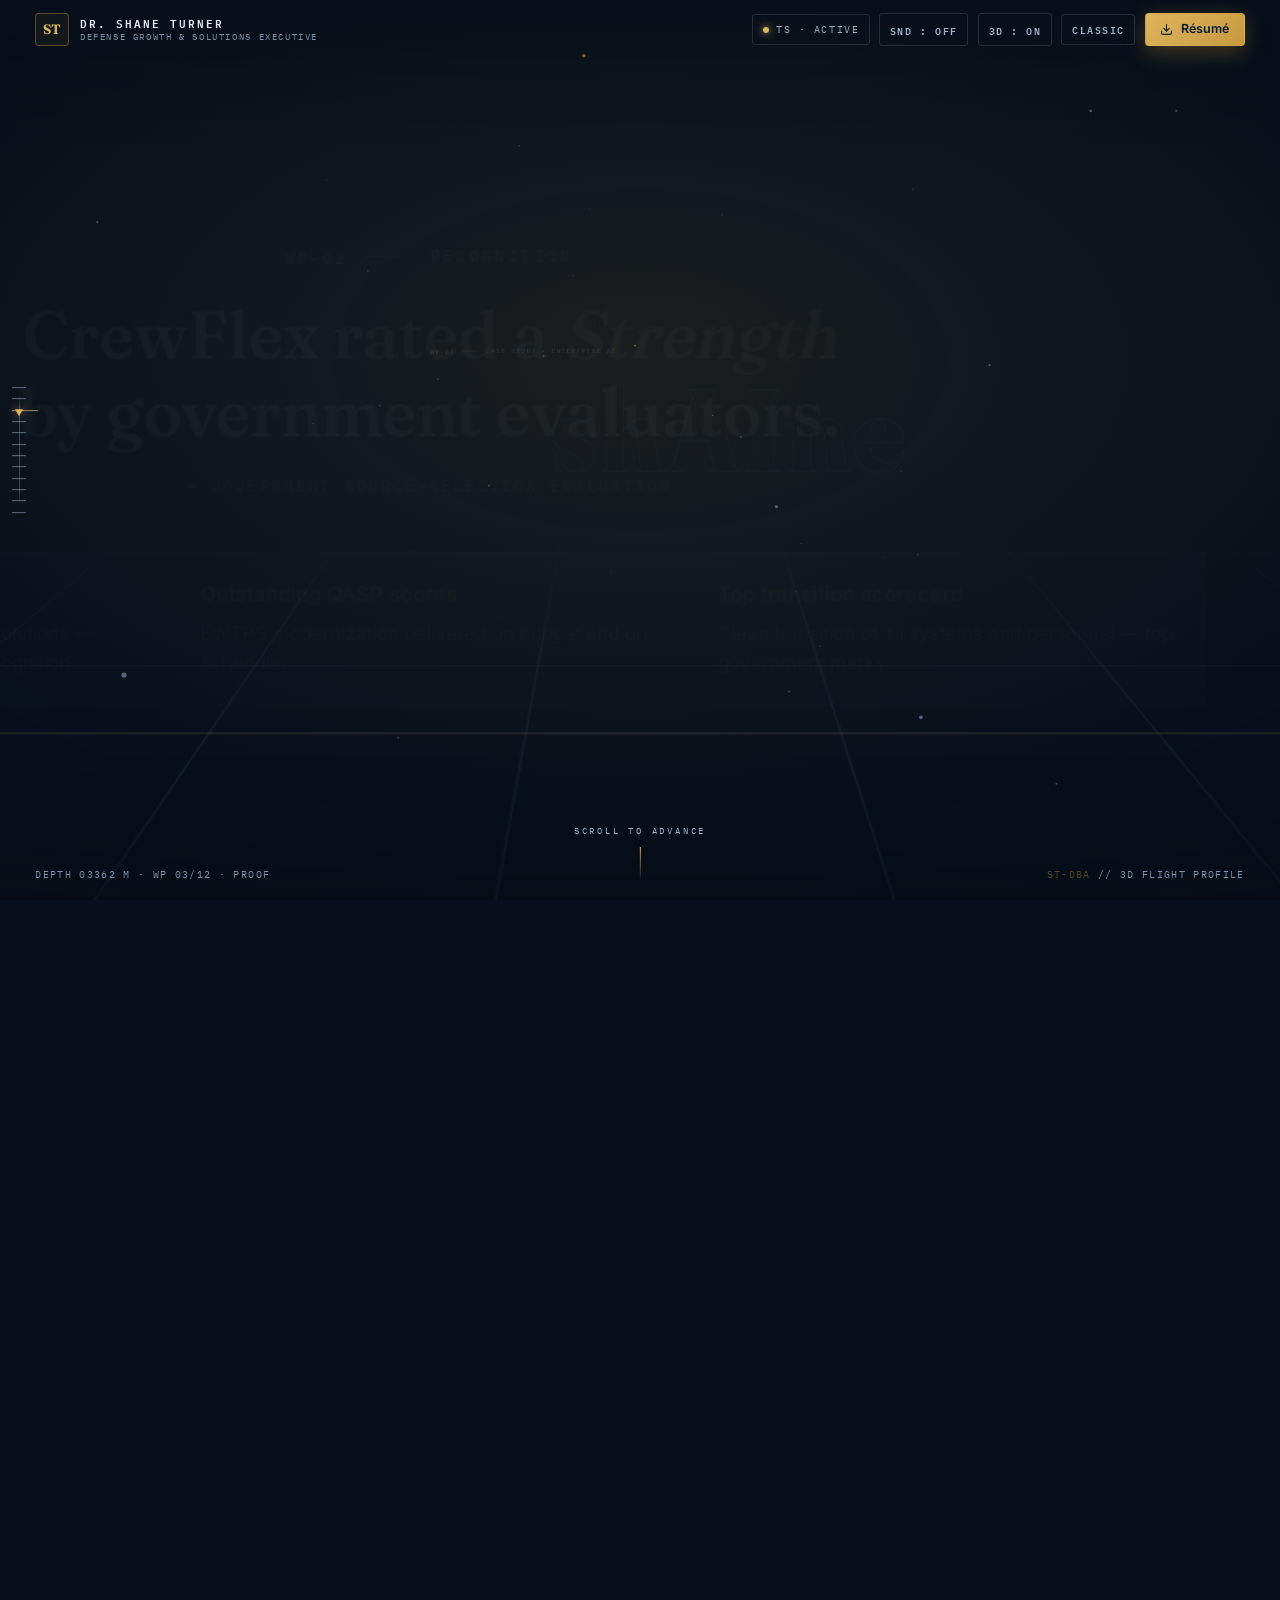
==== 3d/index.html @ 58234608 "Make the classic page the default; move the 3D flight to /3d/ The root now serves the classic single" ====
<!DOCTYPE html>
<html lang="en">
<head>
  <meta charset="utf-8" />
  <meta name="viewport" content="width=device-width, initial-scale=1" />
  <title>Dr. Shane Turner · Defense Growth &amp; Solutions Executive</title>

  <meta name="description" content="Dr. Shane Turner, defense growth and solutions executive with 20+ years across Navy, Army, Air Force, and USMC programs. Enterprise AI strategy, multi-domain test & evaluation, $1B+ in contract wins." />
  <meta name="author" content="Dr. Shane Turner" />
  <meta name="theme-color" content="#081d31" />
  <meta name="color-scheme" content="dark" />

  <meta property="og:type" content="profile" />
  <meta property="og:title" content="Dr. Shane Turner · Defense Growth &amp; Solutions Executive" />
  <meta property="og:description" content="Enterprise AI strategy, multi-domain test &amp; evaluation, and $1B+ in contract wins across Navy, Army, Air Force, and USMC programs." />
  <meta property="og:url" content="https://resume.st-dba.com/" />
  <meta property="og:image" content="https://resume.st-dba.com/assets/og-card.png" />
  <meta property="og:image:width" content="1200" />
  <meta property="og:image:height" content="630" />
  <meta property="og:image:alt" content="Dr. Shane Turner · Defense Growth &amp; Solutions Executive" />
  <meta property="profile:first_name" content="Shane" />
  <meta property="profile:last_name" content="Turner" />
  <meta name="twitter:card" content="summary_large_image" />
  <meta name="twitter:title" content="Dr. Shane Turner · Defense Growth &amp; Solutions Executive" />
  <meta name="twitter:description" content="Enterprise AI strategy, multi-domain T&amp;E, and $1B+ in contract wins." />
  <meta name="twitter:image" content="https://resume.st-dba.com/assets/og-card.png" />
  <meta name="twitter:image:alt" content="Dr. Shane Turner · Defense Growth &amp; Solutions Executive" />
  <link rel="canonical" href="https://resume.st-dba.com/" />
  <meta name="robots" content="noindex" />

  <link rel="icon" href="../assets/favicon.svg" type="image/svg+xml" />
  <link rel="preload" href="../assets/fonts/fraunces-vf.woff2" as="font" type="font/woff2" crossorigin />
  <link rel="preload" href="../assets/fonts/inter-vf.woff2" as="font" type="font/woff2" crossorigin />
  <link rel="preload" href="../assets/fonts/plex-mono-400.woff2" as="font" type="font/woff2" crossorigin />

  <script type="application/ld+json">
  {
    "@context": "https://schema.org",
    "@type": "Person",
    "name": "Shane Turner",
    "honorificPrefix": "Dr.",
    "jobTitle": "Senior Vice President, Solutions & Artificial Intelligence",
    "worksFor": { "@type": "Organization", "name": "Astrion" },
    "url": "https://resume.st-dba.com/",
    "sameAs": ["https://www.linkedin.com/in/drshaneturner"],
    "alumniOf": [
      { "@type": "CollegeOrUniversity", "name": "National University" },
      { "@type": "CollegeOrUniversity", "name": "Lewis University" },
      { "@type": "CollegeOrUniversity", "name": "University of Phoenix" }
    ],
    "knowsAbout": ["Artificial Intelligence","ModelOps","Solution Architecture","Data Governance","Scenario & Mission Modeling","Multi-Domain Test & Evaluation","Electronic Warfare","Counter-UAS","Directed Energy","Training Range Modernization","Capture & Win Strategy","Program Management"]
  }
  </script>
</head>
<body>
<style>
/* =====================================================================
   WAYPOINTS — a 3D scroll flight through the career of Dr. Shane Turner
   Concept mockup R1 · navy + gold · Fraunces / Inter / IBM Plex Mono
   ===================================================================== */

@font-face {
  font-family: 'Fraunces';
  font-style: normal;
  font-weight: 300 900;
  font-display: swap;
  src: url(../assets/fonts/fraunces-vf.woff2) format('woff2');
}
@font-face {
  font-family: 'Inter';
  font-style: normal;
  font-weight: 100 900;
  font-display: swap;
  src: url(../assets/fonts/inter-vf.woff2) format('woff2');
}
@font-face {
  font-family: 'IBM Plex Mono';
  font-style: normal;
  font-weight: 400;
  font-display: swap;
  src: url(../assets/fonts/plex-mono-400.woff2) format('woff2');
}
@font-face {
  font-family: 'IBM Plex Mono';
  font-style: normal;
  font-weight: 600;
  font-display: swap;
  src: url(../assets/fonts/plex-mono-600.woff2) format('woff2');
}

:root {
  --f-disp: "Fraunces", Georgia, "Times New Roman", serif;
  --f-body: "Inter", system-ui, -apple-system, "Segoe UI", Roboto, Helvetica, Arial, sans-serif;
  --f-mono: "IBM Plex Mono", ui-monospace, "SF Mono", Menlo, Consolas, monospace;

  /* Night-ops palette — inherited from resume.st-dba.com brand tokens */
  --ground: #060f1b;
  --navy-deep: #081d31;
  --navy: #0e2c49;
  --panel: rgba(13, 30, 49, .88);
  --panel-solid: #0d1e31;
  --ink: #e8eef6;
  --muted: #9fb1c6;
  --dim: #7e92a9; /* meets 4.5:1 on the darkest ground for small mono labels */
  --line: rgba(159, 177, 198, .18);
  --line-strong: rgba(159, 177, 198, .34);
  --gold: #c89a3e;
  --gold-bright: #ddb45e;
  --gold-dim: rgba(200, 154, 62, .38);
  --blue: #6fa8df;
  --blue-dim: rgba(111, 168, 223, .4);

  --hud-pad: clamp(1rem, 3vw, 2.2rem);
}

* , *::before, *::after { box-sizing: border-box; }

html { scroll-behavior: auto; }
html, body { margin: 0; padding: 0; }

body {
  font-family: var(--f-body);
  font-size: 16px;
  line-height: 1.6;
  color: var(--ink);
  background:
    radial-gradient(1200px 800px at 72% -10%, rgba(31, 78, 120, .35), transparent 60%),
    radial-gradient(900px 700px at 10% 110%, rgba(14, 44, 73, .55), transparent 55%),
    var(--ground);
  overflow-x: hidden;
  -webkit-font-smoothing: antialiased;
  text-rendering: optimizeLegibility;
}

h1, h2, h3, h4, p, ul, dl, dd, figure { margin: 0; }
ul { padding: 0; list-style: none; }
a { color: var(--blue); text-decoration: none; }
strong { color: inherit; font-weight: 650; }

:focus-visible { outline: 2px solid var(--gold-bright); outline-offset: 3px; border-radius: 4px; }

.skip {
  position: fixed; top: -80px; left: 1rem; z-index: 120;
  font-family: var(--f-mono); font-size: .72rem; letter-spacing: .12em; text-transform: uppercase;
  background: var(--gold); color: var(--navy-deep); font-weight: 600;
  padding: .6rem 1rem; border-radius: 6px; transition: top .15s ease;
}
.skip:focus { top: 1rem; }

.sr-only {
  position: absolute; width: 1px; height: 1px; margin: -1px; padding: 0;
  overflow: hidden; clip: rect(0 0 0 0); white-space: nowrap; border: 0;
}

/* crosshair cursor over the scene, desktop only */
@media (pointer: fine) {
  .scene {
    cursor: url('data:image/svg+xml;utf8,<svg xmlns="http://www.w3.org/2000/svg" width="26" height="26" viewBox="0 0 26 26"><g fill="none" stroke="%23ddb45e" stroke-width="1.2" opacity=".85"><circle cx="13" cy="13" r="5.5"/><path d="M13 1v5M13 20v5M1 13h5M20 13h5"/></g><circle cx="13" cy="13" r="1.4" fill="%23ddb45e"/></svg>') 13 13, crosshair;
  }
  .scene a, .scene button { cursor: pointer; }
}

/* ---------------- mono label utility ---------------- */
.mono {
  font-family: var(--f-mono);
  font-size: .68rem;
  font-weight: 400;
  letter-spacing: .16em;
  text-transform: uppercase;
  color: var(--muted);
}

/* ---------------- scroll-linked reveals ----------------
   --rv is driven per element by the camera (0 = approaching, 1 = docked) */
[data-rv] {
  opacity: var(--rv, 1);
  transform: translateY(calc((1 - var(--rv, 1)) * 22px));
}
[data-rvo] { opacity: var(--rv, 1); }
.h-disp .w { display: inline-block; }
.stat[data-rv] {
  opacity: var(--rv, 1);
  transform: translateZ(calc(var(--dz, 0) * 1px)) translateY(calc((1 - var(--rv, 1)) * 30px));
}
.facts[data-rv] {
  opacity: var(--rv, 1);
  transform: translateZ(70px) translateY(calc((1 - var(--rv, 1)) * 24px));
}
@media (prefers-reduced-motion: reduce) {
  [data-rv] { transform: none !important; }
}

/* HUD corner brackets: 8 gradient layers, 2 per corner */
.corners { position: relative; }
.corners::before {
  content: ""; position: absolute; inset: 0; pointer-events: none;
  --c: var(--gold-dim);
  background:
    linear-gradient(var(--c), var(--c)) 0 0 / 16px 1px,
    linear-gradient(var(--c), var(--c)) 0 0 / 1px 16px,
    linear-gradient(var(--c), var(--c)) 100% 0 / 16px 1px,
    linear-gradient(var(--c), var(--c)) 100% 0 / 1px 16px,
    linear-gradient(var(--c), var(--c)) 0 100% / 16px 1px,
    linear-gradient(var(--c), var(--c)) 0 100% / 1px 16px,
    linear-gradient(var(--c), var(--c)) 100% 100% / 16px 1px,
    linear-gradient(var(--c), var(--c)) 100% 100% / 1px 16px;
  background-repeat: no-repeat;
}

/* =====================================================================
   SCENE — fixed perspective camera; .world is dollied along Z by scroll
   ===================================================================== */
#stars { position: fixed; inset: 0; z-index: 0; pointer-events: none; }

.scene {
  position: fixed; inset: 0; z-index: 1;
  perspective: 1300px;
  perspective-origin: 50% 46%;
  overflow: hidden;
}
.rig, .world { position: absolute; inset: 0; transform-style: preserve-3d; }
.world { will-change: transform; }

/* range-grid floor: its own fixed perspective layer (never enters the
   preserve-3d world, so it can't pierce the camera's near plane);
   flight motion comes from background-position driven by the camera */
.floorwrap {
  position: fixed; inset: 0; z-index: 0; pointer-events: none;
  perspective: 1100px; perspective-origin: 50% 42%;
  overflow: hidden;
}
.floor {
  position: absolute; left: 50%; top: 58%;
  width: 340vw; height: 150vh;
  transform-origin: top center;
  transform: translateX(-50%) rotateX(76deg);
  background:
    repeating-linear-gradient(to right, rgba(111,168,223,.10) 0 1px, transparent 1px 210px),
    repeating-linear-gradient(to bottom, rgba(111,168,223,.10) 0 1px, transparent 1px 210px),
    repeating-linear-gradient(to bottom, rgba(200,154,62,.12) 0 2px, transparent 2px 1470px);
  -webkit-mask-image: linear-gradient(to bottom, transparent 2%, #000 32%, #000 72%, transparent 96%);
          mask-image: linear-gradient(to bottom, transparent 2%, #000 32%, #000 72%, transparent 96%);
}

/* era atmosphere: one fixed glow layer, tint interpolated by the camera */
.atmo {
  position: fixed; inset: 0; z-index: 0; pointer-events: none;
  background: radial-gradient(95% 75% at 50% 40%, var(--atint, rgba(31,78,120,.16)), transparent 72%);
}

.vignette {
  position: fixed; inset: 0; z-index: 2; pointer-events: none;
  background:
    radial-gradient(120% 90% at 50% 42%, transparent 58%, rgba(4, 10, 18, .5) 100%),
    linear-gradient(to bottom, rgba(4,10,18,.32), transparent 16% 84%, rgba(4,10,18,.36));
}

/* ---------------- chapters (waypoints) ---------------- */
.ch {
  position: absolute; inset: 0;
  display: grid; place-items: center;
  padding: 5.5rem var(--hud-pad) 4.5rem;
  transform: translateX(calc(var(--x, 0) * 1px)) translateZ(calc(var(--z, 0) * -1px));
  transform-style: preserve-3d;
  opacity: 0; visibility: hidden;
  pointer-events: none;
}
.ch.is-live { pointer-events: auto; }
.ch__in { width: min(1120px, 94vw); transform-style: preserve-3d; }

/* waypoint label */
.wp {
  display: flex; align-items: center; gap: .8rem;
  margin-bottom: clamp(.9rem, 2.2vh, 1.6rem);
}
.wp__idx {
  font-family: var(--f-mono); font-size: .68rem; font-weight: 600; letter-spacing: .18em;
  color: var(--gold-bright);
}
.wp__tick { width: 34px; height: 1px; background: linear-gradient(to right, var(--gold), transparent); }
.wp__name {
  font-family: var(--f-mono); font-size: .68rem; letter-spacing: .22em; text-transform: uppercase;
  color: var(--muted);
}

.h-disp {
  font-family: var(--f-disp);
  font-weight: 620;
  line-height: 1.06;
  letter-spacing: -.01em;
  text-wrap: balance;
  font-variation-settings: "opsz" 100;
}

/* =====================================================================
   WP-00 · BRIEFING (hero)
   ===================================================================== */
.hero .ch__in {
  display: grid;
  grid-template-columns: minmax(0, 1.35fr) minmax(0, .8fr);
  gap: clamp(1.5rem, 4vw, 4rem);
  align-items: center;
}
.hero__eyebrow { color: var(--gold-bright); margin-bottom: 1.1rem; display: block; }
.hero__eyebrow .sep { color: var(--dim); }
.hero h1 {
  font-size: clamp(2.4rem, 5.4vw, 4.4rem);
  margin-bottom: 1.2rem;
}
.hero .acc {
  color: var(--gold-bright);
  text-shadow: 0 0 34px rgba(221, 180, 94, .35);
}
.hero__lead {
  color: var(--muted); font-size: clamp(.95rem, 1.25vw, 1.08rem);
  max-width: 56ch; margin-bottom: 1rem;
}
.hero__lead strong { color: var(--ink); }
.hero__hook {
  font-size: .92rem; color: var(--muted); max-width: 52ch;
  border-left: 2px solid var(--gold-dim); padding-left: .9rem;
  margin-bottom: 1.5rem;
}
.hero__hook::before { content: "▸ "; color: var(--gold-bright); }
.hero__hook strong { color: var(--gold-bright); }
.badges { display: flex; flex-wrap: wrap; gap: .5rem; margin-bottom: 1.7rem; }
.badges li {
  font-family: var(--f-mono); font-size: .64rem; letter-spacing: .14em; text-transform: uppercase;
  color: var(--muted); border: 1px solid var(--line); border-radius: 3px;
  padding: .34rem .6rem; display: inline-flex; align-items: center; gap: .45rem;
}
.badges .dot { width: 6px; height: 6px; border-radius: 50%; background: var(--gold-bright); box-shadow: 0 0 8px var(--gold-bright); animation: pulse 2.4s ease-in-out infinite; }
@keyframes pulse { 50% { opacity: .35; } }

.cta-row { display: flex; flex-wrap: wrap; gap: .7rem; }
.hero__route { margin-top: 1.4rem; color: var(--dim); font-size: .62rem; }
.hero__route .sep { color: var(--gold-bright); }
.btn {
  display: inline-flex; align-items: center; gap: .5rem;
  font-family: var(--f-body); font-weight: 600; font-size: .88rem; line-height: 1;
  padding: .85rem 1.25rem; border-radius: 6px; border: 1px solid transparent;
  cursor: pointer; white-space: nowrap;
  transition: transform .14s ease, box-shadow .2s ease, background .2s ease, border-color .2s ease, color .2s ease;
}
.btn svg { flex: none; }
.btn--gold {
  background: linear-gradient(135deg, var(--gold-bright), var(--gold));
  color: var(--navy-deep); box-shadow: 0 6px 22px rgba(200, 154, 62, .32);
}
.btn--gold:hover { transform: translateY(-2px); box-shadow: 0 10px 30px rgba(200, 154, 62, .45); }
.btn--ghost { border-color: rgba(159, 177, 198, .5); color: var(--ink); background: rgba(232, 238, 246, .05); }
.btn--ghost:hover { border-color: var(--gold-bright); color: var(--gold-bright); transform: translateY(-2px); }

.portrait { justify-self: end; width: min(310px, 30vw); transform: translateZ(60px); }
.portrait__frame { padding: 10px; position: relative; overflow: hidden; }
.portrait__frame::before { --c: var(--gold-dim); }
.portrait img {
  display: block; width: 100%; height: auto; border-radius: 4px;
  filter: saturate(.55) sepia(.18) contrast(1.04) brightness(.96);
  clip-path: inset(0 0 100% 0);
  animation: unveil 1s cubic-bezier(.6, 0, .2, 1) 1.15s forwards;
  transition: filter .5s ease;
}
.portrait:hover img { filter: saturate(1) contrast(1.02); }
@keyframes unveil { to { clip-path: inset(0 0 0 0); } }
.portrait__frame::after { /* scan line riding the unveil edge */
  content: ""; position: absolute; left: 10px; right: 10px; top: 10px; height: 2px;
  background: linear-gradient(to right, transparent, var(--gold-bright), transparent);
  box-shadow: 0 0 18px 2px rgba(221, 180, 94, .5);
  opacity: 0;
  animation: scanline 1s cubic-bezier(.6, 0, .2, 1) 1.15s forwards;
  pointer-events: none;
}
@keyframes scanline {
  0% { transform: translateY(0); opacity: 1; }
  92% { opacity: 1; }
  100% { transform: translateY(340px); opacity: 0; }
}
.portrait figcaption {
  font-family: var(--f-mono); font-size: .6rem; letter-spacing: .14em; text-transform: uppercase;
  color: var(--dim); margin-top: .7rem; line-height: 1.7; text-align: left;
}
.portrait figcaption b { color: var(--muted); font-weight: 600; }

/* radar ornament shared by hero + contact */
.radar {
  position: absolute; left: 50%; top: 46%; z-index: -1;
  width: 720px; height: 720px; margin: -360px 0 0 -360px;
  border-radius: 50%; pointer-events: none;
  border: 1px solid rgba(111,168,223,.10);
  transform: translateZ(-340px);
}
.radar::before {
  content: ""; position: absolute; inset: 16%; border-radius: 50%;
  border: 1px solid rgba(111,168,223,.10);
  background: radial-gradient(circle, rgba(111,168,223,.05), transparent 70%);
}
.radar::after {
  content: ""; position: absolute; inset: 34%; border-radius: 50%;
  border: 1px dashed rgba(200,154,62,.14);
}
.radar__sweep {
  position: absolute; inset: 0; border-radius: 50%;
  background: conic-gradient(from 0deg, rgba(221,180,94,.10), transparent 9% 100%);
  animation: sweep 9s linear infinite;
}
@keyframes sweep { to { transform: rotate(360deg); } }

/* =====================================================================
   WP-01 · FLIGHT DATA (stats)
   ===================================================================== */
.stats { text-align: center; }
.stats__grid {
  display: grid; grid-template-columns: repeat(4, 1fr);
  gap: clamp(.8rem, 2vw, 1.6rem); margin-top: clamp(1.4rem, 4vh, 2.8rem);
  transform-style: preserve-3d;
}
.stat { transform: translateZ(calc(var(--dz, 0) * 1px)); transform-style: preserve-3d; }
.stat__b { animation: bob 7s ease-in-out infinite; animation-delay: var(--d, 0s); }
.stat__in {
  padding: clamp(1.2rem, 2.6vh, 2rem) 1rem;
  background: var(--panel);
  border: 1px solid var(--line);
}
.stat__in::before { --c: rgba(159,177,198,.3); }
@keyframes bob { 50% { transform: translateY(-7px); } }
.stat dt {
  font-family: var(--f-disp); font-weight: 650;
  font-size: clamp(2.2rem, 4.6vw, 3.6rem); line-height: 1;
  color: var(--gold-bright); font-variant-numeric: tabular-nums;
}
.stat dd { margin-top: .7rem; font-size: .85rem; color: var(--muted); }
.stats .h-disp { font-size: clamp(1.7rem, 3.4vw, 2.6rem); }
.stats__foot { margin-top: clamp(1.2rem, 3vh, 2rem); color: var(--dim); font-size: .85rem; }

/* =====================================================================
   WP-02 · RECOGNITION
   ===================================================================== */
.recog { text-align: center; }
.recog__quote {
  font-family: var(--f-disp); font-weight: 560; line-height: 1.18; text-wrap: balance;
  font-size: clamp(1.8rem, 3.8vw, 3rem);
  max-width: 24ch; margin: 0 auto;
}
.recog__quote .acc { color: var(--gold-bright); font-style: italic; }
.recog__cite { display: block; margin-top: 1.1rem; color: var(--dim); }
.recog__row {
  display: grid; grid-template-columns: repeat(3, 1fr); gap: 1px;
  background: var(--line); border: 1px solid var(--line);
  margin-top: clamp(1.6rem, 4.5vh, 3rem); text-align: left;
}
.recog__row li { background: var(--panel-solid); padding: 1.2rem 1.3rem; }
.recog__row .lbl { display: block; font-weight: 650; color: var(--gold-bright); font-size: .92rem; margin-bottom: .35rem; }
.recog__row p { color: var(--muted); font-size: .85rem; line-height: 1.55; }

/* =====================================================================
   WP-03 · CASE STUDY: SHAINE
   ===================================================================== */
.case__grid {
  display: grid; grid-template-columns: minmax(0, 1.15fr) minmax(0, .95fr);
  gap: clamp(1.4rem, 3.5vw, 3rem); align-items: center;
}
.case__method { margin-top: 1.1rem; font-size: .6rem; color: var(--dim); }
.case__panel { background: var(--panel); border: 1px solid var(--line); padding: 1.5rem 1.6rem; transform: translateZ(60px); }
.case__panel::before { --c: var(--gold-dim); }
.case__ptitle { font-weight: 600; color: var(--gold-bright); margin-bottom: 1.2rem; }
/* value-model bars — fills #b3873a / #5f98cf validated for CVD + contrast on this surface */
.vbar, .vmeter { display: grid; gap: .45rem; margin-bottom: 1rem; }
.vbar__lbl { font-size: .78rem; color: var(--muted); }
.vbar__lbl b { color: var(--ink); font-weight: 650; font-variant-numeric: tabular-nums; }
.vbar__track {
  display: block; height: 14px; background: rgba(159, 177, 198, .08);
  border-left: 2px solid var(--line-strong); position: relative;
}
.vbar__track--thin { height: 8px; }
.vbar__fill {
  position: absolute; inset: 0 auto 0 0; width: calc(var(--bw, 0) * 1%);
  border-radius: 0 4px 4px 0;
  transform: scaleX(var(--rv, 1)); transform-origin: 0 50%;
}
.vbar__fill--cost { background: #5f98cf; }
.vbar__fill--gain { background: #b3873a; }
.vbar__range { /* documented range band: $53K solid → $73K textured */
  position: absolute; top: 0; bottom: 0; right: 0; width: 27.4%;
  background: repeating-linear-gradient(135deg, rgba(13, 30, 49, .55) 0 4px, transparent 4px 8px);
  border-radius: 0 4px 4px 0;
}
.case__callout {
  margin-top: 1.2rem; padding-top: 1rem; border-top: 1px solid var(--line);
  color: var(--muted); font-size: .8rem;
}
.case__callout span {
  font-family: var(--f-disp); font-weight: 650; font-size: 1.5rem;
  color: var(--gold-bright); margin-right: .5rem;
}

/* =====================================================================
   WP-04 · PROFILE
   ===================================================================== */
.profile__grid {
  display: grid; grid-template-columns: minmax(0, 1.5fr) minmax(0, .9fr);
  gap: clamp(1.4rem, 3.5vw, 3rem); align-items: start;
}
.profile__body p { color: var(--muted); font-size: clamp(.95rem, 1.15vw, 1.05rem); max-width: 62ch; }
.profile__body p + p { margin-top: 1rem; }
.profile__body strong { color: var(--ink); }
.facts { background: var(--panel); border: 1px solid var(--line); padding: 1.4rem 1.5rem; transform: translateZ(70px); }
.facts::before { --c: var(--gold-dim); }
.facts dl { display: grid; gap: .85rem; }
.facts div { display: grid; grid-template-columns: 7.5rem 1fr; gap: .8rem; align-items: baseline; }
.facts dt { font-family: var(--f-mono); font-size: .62rem; letter-spacing: .16em; text-transform: uppercase; color: var(--dim); }
.facts dd { font-size: .88rem; color: var(--ink); }

/* =====================================================================
   WP-04 · CAPABILITIES
   ===================================================================== */
.caps { text-align: center; }
.caps .h-disp { font-size: clamp(1.7rem, 3.4vw, 2.6rem); }
.caps__cloud {
  display: flex; flex-wrap: wrap; justify-content: center; gap: .7rem .6rem;
  max-width: 60rem; margin: clamp(1.6rem, 4vh, 2.6rem) auto 0;
  transform-style: preserve-3d;
}
.caps__cloud li {
  font-family: var(--f-mono); font-size: .7rem; letter-spacing: .1em; text-transform: uppercase;
  color: var(--ink); border: 1px solid var(--line-strong); padding: .55rem .85rem;
  background: var(--panel);
  transform: translateZ(calc(var(--dz, 0) * 1px));
  animation: bob 8s ease-in-out infinite; animation-delay: var(--d, 0s);
}
.caps__cloud li::before { content: "▸ "; color: var(--gold-bright); }

/* =====================================================================
   WP-05…08 · EXPERIENCE (one org per waypoint)
   ===================================================================== */
.org .ch__in { position: relative; }
.org__era {
  position: absolute; z-index: -1; left: 50%; top: 46%;
  transform: translate(-50%, -50%) translateZ(-330px);
  font-family: var(--f-disp); font-weight: 700; white-space: nowrap;
  font-size: clamp(6rem, 17vw, 15rem); line-height: 1;
  color: transparent; -webkit-text-stroke: 1px rgba(111, 168, 223, .16);
  letter-spacing: .02em; user-select: none; pointer-events: none;
}
.org__panel {
  background: var(--panel); border: 1px solid var(--line);
  padding: clamp(1.4rem, 3vh, 2.2rem) clamp(1.4rem, 3vw, 2.4rem);
  max-width: 54rem; margin: 0 auto;
}
.org__panel::before { --c: rgba(159,177,198,.3); }
.org__head { display: flex; flex-wrap: wrap; align-items: baseline; gap: .4rem 1rem; margin-bottom: .4rem; }
.org__name { font-family: var(--f-disp); font-weight: 640; font-size: clamp(1.5rem, 2.8vw, 2.2rem); }
.org__loc { color: var(--dim); font-size: .85rem; }
.org__dates { margin-left: auto; font-family: var(--f-mono); font-size: .68rem; letter-spacing: .14em; color: var(--gold-bright); }
.org__role { color: var(--muted); font-size: .9rem; margin-bottom: 1rem; }
.org__role b { color: var(--ink); font-weight: 600; }
.bullets { display: grid; gap: .7rem; }
.bullets li {
  position: relative; padding-left: 1.15rem;
  color: var(--muted); font-size: .9rem; line-height: 1.55;
}
.bullets li::before { content: "▹"; position: absolute; left: 0; top: 0; color: var(--gold); }
.bullets strong { color: var(--ink); }

.org__fig { display: grid; grid-template-columns: minmax(0, 1fr) minmax(0, .72fr); gap: 1.4rem; align-items: center; margin-top: 1.1rem; }
.org__photo { padding: 8px; }
.org__photo::before { --c: rgba(159,177,198,.3); }
.org__shot { position: relative; display: block; }
.org__shot img { display: block; width: 100%; height: auto; filter: grayscale(.25) sepia(.3) brightness(.88) contrast(1.05); border-radius: 2px; }
.org__shot::after {
  content: ""; position: absolute; inset: 0;
  background: linear-gradient(160deg, rgba(14, 44, 73, .55), rgba(8, 29, 49, .3) 55%, rgba(200, 154, 62, .14));
  mix-blend-mode: multiply; pointer-events: none; border-radius: 2px;
}
.org__photo figcaption { font-family: var(--f-mono); font-size: .58rem; letter-spacing: .12em; text-transform: uppercase; color: var(--dim); margin-top: .6rem; line-height: 1.7; }

/* =====================================================================
   WP-09 · FOUNDATION
   ===================================================================== */
.edu__grid { display: grid; grid-template-columns: 1.25fr .85fr; gap: clamp(1.2rem, 3vw, 2.4rem); align-items: start; }
.edu__col { background: var(--panel); border: 1px solid var(--line); padding: 1.4rem 1.5rem; }
.edu__col::before { --c: rgba(159,177,198,.3); }
.edu__title { font-family: var(--f-mono); font-size: .64rem; font-weight: 600; letter-spacing: .2em; text-transform: uppercase; color: var(--gold-bright); margin-bottom: 1rem; }
.edu__title + .edu__title, .edu__col .edu__title:not(:first-child) { margin-top: 1.4rem; }
.edu__list { display: grid; gap: 1rem; }
.edu__list .deg { display: block; font-weight: 650; font-size: .95rem; color: var(--ink); }
.edu__list .sch { display: block; color: var(--muted); font-size: .82rem; margin-top: .15rem; }
.edu__list .det { display: block; color: var(--dim); font-size: .78rem; margin-top: .3rem; }
.aff { display: flex; flex-wrap: wrap; gap: .45rem; }
.aff li {
  font-family: var(--f-mono); font-size: .62rem; letter-spacing: .12em;
  border: 1px solid var(--line-strong); padding: .35rem .6rem; color: var(--muted);
}

/* =====================================================================
   WP-10 · CONTACT
   ===================================================================== */
.contact { text-align: center; }
.contact .h-disp { font-size: clamp(2rem, 4.4vw, 3.4rem); max-width: 22ch; margin: 0 auto 1.1rem; }
.contact__text { color: var(--muted); max-width: 46ch; margin: 0 auto 1.8rem; font-size: .95rem; }
.contact .cta-row { justify-content: center; }
.debrief {
  display: grid; gap: .55rem; width: fit-content; max-width: 100%;
  margin: 2rem auto 0; padding: .9rem 1.2rem; text-align: left;
  border-left: 2px solid var(--gold-dim); background: rgba(13, 30, 49, .5);
  font-size: .64rem; letter-spacing: .12em; color: var(--muted);
}
.debrief .k { display: inline-block; min-width: 9.5rem; color: var(--gold-bright); font-weight: 600; }
.contact__foot { margin-top: clamp(2rem, 6vh, 3.4rem); color: var(--dim); }
.contact__foot .sep { margin: 0 .6rem; opacity: .5; }
.contact__foot a { color: var(--dim); text-decoration: underline; text-underline-offset: 3px; }
.contact__foot a:hover { color: var(--gold-bright); }

/* =====================================================================
   HUD chrome (fixed)
   ===================================================================== */
.hud-top {
  position: fixed; top: 0; left: 0; right: 0; z-index: 20;
  display: flex; align-items: center; gap: 1rem;
  padding: .8rem var(--hud-pad);
  background: linear-gradient(to bottom, rgba(6, 15, 27, .82), rgba(6, 15, 27, 0));
}
.brand { display: flex; align-items: center; gap: .7rem; color: var(--ink); }
.brand__mark {
  display: grid; place-items: center; width: 2.1rem; height: 2.1rem;
  border: 1px solid var(--gold-dim); border-radius: 4px;
  font-family: var(--f-disp); font-weight: 650; font-size: .85rem; color: var(--gold-bright);
  background: rgba(200, 154, 62, .07);
}
.brand__id { display: grid; line-height: 1.4; }
.brand__name { font-family: var(--f-mono); font-size: .7rem; font-weight: 600; letter-spacing: .18em; }
.brand__role { font-family: var(--f-mono); font-size: .56rem; letter-spacing: .18em; color: var(--dim); }
.hud-top__right { margin-left: auto; display: flex; align-items: center; gap: .6rem; }
.chip {
  display: inline-flex; align-items: center; gap: .45rem;
  font-family: var(--f-mono); font-size: .6rem; letter-spacing: .16em;
  color: var(--muted); border: 1px solid var(--line); border-radius: 3px; padding: .42rem .6rem;
}
.chip .dot { width: 6px; height: 6px; border-radius: 50%; background: var(--gold-bright); box-shadow: 0 0 8px var(--gold-bright); animation: pulse 2.4s ease-in-out infinite; }
.mode-btn {
  display: inline-flex; align-items: center;
  font-family: var(--f-mono); font-size: .6rem; letter-spacing: .16em; font-weight: 600;
  color: var(--muted); background: transparent; border: 1px solid var(--line); border-radius: 3px;
  padding: .42rem .6rem; cursor: pointer; transition: color .2s, border-color .2s;
  text-decoration: none;
}
.mode-btn:hover { color: var(--gold-bright); border-color: var(--gold-dim); }
.btn--hud { padding: .55rem .9rem; font-size: .78rem; border-radius: 4px; }

/* waypoint rail — a flight plan: route line, station ticks, moving aircraft marker */
.rail {
  position: fixed; left: var(--hud-pad); top: 50%; transform: translateY(-50%); z-index: 20;
  display: grid; gap: 2px;
}
.rail__line {
  position: absolute; left: 7px; top: 12px; bottom: 12px; width: 1px;
  background: linear-gradient(to bottom, transparent, var(--line-strong) 12% 88%, transparent);
}
.rail__marker { position: absolute; left: 7px; top: 12px; z-index: 1; }
.rail__marker i {
  position: absolute; left: -4px; top: -3px; display: block; width: 0; height: 0;
  border-top: 7px solid var(--gold-bright);
  border-left: 4px solid transparent; border-right: 4px solid transparent;
  filter: drop-shadow(0 0 5px rgba(221, 180, 94, .8));
}
.rail__ping {
  position: absolute; left: 7px; top: 12px; width: 18px; height: 18px;
  margin: -9px 0 0 -9px; border: 1px solid var(--gold-bright); border-radius: 50%;
  opacity: 0; pointer-events: none;
}
.rail__ping.run { animation: pingring .7s ease-out; }
@keyframes pingring { 0% { transform: scale(.25); opacity: .9; } 100% { transform: scale(2.4); opacity: 0; } }
.rail__item {
  display: flex; align-items: center; gap: .6rem;
  background: none; border: 0; padding: .26rem 0; cursor: pointer;
  color: var(--dim); font-family: var(--f-mono); font-size: .58rem; letter-spacing: .16em; text-transform: uppercase;
  transition: color .25s;
}
.rail__item .tick { width: 14px; height: 1px; background: currentColor; opacity: .7; transition: width .25s; }
.rail__item .lbl { opacity: 0; transform: translateX(-4px); transition: opacity .25s, transform .25s; }
.rail__item:hover { color: var(--muted); }
.rail__item:hover .lbl { opacity: 1; transform: none; }
.rail__item.is-active { color: var(--gold-bright); }
.rail__item.is-active .tick { width: 26px; }
.rail__item.is-active .lbl { opacity: 1; transform: none; }

/* telemetry readout */
.tele {
  position: fixed; left: var(--hud-pad); bottom: 1.1rem; z-index: 20;
  font-family: var(--f-mono); font-size: .6rem; letter-spacing: .14em; color: var(--dim);
  font-variant-numeric: tabular-nums;
}
.tele b { color: var(--muted); font-weight: 400; }
.tag {
  position: fixed; right: var(--hud-pad); bottom: 1.1rem; z-index: 20;
  font-family: var(--f-mono); font-size: .6rem; letter-spacing: .14em; color: var(--dim);
}
.tag .r1 { color: var(--gold-dim); }

/* scroll cue */
.cue {
  position: fixed; left: 50%; bottom: 1.2rem; transform: translateX(-50%); z-index: 20;
  display: grid; justify-items: center; gap: .5rem;
  font-family: var(--f-mono); font-size: .58rem; letter-spacing: .3em; text-transform: uppercase;
  color: var(--muted); pointer-events: none; transition: opacity .5s;
}
.cue__line { width: 1px; height: 34px; background: linear-gradient(var(--gold-bright), transparent); animation: drop 1.8s ease-in-out infinite; }
@keyframes drop { 0% { transform: scaleY(.2); transform-origin: top; opacity: 0; } 40% { transform: scaleY(1); opacity: 1; } 100% { transform: scaleY(1); opacity: 0; } }

/* mobile progress hairline */
.progress { position: fixed; left: 0; right: 0; top: 0; height: 2px; z-index: 30; display: none; }
.progress i { display: block; height: 100%; width: 0; background: linear-gradient(to right, var(--gold), var(--gold-bright)); transition: box-shadow .25s ease; }
.progress.flash i { box-shadow: 0 0 12px 2px rgba(221, 180, 94, .9); }

/* boot overlay */
.boot {
  position: fixed; inset: 0; z-index: 50; display: grid; place-items: center;
  background: var(--ground); transition: opacity .7s ease, visibility .7s;
  pointer-events: none;
}
.boot.is-done { opacity: 0; visibility: hidden; }
.boot__box { font-family: var(--f-mono); font-size: .68rem; letter-spacing: .2em; color: var(--muted); text-transform: uppercase; display: grid; gap: .6rem; justify-items: center; }
.boot__box .g { color: var(--gold-bright); }
.boot__bar { width: 180px; height: 1px; background: var(--line); position: relative; overflow: hidden; }
.boot__bar i { position: absolute; inset: 0; background: var(--gold-bright); transform: translateX(-100%); animation: load .9s ease-out forwards; }
@keyframes load { to { transform: translateX(0); } }

#spacer { position: relative; z-index: -1; width: 1px; }

/* =====================================================================
   FLAT MODE — reduced motion / user toggle: plain vertical document
   ===================================================================== */
html.flat body { overflow-x: hidden; }
html.flat #stars, html.flat .floorwrap, html.flat .atmo, html.flat .cue, html.flat #spacer, html.flat .vignette, html.flat .radar,
html.flat .rail__line, html.flat .rail__marker, html.flat .rail__ping { display: none; }
html.flat [data-rv], html.flat [data-rvo] { opacity: 1 !important; transform: none !important; }
html.flat .vbar__fill { transform: none !important; }
html.flat .portrait img { clip-path: none !important; animation: none; }
html.flat .portrait__frame::after { display: none; }
html.flat #sndBtn { opacity: .4; pointer-events: none; }
html.flat .scene { position: static; perspective: none; overflow: visible; }
html.flat .rig, html.flat .world { position: static; transform: none !important; }
html.flat .ch {
  position: relative; inset: auto; transform: none !important;
  opacity: 1 !important; visibility: visible !important; pointer-events: auto;
  min-height: 100vh; padding-top: 6rem;
}
html.flat .ch > * { transform: none !important; }
html.flat .stat, html.flat .facts, html.flat .portrait, html.flat .caps__cloud li { transform: none !important; }
html.flat .stat__b, html.flat .caps__cloud li { animation: none; }
html.flat .case__grid { align-items: start; }
html.flat .case__panel { transform: none !important; }
html.flat .org__era { position: static; transform: none; font-size: clamp(3rem, 9vw, 6rem); text-align: center; margin-bottom: 1rem; }
html.flat .rail { display: none; }
html.flat .boot { display: none; }

@media (prefers-reduced-motion: reduce) {
  .stat__in, .caps__cloud li, .radar__sweep, .cue__line, .badges .dot, .chip .dot { animation: none !important; }
}

/* print: flatten the flight into an ink-light document */
@media print {
  :root {
    --ground: #fff; --ink: #16202b; --muted: #3d4a58; --dim: #5a6875;
    --gold-bright: #7e5a12; --gold: #7e5a12; --gold-dim: rgba(126, 90, 18, .4);
    --panel: #fff; --panel-solid: #fff; --line: #ccd4dd; --line-strong: #b3bec9; --blue: #1f4e78;
  }
  body { background: #fff; }
  #stars, .floorwrap, .atmo, .cue, #spacer, .vignette, .radar, .boot,
  .rail, .tele, .tag, .progress, .hud-top, .skip { display: none !important; }
  .scene { position: static; perspective: none; overflow: visible; }
  .rig, .world { position: static; transform: none !important; }
  .ch {
    position: relative; inset: auto; transform: none !important;
    opacity: 1 !important; visibility: visible !important;
    min-height: 0; padding: 1.2rem 0; page-break-inside: avoid;
  }
  .ch > *, .stat, .facts, .portrait, .caps__cloud li, .case__panel { transform: none !important; }
  [data-rv], [data-rvo] { opacity: 1 !important; transform: none !important; }
  .vbar__fill { transform: none !important; }
  .stat__b, .caps__cloud li { animation: none !important; }
  .portrait img { clip-path: none !important; animation: none !important; filter: none; }
  .portrait__frame::after { display: none; }
  .org__era { position: static; transform: none; font-size: 2.2rem; -webkit-text-stroke: 0; color: var(--dim); }
  .hero .acc { text-shadow: none; }
}

/* =====================================================================
   RESPONSIVE
   ===================================================================== */
@media (max-width: 1280px) {
  /* keep the rail out of the content column: ticks only, tighter shell */
  .rail { left: 12px; }
  .rail__item .lbl { display: none; }
  .ch__in { width: min(1120px, 100vw - 96px); }
}
@media (max-width: 980px) {
  .hero .ch__in { grid-template-columns: 1fr; gap: .9rem; }
  /* compact dossier-style portrait above the text instead of the tall side frame */
  .portrait { order: -1; justify-self: start; width: clamp(88px, 22vw, 120px); transform: none; }
  .portrait__frame { padding: 5px; }
  .portrait figcaption { display: none; }
  .hero__eyebrow { margin-bottom: .8rem; }
  .hero__lead { font-size: .9rem; margin-bottom: .8rem; }
  .hero__hook { margin-bottom: 1rem; }
  .badges { margin-bottom: 1.2rem; }
  .stats__grid { grid-template-columns: repeat(2, 1fr); }
  .recog__row { grid-template-columns: 1fr; }
  .profile__grid { grid-template-columns: 1fr; }
  .case__grid { grid-template-columns: 1fr; gap: 1.1rem; }
  .case__panel { transform: none; padding: 1.1rem 1.2rem; }
  .debrief .k { display: block; min-width: 0; margin-bottom: .1rem; }
  .edu__grid { grid-template-columns: 1fr; }
  .org__fig { grid-template-columns: 1fr; }
  .org__photo { max-width: 340px; }
}
@media (max-width: 760px) {
  .rail, .tele, .tag, .cue { display: none; }
  .ch__in { width: calc(100vw - 2rem); }
  .progress { display: block; }
  .brand__role { display: none; }
  .chip { display: none; }
  .btn--hud span { display: none; }
  body { font-size: 15px; }
  .bullets li { font-size: .85rem; }
  .ch { padding-top: 4.6rem; padding-bottom: 3rem; }
}
@media (max-width: 520px) {
  .brand__id { display: none; } /* ST mark carries the brand; frees room for the version switch */
  .btn--hud { display: none; }  /* résumé download stays available in the hero and contact */
}
@media (max-height: 700px) {
  .hero h1 { font-size: clamp(2rem, 4.6vw, 3.2rem); }
  .stat dt { font-size: clamp(1.8rem, 4vw, 2.6rem); }
  .org__panel { padding: 1.1rem 1.3rem; }
  .bullets li { font-size: .82rem; }
  .ch { padding-top: 4.4rem; }
}
</style>

<a class="skip" href="#wp-contact">Skip to contact</a>

<canvas id="stars" aria-hidden="true"></canvas>

<div class="atmo" id="atmo" aria-hidden="true"></div>

<div class="floorwrap" aria-hidden="true"><div class="floor" id="floor"></div></div>

<div class="scene" id="scene">
  <div class="rig" id="rig">
    <div class="world" id="world">

      <!-- ============ WP-00 · BRIEFING ============ -->
      <section class="ch hero" id="wp-briefing" data-label="Briefing" data-gap="0" data-x="0" data-era="2026" data-tint="31,78,120,.16" aria-label="Introduction">
        <div class="radar" aria-hidden="true"><div class="radar__sweep"></div></div>
        <div class="ch__in">
          <div class="hero__text">
            <span class="mono hero__eyebrow" data-rv>Dr. Shane Turner <span class="sep">//</span> Defense Growth &amp; Solutions Executive</span>
            <h1 class="h-disp"><span class="w" data-rv>Turning</span> <span class="w" data-rv>defense</span> <span class="w" data-rv>data</span> <span class="w" data-rv>into</span> <span class="w acc" data-rv>fielded</span> <span class="w acc" data-rv>advantage.</span></h1>
            <p class="hero__lead" data-rv>
              Operational, test, and training data, turned into <strong>decision-grade insight, fielded capability,
              and measurable ROI</strong>. 20+ years across Navy, Army, Air Force, and USMC programs, leading cleared
              teams and providing AI solutions and ModelOps for Layered Defense, Autonomous Warfare, and Integrated Fires.
            </p>
            <p class="hero__hook" data-rv>
              Most recently stood up <strong>shAIne</strong>, an enterprise AI platform, in its first month — with documented, auditable ROI.
            </p>
            <ul class="badges" aria-label="At a glance" data-rv>
              <li><span class="dot" aria-hidden="true"></span>Active TS Clearance</li>
              <li>Arizona</li>
            </ul>
            <div class="cta-row" data-rv>
              <a class="btn btn--gold" href="../assets/Shane-Turner-Resume.pdf" download>
                <svg viewBox="0 0 24 24" width="15" height="15" aria-hidden="true" fill="none" stroke="currentColor" stroke-width="2" stroke-linecap="round" stroke-linejoin="round"><path d="M21 15v4a2 2 0 0 1-2 2H5a2 2 0 0 1-2-2v-4"/><path d="M7 10l5 5 5-5"/><path d="M12 15V3"/></svg>
                Download Résumé
              </a>
              <a class="btn btn--ghost" href="https://www.linkedin.com/in/drshaneturner" target="_blank" rel="noopener">LinkedIn</a>
              <a class="btn btn--ghost" href="#wp-contact" data-eu="shane" data-ed="st-dba.com">Email</a>
            </div>
            <p class="hero__route mono" data-rv><span class="sep">▸</span> Scroll to fly the route — 12 waypoints, 2026 back to 1991.</p>
          </div>
          <figure class="portrait">
            <div class="portrait__frame corners">
              <img src="../assets/shane-turner-760.jpg" alt="Dr. Shane Turner" width="900" height="900" />
            </div>
            <figcaption><b>Turner, Shane · D.B.A.</b><br />SVP, Solutions &amp; AI — Astrion<br />Layered Defense · Autonomous Warfare · Integrated Fires</figcaption>
          </figure>
        </div>
      </section>

      <!-- ============ WP-01 · FLIGHT DATA ============ -->
      <section class="ch stats" id="wp-flight-data" data-label="Flight data" data-x="130" data-era="CAREER" data-tint="111,168,223,.11" aria-label="Career statistics">
        <div class="ch__in">
          <div class="wp" style="justify-content:center" data-rv>
            <span class="wp__idx">WP-01</span><span class="wp__tick" aria-hidden="true"></span><span class="wp__name">Flight data</span>
          </div>
          <h2 class="h-disp" data-rv>A career measured in outcomes.</h2>
          <dl class="stats__grid">
            <div class="stat" style="--dz:-80" data-rv><div class="stat__b" style="--d:.2s"><div class="stat__in corners">
              <dt><span class="num" data-target="20" data-suffix="+">0</span></dt><dd>Years across four services</dd>
            </div></div></div>
            <div class="stat" style="--dz:50" data-rv><div class="stat__b" style="--d:1.4s"><div class="stat__in corners">
              <dt><span class="num" data-target="1" data-prefix="$" data-suffix="B+" data-dec="1">0</span></dt><dd>Contract wins contributed</dd>
            </div></div></div>
            <div class="stat" style="--dz:-30" data-rv><div class="stat__b" style="--d:2.6s"><div class="stat__in corners">
              <dt><span class="num" data-target="896" data-prefix="$" data-suffix="M">0</span></dt><dd>Navy program directed</dd>
            </div></div></div>
            <div class="stat" style="--dz:90" data-rv><div class="stat__b" style="--d:3.8s"><div class="stat__in corners">
              <dt><span class="num" data-target="700" data-suffix="+">0</span></dt><dd>Personnel led</dd>
            </div></div></div>
          </dl>
          <p class="stats__foot mono" data-rv>Navy · Army · Air Force · USMC</p>
        </div>
      </section>

      <!-- ============ WP-02 · RECOGNITION ============ -->
      <section class="ch recog" id="wp-recognition" data-label="Recognition" data-x="-150" data-era="PROOF" data-tint="200,154,62,.10" aria-label="Recognition">
        <div class="ch__in">
          <div class="wp" style="justify-content:center" data-rv>
            <span class="wp__idx">WP-02</span><span class="wp__tick" aria-hidden="true"></span><span class="wp__name">Recognition</span>
          </div>
          <blockquote class="recog__quote" data-rv>
            CrewFlex rated a <span class="acc">Strength</span> by government evaluators.
            <span class="mono recog__cite">— Government source-selection evaluation</span>
          </blockquote>
          <ul class="recog__row">
            <li data-rv>
              <span class="lbl">2025 ASTRYS Award</span>
              <p>Strategic Excellence in Innovative Solutions — Astrion's highest company-level recognition.</p>
            </li>
            <li data-rv>
              <span class="lbl">Outstanding QASP scores</span>
              <p>EWTPS modernization delivered on budget and on schedule.</p>
            </li>
            <li data-rv>
              <span class="lbl">Top transition scorecard</span>
              <p>Clean transition of all systems and personnel — top government marks.</p>
            </li>
          </ul>
        </div>
      </section>

      <!-- ============ WP-03 · CASE STUDY: SHAINE ============ -->
      <section class="ch case" id="wp-shaine" data-label="Case: shAIne" data-x="170" data-era="CASE 01" data-tint="221,180,94,.14" aria-label="Case study: shAIne enterprise AI">
        <div class="ch__in">
          <div class="org__era" aria-hidden="true" data-rvo>shAIne</div>
          <div class="wp" data-rv>
            <span class="wp__idx">WP-03</span><span class="wp__tick" aria-hidden="true"></span><span class="wp__name">Case study · Enterprise AI</span>
          </div>
          <div class="case__grid">
            <div class="case__body">
              <h2 class="h-disp" style="font-size:clamp(1.7rem,3.4vw,2.6rem); margin-bottom:1.1rem" data-rv>AI with auditable ROI.</h2>
              <ul class="bullets">
                <li data-rv>Stood up <strong>shAIne</strong>, an enterprise AI platform, in its first month — with an auditable value model showing <strong>$53K–$73K in documented cost avoidance</strong> against its $37,200 annual cost.</li>
                <li data-rv>Built the platform's <strong>ModelOps and evidence governance</strong>: reuse controls, output quality and explainability standards, and a role-based value framework with end-to-end traceability from data source to analytic method to dollar outcome.</li>
                <li data-rv>Applied agentic AI coding to a Weekly Status Reporting tool — roughly <strong>17,140 lines of code in the first week</strong>, saving an estimated 310 hours and $32,500 against loaded build cost.</li>
              </ul>
              <p class="case__method mono" data-rv>Method: attributed hours × loaded labor rate, by role — auditable for leadership.</p>
            </div>
            <aside class="case__panel corners" data-rv aria-label="shAIne value model, first month">
              <h3 class="case__ptitle mono">Value model · First month</h3>
              <div class="vbar">
                <span class="vbar__lbl">Platform cost <b>$37.2K / yr</b></span>
                <span class="vbar__track"><span class="vbar__fill vbar__fill--cost" style="--bw:51"></span></span>
              </div>
              <div class="vbar">
                <span class="vbar__lbl">Documented cost avoidance <b>$53K–$73K</b></span>
                <span class="vbar__track"><span class="vbar__fill vbar__fill--gain" style="--bw:100"><i class="vbar__range" aria-hidden="true"></i></span></span>
              </div>
              <p class="case__callout"><span>Month 1</span> value model in place — traceable from data source to analytic method to dollar outcome.</p>
            </aside>
          </div>
        </div>
      </section>

      <!-- ============ WP-04 · PROFILE ============ -->
      <section class="ch profile" id="wp-profile" data-label="Profile" data-x="-130" data-era="PROFILE" data-tint="31,78,120,.13" aria-label="Executive profile">
        <div class="ch__in">
          <div class="wp" data-rv>
            <span class="wp__idx">WP-04</span><span class="wp__tick" aria-hidden="true"></span><span class="wp__name">Executive profile</span>
          </div>
          <div class="profile__grid">
            <div class="profile__body">
              <h2 class="h-disp" style="font-size:clamp(1.7rem,3.4vw,2.6rem); margin-bottom:1.2rem" data-rv>From hands-on integration to enterprise AI strategy.</h2>
              <p data-rv>
                Defense growth and solutions executive with <strong>20+ years</strong> across Navy, Army, Air Force,
                and USMC programs. Progressed from hands-on technical integration to <strong>$896M program execution</strong>,
                <strong>$1B+ in contract wins</strong>, and enterprise solutions and AI strategy.
              </p>
              <p data-rv>
                Known for leading cleared technical teams, standing up enterprise AI programs with measured cost avoidance
                and ROI, modernizing live and virtual training ranges, and translating EW, C-UAS, directed energy, and
                multi-domain T&amp;E into customer-facing mission solutions.
              </p>
            </div>
            <aside class="facts corners" aria-label="Quick facts" data-rv>
              <dl>
                <div><dt>Clearance</dt><dd>Active TS</dd></div>
                <div><dt>Division</dt><dd>Layered Defense, Autonomous Warfare &amp; Integrated Fires</dd></div>
                <div><dt>Education</dt><dd>D.B.A., Management</dd></div>
                <div><dt>Based in</dt><dd>Arizona</dd></div>
                <div><dt>Service</dt><dd>USMC Veteran</dd></div>
                <div><dt>Member</dt><dd>AUSA · NDIA · ITEA · PMI · IEEE</dd></div>
              </dl>
            </aside>
          </div>
        </div>
      </section>

      <!-- ============ WP-05 · CAPABILITIES ============ -->
      <section class="ch caps" id="wp-capabilities" data-label="Capabilities" data-x="150" data-era="CAPS" data-tint="111,168,223,.10" aria-label="Core capabilities">
        <div class="ch__in">
          <div class="wp" style="justify-content:center" data-rv>
            <span class="wp__idx">WP-05</span><span class="wp__tick" aria-hidden="true"></span><span class="wp__name">Capabilities</span>
          </div>
          <h2 class="h-disp" data-rv>Core leadership capabilities.</h2>
          <ul class="caps__cloud">
            <li style="--dz:80; --d:.1s" data-rvo>Artificial Intelligence &amp; ModelOps</li>
            <li style="--dz:-60; --d:.9s" data-rvo>Solution Architecture</li>
            <li style="--dz:30; --d:1.7s" data-rvo>Data Governance &amp; Evidence</li>
            <li style="--dz:-100; --d:2.5s" data-rvo>Scenario &amp; Mission Modeling</li>
            <li style="--dz:60; --d:3.3s" data-rvo>Multi-Domain Test &amp; Evaluation</li>
            <li style="--dz:-30; --d:4.1s" data-rvo>Electronic Warfare &amp; C-UAS</li>
            <li style="--dz:70; --d:6.1s" data-rvo>Directed Energy</li>
            <li style="--dz:100; --d:4.9s" data-rvo>Capture &amp; Win Strategy</li>
            <li style="--dz:-80; --d:5.7s" data-rvo>Executive Program Leadership</li>
            <li style="--dz:40; --d:6.5s" data-rvo>Cleared Workforce Leadership</li>
            <li style="--dz:-50; --d:7.3s" data-rvo>Training Range Modernization</li>
            <li style="--dz:90; --d:.5s" data-rvo>FAR / DFAR Compliance</li>
            <li style="--dz:-20; --d:1.3s" data-rvo>Cost, Risk &amp; EVMS Discipline</li>
          </ul>
        </div>
      </section>

      <!-- ============ WP-06 · ASTRION ============ -->
      <section class="ch org" id="wp-astrion" data-label="Astrion" data-x="-170" data-era="2024–NOW" data-tint="200,154,62,.16" aria-label="Experience: Astrion">
        <div class="ch__in">
          <div class="org__era" aria-hidden="true" data-rvo>2024—NOW</div>
          <div class="wp" data-rv>
            <span class="wp__idx">WP-06</span><span class="wp__tick" aria-hidden="true"></span><span class="wp__name">Experience · Present station</span>
          </div>
          <article class="org__panel corners" data-rv>
            <header class="org__head">
              <h2 class="org__name">Astrion</h2>
              <span class="org__loc">Huntsville, AL</span>
              <span class="org__dates">2024 — Present</span>
            </header>
            <p class="org__role"><b>Senior Vice President, Solutions &amp; Artificial Intelligence</b> · promoted from VP, Multi-Domain Test &amp; Evaluation</p>
            <ul class="bullets">
              <li>Stood up <strong>shAIne</strong>, an enterprise AI platform, in its first month — an auditable value model showing <strong>$53K–$73K in documented cost avoidance</strong> against its $37,200 annual cost.</li>
              <li>Leads the data, evidence, analytics, ModelOps, scenario, and mission-thread lane for <strong>Layered Defense, Autonomous Warfare &amp; Integrated Fires</strong> — cleared teams turning operational, test, training, and sustainment data into decision-grade insight across C-UAS, EW, integrated fires, tactical robotic autonomous systems, and multi-domain T&amp;E.</li>
              <li>Awarded the <strong>2025 ASTRYS Award</strong>; built the AI Tiger Team and redesigned CrewFlex into an enterprise asset rated a proposal <strong>Strength</strong> by government evaluators.</li>
            </ul>
          </article>
        </div>
      </section>

      <!-- ============ WP-07 · HII ============ -->
      <section class="ch org" id="wp-hii" data-label="HII" data-x="170" data-era="2020–24" data-tint="31,78,120,.22" aria-label="Experience: HII Mission Technologies">
        <div class="ch__in">
          <div class="org__era" aria-hidden="true" data-rvo>2020—2024</div>
          <div class="wp" data-rv>
            <span class="wp__idx">WP-07</span><span class="wp__tick" aria-hidden="true"></span><span class="wp__name">Experience · Waypoint 2</span>
          </div>
          <article class="org__panel corners" data-rv>
            <header class="org__head">
              <h2 class="org__name">HII Mission Technologies</h2>
              <span class="org__loc">Virginia Beach, VA</span>
              <span class="org__dates">2020 — 2024</span>
            </header>
            <p class="org__role"><b>Program Manager · Range Solutions SME · Lead Engineer, DESIL</b></p>
            <ul class="bullets">
              <li>Architected Navy live &amp; virtual training range solutions across NCTE, NITE, and CTTR pursuits — contributing directly to <strong>$1B+ in contract wins</strong> for Navy, Army, Air Force, and USMC proposal teams.</li>
              <li>Directed <strong>700+ personnel</strong> executing an <strong>$896M Navy contract</strong> across the western United States, integrating North Island and San Clemente Island into the SoCal Range.</li>
              <li>Delivered EWTPS modernization on budget and schedule with outstanding QASP scores; stood up the Navy <strong>directed-energy integration lab (DESIL)</strong> at Point Mugu Sea Range.</li>
            </ul>
          </article>
        </div>
      </section>

      <!-- ============ WP-08 · AMENTUM ============ -->
      <section class="ch org" id="wp-amentum" data-label="Amentum" data-x="-150" data-era="2010–20" data-tint="196,138,78,.15" aria-label="Experience: Amentum / URS">
        <div class="ch__in">
          <div class="org__era" aria-hidden="true" data-rvo>2010—2020</div>
          <div class="wp" data-rv>
            <span class="wp__idx">WP-08</span><span class="wp__tick" aria-hidden="true"></span><span class="wp__name">Experience · Waypoint 3</span>
          </div>
          <article class="org__panel corners" data-rv>
            <header class="org__head">
              <h2 class="org__name">Amentum / URS (AECOM)</h2>
              <span class="org__loc">Yuma, AZ</span>
              <span class="org__dates">2010 — 2020</span>
            </header>
            <p class="org__role"><b>Operations Manager / Contract Site Manager · Engineering Management</b></p>
            <ul class="bullets">
              <li>Led <strong>123 multi-site contractors</strong> across Southwest-region Navy training ranges — IT/cyber, quality, safety, security, logistics, and operations.</li>
              <li>Negotiated a 35-acre EW complex lease centralizing 50+ personnel; sustained a three-year <strong>zero-incident safety record over 90,773+ hours</strong>, the longest in program history.</li>
              <li>Managed <strong>115+ engineering projects</strong> valued $100K–$1M across EW, cyber, RF/microwave, telemetry, threat systems, and communications.</li>
            </ul>
          </article>
        </div>
      </section>

      <!-- ============ WP-09 · ORIGINS ============ -->
      <section class="ch org" id="wp-origins" data-label="Origins" data-x="130" data-era="~2005" data-tint="222,170,110,.13" aria-label="Early career">
        <div class="ch__in">
          <div class="org__era" aria-hidden="true" data-rvo>ORIGINS</div>
          <div class="wp" data-rv>
            <span class="wp__idx">WP-09</span><span class="wp__tick" aria-hidden="true"></span><span class="wp__name">Experience · Where it started</span>
          </div>
          <article class="org__panel corners" data-rv>
            <header class="org__head">
              <h2 class="org__name">Early career</h2>
              <span class="org__loc">MCAS Yuma · Yuma Proving Ground</span>
            </header>
            <div class="org__fig">
              <ul class="bullets">
                <li><strong>Epsilon Inc. — SIPRNET Administrator.</strong> Managed classified devices and networks; configured systems for cybersecurity compliance.</li>
                <li><strong>BAE Systems — Engineering Technician.</strong> Supported Future Combat Systems <strong>XM1203 NLOS-C</strong> prototype test and live-fire integration.</li>
              </ul>
              <figure class="org__photo corners">
                <span class="org__shot">
                  <img src="../assets/nlos-c-640.jpg" alt="XM1203 Non-Line-of-Sight Cannon prototype on a desert test range" width="720" height="470" loading="lazy" />
                </span>
                <figcaption>XM1203 NLOS-C · Yuma Proving Ground<br />U.S. Army photo · Public domain</figcaption>
              </figure>
            </div>
          </article>
        </div>
      </section>

      <!-- ============ WP-10 · FOUNDATION ============ -->
      <section class="ch edu" id="wp-foundation" data-label="Foundation" data-x="-110" data-era="1991–2024" data-tint="111,168,223,.10" aria-label="Education and service">
        <div class="ch__in">
          <div class="wp" data-rv>
            <span class="wp__idx">WP-10</span><span class="wp__tick" aria-hidden="true"></span><span class="wp__name">Foundation</span>
          </div>
          <h2 class="h-disp" style="font-size:clamp(1.7rem,3.4vw,2.6rem); margin-bottom:1.4rem" data-rv>Education, service &amp; affiliations.</h2>
          <div class="edu__grid">
            <div class="edu__col corners" data-rv>
              <h3 class="edu__title">Education</h3>
              <ul class="edu__list">
                <li>
                  <span class="deg">Doctor of Business Administration (D.B.A.), Management</span>
                  <span class="sch">National University · 2024 · with Distinction</span>
                  <span class="det">Doctoral research: project engineer work-related stressors and turnover intentions.</span>
                </li>
                <li>
                  <span class="deg">M.S., Management Information Security</span>
                  <span class="sch">Lewis University · 2015</span>
                </li>
                <li>
                  <span class="deg">B.S., Software Engineering</span>
                  <span class="sch">University of Phoenix · 2009</span>
                </li>
              </ul>
            </div>
            <div class="edu__col corners" data-rv>
              <h3 class="edu__title">Military service</h3>
              <ul class="edu__list">
                <li>
                  <span class="deg">United States Marine Corps</span>
                  <span class="sch">1991 — 1997 · Veteran</span>
                </li>
              </ul>
              <h3 class="edu__title" style="margin-top:1.4rem">Affiliations</h3>
              <ul class="aff">
                <li>AUSA</li><li>NDIA</li><li>ITEA</li><li>PMI</li><li>IEEE</li>
              </ul>
            </div>
          </div>
        </div>
      </section>

      <!-- ============ WP-11 · CONTACT ============ -->
      <section class="ch contact" id="wp-contact" data-label="Contact" data-x="0" data-era="NOW" data-tint="200,154,62,.14" aria-label="Contact">
        <div class="radar" aria-hidden="true"><div class="radar__sweep"></div></div>
        <div class="ch__in">
          <div class="wp" style="justify-content:center" data-rv>
            <span class="wp__idx">WP-11</span><span class="wp__tick" aria-hidden="true"></span><span class="wp__name">Final approach · Let's talk</span>
          </div>
          <h2 class="h-disp" data-rv>Building the data, evidence, and AI advantage, <span class="acc" style="color:var(--gold-bright)">together</span>.</h2>
          <p class="contact__text" data-rv>Open to executive and senior leadership conversations across defense growth, solutions, and AI. The fastest way to reach me:</p>
          <div class="cta-row" data-rv>
            <a class="btn btn--gold" href="#wp-contact" data-eu="shane" data-ed="st-dba.com">
              <svg viewBox="0 0 24 24" width="15" height="15" aria-hidden="true" fill="none" stroke="currentColor" stroke-width="2" stroke-linecap="round" stroke-linejoin="round"><rect x="2" y="4" width="20" height="16" rx="2"/><path d="m22 7-10 6L2 7"/></svg>
              <span class="eaddr">Email me</span>
            </a>
            <a class="btn btn--ghost" href="https://www.linkedin.com/in/drshaneturner" target="_blank" rel="noopener">LinkedIn</a>
            <a class="btn btn--ghost" href="../assets/Shane-Turner-Resume.pdf" download>Download Résumé</a>
          </div>
          <ul class="debrief mono" aria-label="Mission debrief">
            <li data-rv><span class="k">Route flown</span>2026 → 1991 · 12 waypoints</li>
            <li data-rv><span class="k">Career totals</span>4 services · $1B+ wins · $896M program · 700+ led</li>
            <li data-rv><span class="k">Status</span>Open to executive &amp; senior leadership conversations</li>
          </ul>
          <p class="contact__foot mono">© 2026 Dr. Shane Turner. All rights reserved.<span class="sep">//</span><a href="../">Classic version</a></p>
        </div>
      </section>

    </div><!-- /world -->
  </div><!-- /rig -->
</div><!-- /scene -->

<div class="vignette" aria-hidden="true"></div>

<!-- ============ HUD chrome ============ -->
<header class="hud-top">
  <a class="brand" href="#wp-briefing" id="brandLink" aria-label="Back to start">
    <span class="brand__mark" aria-hidden="true">ST</span>
    <span class="brand__id">
      <span class="brand__name">DR. SHANE TURNER</span>
      <span class="brand__role">DEFENSE GROWTH &amp; SOLUTIONS EXECUTIVE</span>
    </span>
  </a>
  <div class="hud-top__right">
    <span class="chip"><span class="dot" aria-hidden="true"></span>TS · ACTIVE</span>
    <button class="mode-btn" id="sndBtn" type="button" aria-pressed="false" title="Toggle ambient sound (3D mode only)">SND : OFF</button>
    <button class="mode-btn" id="modeBtn" type="button" aria-pressed="false" title="Toggle 3D flight / flat document mode">3D : ON</button>
    <a class="mode-btn" href="../" title="Switch to the classic single-page résumé">CLASSIC</a>
    <a class="btn btn--gold btn--hud" href="../assets/Shane-Turner-Resume.pdf" download>
      <svg viewBox="0 0 24 24" width="13" height="13" aria-hidden="true" fill="none" stroke="currentColor" stroke-width="2" stroke-linecap="round" stroke-linejoin="round"><path d="M21 15v4a2 2 0 0 1-2 2H5a2 2 0 0 1-2-2v-4"/><path d="M7 10l5 5 5-5"/><path d="M12 15V3"/></svg>
      <span>Résumé</span>
    </a>
  </div>
</header>

<nav class="rail" id="rail" aria-label="Waypoints">
  <span class="rail__line" aria-hidden="true"></span>
  <span class="rail__marker" id="railMarker" aria-hidden="true"><i></i></span>
  <span class="rail__ping" id="railPing" aria-hidden="true"></span>
</nav>

<div class="tele" id="tele" aria-hidden="true">DEPTH 00000 M <b>·</b> WP 01/12</div>
<div class="sr-only" id="srLive" aria-live="polite"></div>
<div class="tag" aria-hidden="true"><span class="r1">ST-DBA</span> // 3D FLIGHT PROFILE</div>

<div class="cue" id="cue" aria-hidden="true">
  <span>Scroll to advance</span>
  <span class="cue__line"></span>
</div>

<div class="progress" aria-hidden="true"><i id="progressBar"></i></div>

<div class="boot" id="boot" aria-hidden="true">
  <div class="boot__box">
    <span>ST-DBA <span class="g">//</span> FLIGHT PROFILE</span>
    <div class="boot__bar"><i></i></div>
    <span class="g">LOADING WAYPOINTS</span>
  </div>
</div>

<div id="spacer" aria-hidden="true"></div>

<noscript>
  <style>
    /* no-JS fallback: the flight needs script, so serve the flat document */
    #stars, .floorwrap, .atmo, .cue, #spacer, .vignette, .radar, .boot,
    .rail, .tele, .tag, .progress, #modeBtn, #sndBtn { display: none !important; }
    .scene { position: static !important; perspective: none !important; overflow: visible !important; }
    .rig, .world { position: static !important; transform: none !important; }
    .ch {
      position: relative !important; inset: auto !important; transform: none !important;
      opacity: 1 !important; visibility: visible !important; pointer-events: auto !important;
      min-height: 100vh; padding-top: 6rem;
    }
    .ch > *, .stat, .facts, .portrait, .caps__cloud li { transform: none !important; }
    [data-rv], [data-rvo] { opacity: 1 !important; transform: none !important; }
    .stat__in, .caps__cloud li { animation: none !important; }
    .vbar__fill { transform: none !important; }
    .org__era { position: static !important; font-size: clamp(3rem, 9vw, 6rem); text-align: center; margin-bottom: 1rem; }
    .portrait__frame img { clip-path: none !important; animation: none !important; }
    .num::after { content: attr(data-prefix) attr(data-target) attr(data-suffix); }
    .num { font-size: 0; }
    .num::after { font-size: clamp(2.2rem, 4.6vw, 3.6rem); }
  </style>
</noscript>

<script>
(function () {
  'use strict';

  var docEl = document.documentElement;
  var world = document.getElementById('world');
  var rig = document.getElementById('rig');
  var floor = document.getElementById('floor');
  var atmo = document.getElementById('atmo');
  var chapters = Array.prototype.slice.call(document.querySelectorAll('.ch'));
  var spacer = document.getElementById('spacer');
  var rail = document.getElementById('rail');
  var railMarker = document.getElementById('railMarker');
  var railPing = document.getElementById('railPing');
  var tele = document.getElementById('tele');
  var cue = document.getElementById('cue');
  var boot = document.getElementById('boot');
  var progressBar = document.getElementById('progressBar');
  var progressWrap = progressBar.parentElement;
  var modeBtn = document.getElementById('modeBtn');
  var sndBtn = document.getElementById('sndBtn');
  var srLive = document.getElementById('srLive');

  var GAP = 1500;              // world units between waypoints
  var VH_PER_CHAPTER = 1.22;   // scroll length per waypoint, in viewport heights
  var NEAR_IN = 1.8 * GAP;     // starts fading in this far ahead
  var HOLD = 620;              // fully visible band around the waypoint
  var BEHIND = 430;            // gone this far behind the camera
  var N = chapters.length;

  /* ---------- waypoint data ---------- */
  var Z = [], X = [], TINT = [], ERA = [], LABEL = [], REVEAL = [], lastE = [];
  (function () {
    var z = 0;
    chapters.forEach(function (ch, i) {
      var gap = ch.hasAttribute('data-gap') ? parseFloat(ch.getAttribute('data-gap')) : GAP;
      z += (i === 0 ? 0 : gap);
      Z.push(z);
      X.push(parseFloat(ch.getAttribute('data-x') || '0'));
      ERA.push(ch.getAttribute('data-era') || '—');
      LABEL.push(ch.getAttribute('data-label') || ('Waypoint ' + i));
      var t = (ch.getAttribute('data-tint') || '31,78,120,.14').split(',');
      TINT.push([+t[0], +t[1], +t[2], +t[3]]);
      ch.style.setProperty('--z', z);
      ch.style.setProperty('--x', X[i]);
      REVEAL.push(Array.prototype.slice.call(ch.querySelectorAll('[data-rv],[data-rvo]')));
      lastE.push(-1);
    });
  })();
  var Z_MAX = Z[N - 1];

  function clamp(v, a, b) { return v < a ? a : v > b ? b : v; }
  function smooth(t) { return t * t * (3 - 2 * t); }

  /* piecewise route: lateral x and atmosphere tint at camera depth c */
  function segAt(c) {
    if (c <= 0) return { i: 0, t: 0 };
    if (c >= Z_MAX) return { i: N - 2, t: 1 };
    var i = 0;
    while (i < N - 2 && Z[i + 1] < c) i++;
    return { i: i, t: smooth(clamp((c - Z[i]) / (Z[i + 1] - Z[i]), 0, 1)) };
  }
  function pathX(c) {
    var s = segAt(c);
    return X[s.i] + (X[s.i + 1] - X[s.i]) * s.t;
  }
  function tintAt(c) {
    var s = segAt(c), a = TINT[s.i], b = TINT[s.i + 1], t = s.t, o = [];
    for (var k = 0; k < 4; k++) o.push(a[k] + (b[k] - a[k]) * t);
    return 'rgba(' + Math.round(o[0]) + ',' + Math.round(o[1]) + ',' + Math.round(o[2]) + ',' + o[3].toFixed(3) + ')';
  }

  /* ---------- flat mode ---------- */
  var reduced = window.matchMedia('(prefers-reduced-motion: reduce)').matches;
  var flat = reduced;

  function applyMode() {
    docEl.classList.toggle('flat', flat);
    modeBtn.textContent = flat ? '3D : OFF' : '3D : ON';
    modeBtn.setAttribute('aria-pressed', String(flat));
    if (flat) {
      chapters.forEach(function (ch) { ch.classList.add('is-live'); });
      finishAllCounters();
      if (snd.on) sndToggle();
    } else {
      sizeSpacer();
    }
  }
  modeBtn.addEventListener('click', function () {
    flat = !flat;
    applyMode();
    window.scrollTo(0, 0);
  });

  /* ---------- scroll plumbing ---------- */
  function scrollRange() { return Math.max(1, spacer.offsetHeight - window.innerHeight); }
  function sizeSpacer() {
    spacer.style.height = (N * VH_PER_CHAPTER * 100) + 'vh';
  }
  sizeSpacer();
  window.addEventListener('resize', function () { if (!flat) sizeSpacer(); railYs = null; });

  function scrollPosFor(i) { return Z[i] / Z_MAX * scrollRange(); }

  /* ---------- rail (flight plan) ---------- */
  var railItems = [], railYs = null;
  chapters.forEach(function (ch, i) {
    var b = document.createElement('button');
    b.className = 'rail__item';
    b.type = 'button';
    b.innerHTML = '<span class="tick" aria-hidden="true"></span><span class="lbl">' +
      String(i).padStart(2, '0') + ' ' + LABEL[i] + '</span>';
    b.setAttribute('aria-label', 'Waypoint ' + i + ': ' + LABEL[i]);
    b.addEventListener('click', function () { goTo(i); });
    rail.appendChild(b);
    railItems.push(b);
  });
  function measureRail() {
    railYs = railItems.map(function (b) { return b.offsetTop + b.offsetHeight / 2; });
  }
  function markerY(c) {
    if (!railYs) measureRail();
    var s = segAt(c);
    return railYs[s.i] + (railYs[s.i + 1] - railYs[s.i]) * s.t;
  }

  function goTo(i) {
    i = clamp(i, 0, N - 1);
    if (flat) {
      chapters[i].scrollIntoView({ behavior: reduced ? 'auto' : 'smooth' });
    } else {
      window.scrollTo({ top: scrollPosFor(i), behavior: 'smooth' });
    }
  }
  document.getElementById('brandLink').addEventListener('click', function (e) {
    e.preventDefault(); goTo(0);
  });

  /* keyboard: arrows / page / home / end / j / k fly the route */
  window.addEventListener('keydown', function (e) {
    if (e.metaKey || e.ctrlKey || e.altKey) return;
    var t = e.target;
    if (t && (t.tagName === 'INPUT' || t.tagName === 'TEXTAREA' || t.isContentEditable)) return;
    var k = e.key;
    var next = null;
    if (k === 'ArrowDown' || k === 'PageDown' || k === 'j' || k === 'J') next = activeIdx + 1;
    else if (k === 'ArrowUp' || k === 'PageUp' || k === 'k' || k === 'K') next = activeIdx - 1;
    else if (k === 'Home') next = 0;
    else if (k === 'End') next = N - 1;
    if (next === null) return;
    if (!flat || k === 'j' || k === 'J' || k === 'k' || k === 'K') {
      if (!flat) e.preventDefault();
      goTo(next);
    }
  });

  /* keyboard focus pulls the camera to the focused waypoint */
  chapters.forEach(function (ch, i) {
    ch.addEventListener('focusin', function () {
      if (flat) return;
      var d = Math.abs(Z[i] - camTarget());
      if (d > HOLD) window.scrollTo({ top: scrollPosFor(i) });
    });
  });

  /* ---------- counters ---------- */
  var counters = Array.prototype.slice.call(document.querySelectorAll('.num'));
  function fmt(el, v) {
    var dec = parseInt(el.getAttribute('data-dec') || '0', 10);
    var s = dec ? v.toFixed(dec).replace(/\.0$/, '') : String(Math.round(v));
    el.textContent = (el.getAttribute('data-prefix') || '') + s + (el.getAttribute('data-suffix') || '');
  }
  function runCounter(el) {
    if (el.dataset.done) return;
    el.dataset.done = '1';
    var target = parseFloat(el.getAttribute('data-target'));
    var t0 = performance.now(), dur = 1400;
    (function tick(t) {
      var p = Math.min(1, (t - t0) / dur);
      fmt(el, target * (1 - Math.pow(1 - p, 3)));
      if (p < 1) requestAnimationFrame(tick);
    })(t0);
  }
  function finishAllCounters() {
    counters.forEach(function (el) { el.dataset.done = '1'; fmt(el, parseFloat(el.getAttribute('data-target'))); });
  }

  /* ---------- sound (opt-in, off by default) ---------- */
  var snd = { on: false, ctx: null, whooshG: null };
  function sndInit() {
    var AC = window.AudioContext || window.webkitAudioContext;
    if (!AC) return false;
    var ctx = new AC();
    var master = ctx.createGain(); master.gain.value = 0.55; master.connect(ctx.destination);
    // ambient hum: two detuned lows breathing on a slow LFO
    var humG = ctx.createGain(); humG.gain.value = 0.011; humG.connect(master);
    [[55, 'triangle', 1], [110.4, 'sine', 0.5]].forEach(function (sp) {
      var o = ctx.createOscillator(); o.type = sp[1]; o.frequency.value = sp[0];
      var g = ctx.createGain(); g.gain.value = sp[2];
      o.connect(g); g.connect(humG); o.start();
    });
    var lfo = ctx.createOscillator(); lfo.frequency.value = 0.08;
    var lfoG = ctx.createGain(); lfoG.gain.value = 0.004;
    lfo.connect(lfoG); lfoG.connect(humG.gain); lfo.start();
    // scroll whoosh: looped noise through a low-pass, gain follows camera speed
    var len = ctx.sampleRate * 2;
    var buf = ctx.createBuffer(1, len, ctx.sampleRate);
    var data = buf.getChannelData(0);
    for (var i = 0; i < len; i++) data[i] = Math.random() * 2 - 1;
    var noise = ctx.createBufferSource(); noise.buffer = buf; noise.loop = true;
    var lp = ctx.createBiquadFilter(); lp.type = 'lowpass'; lp.frequency.value = 240;
    var wg = ctx.createGain(); wg.gain.value = 0;
    noise.connect(lp); lp.connect(wg); wg.connect(master); noise.start();
    snd.ctx = ctx; snd.whooshG = wg;
    return true;
  }
  function sndToggle() {
    if (!snd.on) {
      if (!snd.ctx && !sndInit()) return;
      snd.ctx.resume();
      snd.on = true;
    } else {
      snd.ctx.suspend();
      snd.on = false;
    }
    sndBtn.textContent = snd.on ? 'SND : ON' : 'SND : OFF';
    sndBtn.setAttribute('aria-pressed', String(snd.on));
  }
  sndBtn.addEventListener('click', function () { if (!flat) sndToggle(); });
  document.addEventListener('visibilitychange', function () {
    if (!snd.ctx) return;
    if (document.hidden) snd.ctx.suspend();
    else if (snd.on) snd.ctx.resume();
  });

  /* ---------- camera state ---------- */
  var cam = -700;           // dolly in from behind on boot
  var camX = 0, bank = 0;
  var tiltX = 0, tiltY = 0, mx = 0.5, my = 0.5;
  var prevCam = cam;
  var activeIdx = 0;

  function camTarget() {
    return (window.scrollY || window.pageYOffset) / scrollRange() * Z_MAX;
  }

  window.addEventListener('pointermove', function (e) {
    mx = e.clientX / window.innerWidth;
    my = e.clientY / window.innerHeight;
  }, { passive: true });

  var fine = window.matchMedia('(pointer: fine)').matches;

  /* ---------- waypoint magnetism ---------- */
  var lastUserScroll = 0, magnetIgnore = false;
  function noteUser() { lastUserScroll = performance.now(); }
  window.addEventListener('scroll', function () {
    if (magnetIgnore) { magnetIgnore = false; return; }
    noteUser();
  }, { passive: true });
  window.addEventListener('wheel', noteUser, { passive: true });
  window.addEventListener('touchstart', noteUser, { passive: true });
  window.addEventListener('touchmove', noteUser, { passive: true });

  function magnet(now) {
    if (now - lastUserScroll < 340) return;
    var sy = window.scrollY || window.pageYOffset;
    var target = scrollPosFor(activeIdx);
    var dist = target - sy;
    if (Math.abs(dist) > 2) {
      magnetIgnore = true;
      window.scrollTo(0, sy + dist * 0.085);
    }
  }

  /* ---------- waypoint settle: announce, hash, ping, event ---------- */
  var lastActive = -1, lastAnnounced = -1, settleT = 0, firstAnnounce = true;
  function pingAt(i) {
    if (railYs || railItems.length) {
      var y = markerY(Z[i]);
      railPing.style.top = y + 'px';
      railPing.classList.remove('run');
      void railPing.offsetWidth;
      railPing.classList.add('run');
    }
    progressWrap.classList.add('flash');
    setTimeout(function () { progressWrap.classList.remove('flash'); }, 450);
  }
  function settle(now) {
    if (activeIdx !== lastActive) { lastActive = activeIdx; settleT = now; return; }
    if (activeIdx === lastAnnounced || now - settleT < 450) return;
    if (Math.abs(camTarget() - cam) > 60) return;
    lastAnnounced = activeIdx;
    srLive.textContent = 'Waypoint ' + (activeIdx + 1) + ' of ' + N + ': ' + LABEL[activeIdx];
    document.dispatchEvent(new CustomEvent('waypointchange', {
      detail: { index: activeIdx, id: chapters[activeIdx].id, label: LABEL[activeIdx] }
    }));
    if (firstAnnounce) { firstAnnounce = false; return; }
    try { history.replaceState(null, '', '#' + chapters[activeIdx].id); } catch (e) { /* sandboxed frame */ }
    pingAt(activeIdx);   // arrivals are visual-only: radar ping on the rail, no sound
  }

  /* ---------- reveal engine ---------- */
  var STAG = 0.07, SPAN = 0.5;
  function reveals(i, d, visible) {
    var e;
    if (!visible) e = d > 0 ? 0 : 1;
    else if (d <= 0) e = 1;
    else e = 1 - clamp((d - 140) / 1150, 0, 1);
    if (Math.abs(e - lastE[i]) < 0.002) return;
    lastE[i] = e;
    var nodes = REVEAL[i];
    for (var k = 0; k < nodes.length; k++) {
      var v = clamp((e - k * STAG) / SPAN, 0, 1);
      v = 1 - Math.pow(1 - v, 3);
      nodes[k].style.setProperty('--rv', v.toFixed(3));
    }
  }

  /* ---------- frame loop ---------- */
  var lastTele = '', lastTint = '';
  function frame(now) {
    if (!flat) {
      var target = camTarget();
      cam += (target - cam) * 0.085;
      if (Math.abs(target - cam) < 0.05) cam = target;

      /* lateral path + banking */
      var px = pathX(cam);
      var lateralErr = px - camX;
      camX += lateralErr * 0.09;
      var bankT = clamp(-lateralErr * 0.02, -3.5, 3.5);
      bank += (bankT - bank) * 0.06;

      var tx = fine ? (0.5 - my) * 2.4 : 0;
      var ty = fine ? (mx - 0.5) * 3.2 : 0;
      tiltX += (tx - tiltX) * 0.06;
      tiltY += (ty - tiltY) * 0.06;

      world.style.transform = 'translateX(' + (-camX).toFixed(2) + 'px) translateZ(' + cam.toFixed(2) + 'px)';
      rig.style.transform = 'rotateX(' + tiltX.toFixed(3) + 'deg) rotateY(' + (tiltY + bank).toFixed(3) + 'deg) rotateZ(' + (bank * 0.35).toFixed(3) + 'deg)';
      floor.style.backgroundPosition = (-camX * 0.35).toFixed(1) + 'px ' + (cam * 0.55 % 1470).toFixed(1) + 'px';

      var tint = tintAt(cam);
      if (tint !== lastTint) { lastTint = tint; atmo.style.setProperty('--atint', tint); }

      var best = Infinity;
      for (var i = 0; i < N; i++) {
        var ch = chapters[i];
        var d = Z[i] - cam;             // >0: ahead of camera
        var o = 0;
        if (d >= 0) {
          o = d <= HOLD ? 1 : Math.max(0, 1 - (d - HOLD) / (NEAR_IN - HOLD));
          o = o * o * o;                // approaching waypoints stay a subtle preview
        } else {
          o = Math.max(0, 1 - (-d) / BEHIND);
          o = o * o;
        }
        ch.style.opacity = o >= 0.99 ? '1' : o.toFixed(3);
        var vis = o >= 0.015;
        ch.style.visibility = vis ? 'visible' : 'hidden';
        var ad = Math.abs(d);
        if (ad < best) { best = ad; activeIdx = i; }
        ch.classList.toggle('is-live', ad < GAP * 0.5);
        if (d < 900 && i === 1) counters.forEach(runCounter);
        reveals(i, d, vis);
      }

      railItems.forEach(function (b, i) { b.classList.toggle('is-active', i === activeIdx); });
      railMarker.style.top = markerY(clamp(cam, 0, Z_MAX)).toFixed(1) + 'px';

      var teleStr = 'DEPTH ' + String(Math.max(0, Math.round(cam))).padStart(5, '0') + ' M · WP ' +
        String(activeIdx + 1).padStart(2, '0') + '/' + String(N).padStart(2, '0') +
        ' · ' + ERA[activeIdx];
      if (teleStr !== lastTele) { lastTele = teleStr; tele.textContent = teleStr; }

      cue.style.opacity = ((window.scrollY || 0) < 60 && cam > -80) ? 1 : 0;
      progressBar.style.width = (clamp(cam, 0, Z_MAX) / Z_MAX * 100).toFixed(2) + '%';

      if (snd.on && snd.whooshG) {
        var sp = Math.min(0.11, Math.abs(cam - prevCam) * 0.0035);
        snd.whooshG.gain.value += (sp - snd.whooshG.gain.value) * 0.15;
      }

      magnet(now);
      settle(now);
      drawStars();
      prevCam = cam;
    }
    requestAnimationFrame(frame);
  }

  /* ---------- starfield ---------- */
  var canvas = document.getElementById('stars');
  var ctx2d = canvas.getContext('2d');
  var stars = [];
  var DPR = Math.min(2, window.devicePixelRatio || 1);
  var PERSP = 1300;

  function sizeCanvas() {
    canvas.width = Math.floor(window.innerWidth * DPR);
    canvas.height = Math.floor(window.innerHeight * DPR);
  }
  sizeCanvas();
  window.addEventListener('resize', sizeCanvas);

  var SPAN_S = Z_MAX + 6000;
  for (var si = 0; si < 230; si++) {
    stars.push({
      x: (Math.random() * 2 - 1),
      y: (Math.random() * 2 - 1),
      z: Math.random() * SPAN_S,
      g: Math.random() < 0.12   // a few gold contacts among the field
    });
  }

  function drawStars() {
    var w = canvas.width, h = canvas.height;
    ctx2d.clearRect(0, 0, w, h);
    var cx = w / 2, cy = h * 0.46;
    var lat = camX * DPR;
    for (var i = 0; i < stars.length; i++) {
      var s = stars[i];
      var rel = s.z - cam;
      if (rel < 40) rel += SPAN_S;          // wrap passed stars to the far end
      if (rel > SPAN_S) rel -= SPAN_S;
      var k = PERSP / rel;
      if (k <= 0.06) continue;
      var px = cx + (s.x * cx * 1.4 - lat * 0.7) * k;
      var py = cy + s.y * cy * 1.6 * k;
      if (px < -20 || px > w + 20 || py < -20 || py > h + 20) continue;
      var a = Math.min(0.85, k * 0.9) * 0.8;
      var r = Math.min(2.6, Math.max(0.4, k * 1.6)) * DPR;
      ctx2d.beginPath();
      ctx2d.fillStyle = s.g ? 'rgba(221,180,94,' + a.toFixed(3) + ')' : 'rgba(159,187,220,' + (a * 0.75).toFixed(3) + ')';
      ctx2d.arc(px, py, r, 0, 6.2832);
      ctx2d.fill();
    }
  }

  /* email assembled at runtime so the address never appears in the page source */
  Array.prototype.forEach.call(document.querySelectorAll('[data-eu]'), function (a) {
    var addr = a.getAttribute('data-eu') + '@' + a.getAttribute('data-ed');
    a.setAttribute('href', 'mailto:' + addr);
    var t = a.querySelector('.eaddr');
    if (t) t.textContent = addr;
  });

  /* test hook: jump camera straight to a scroll fraction (no lerp) */
  window.__jump = function (fr) {
    magnetIgnore = true;
    window.scrollTo(0, Math.round(scrollRange() * fr));
    cam = camTarget();
    camX = pathX(cam);
    noteUser();
  };

  /* ---------- boot ---------- */
  function launch() {
    boot.classList.add('is-done');
  }
  applyMode();

  /* deep link: arrive on the linked waypoint with a short approach */
  (function () {
    var h = (location.hash || '').slice(1);
    if (!h) return;
    for (var i = 0; i < N; i++) {
      if (chapters[i].id === h) {
        if (!flat) {
          magnetIgnore = true;
          window.scrollTo(0, scrollPosFor(i));
          cam = Z[i] - 550;
          camX = pathX(Math.max(0, cam));
        } else {
          chapters[i].scrollIntoView();
        }
        return;
      }
    }
  })();

  requestAnimationFrame(frame);
  if (flat) { launch(); }
  else {
    if (document.fonts && document.fonts.ready) {
      document.fonts.ready.then(function () { setTimeout(launch, 550); });
      setTimeout(launch, 1600); // failsafe
    } else {
      setTimeout(launch, 900);
    }
  }
})();
</script>

</body>
</html>
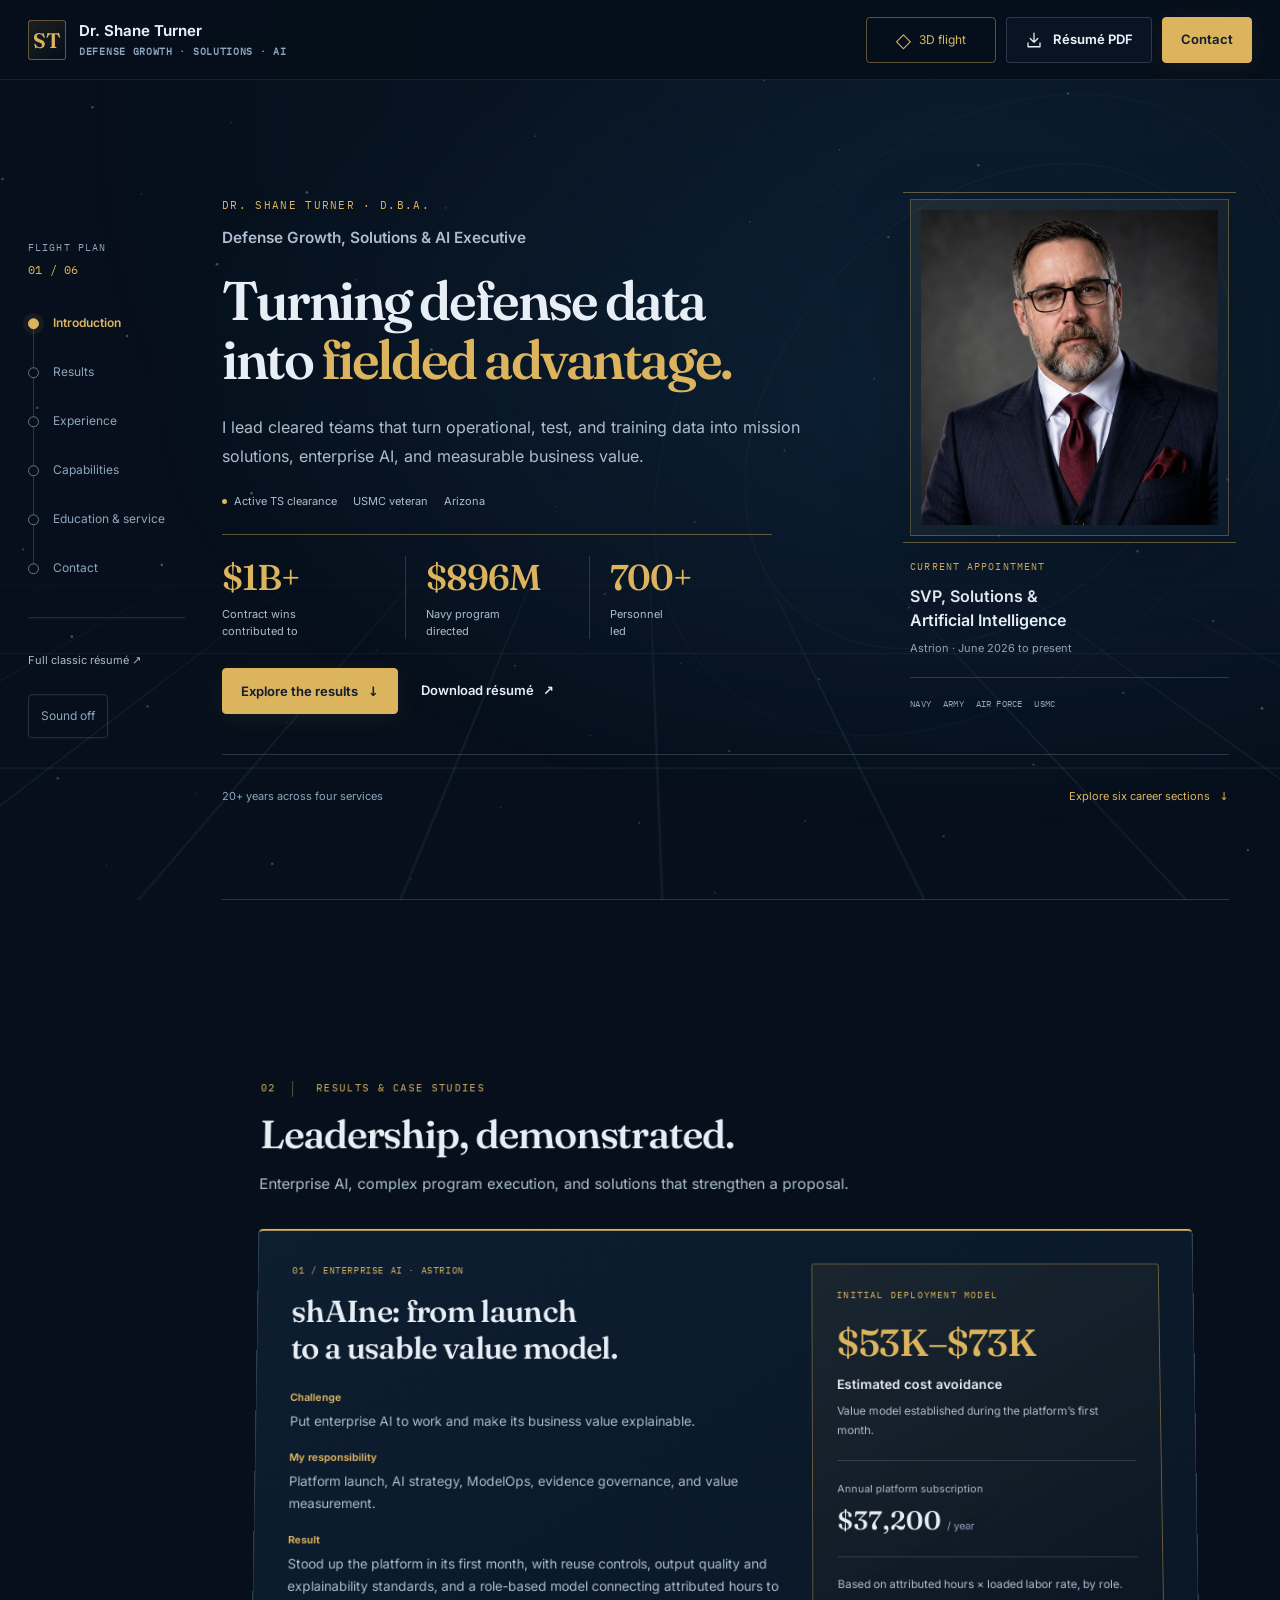
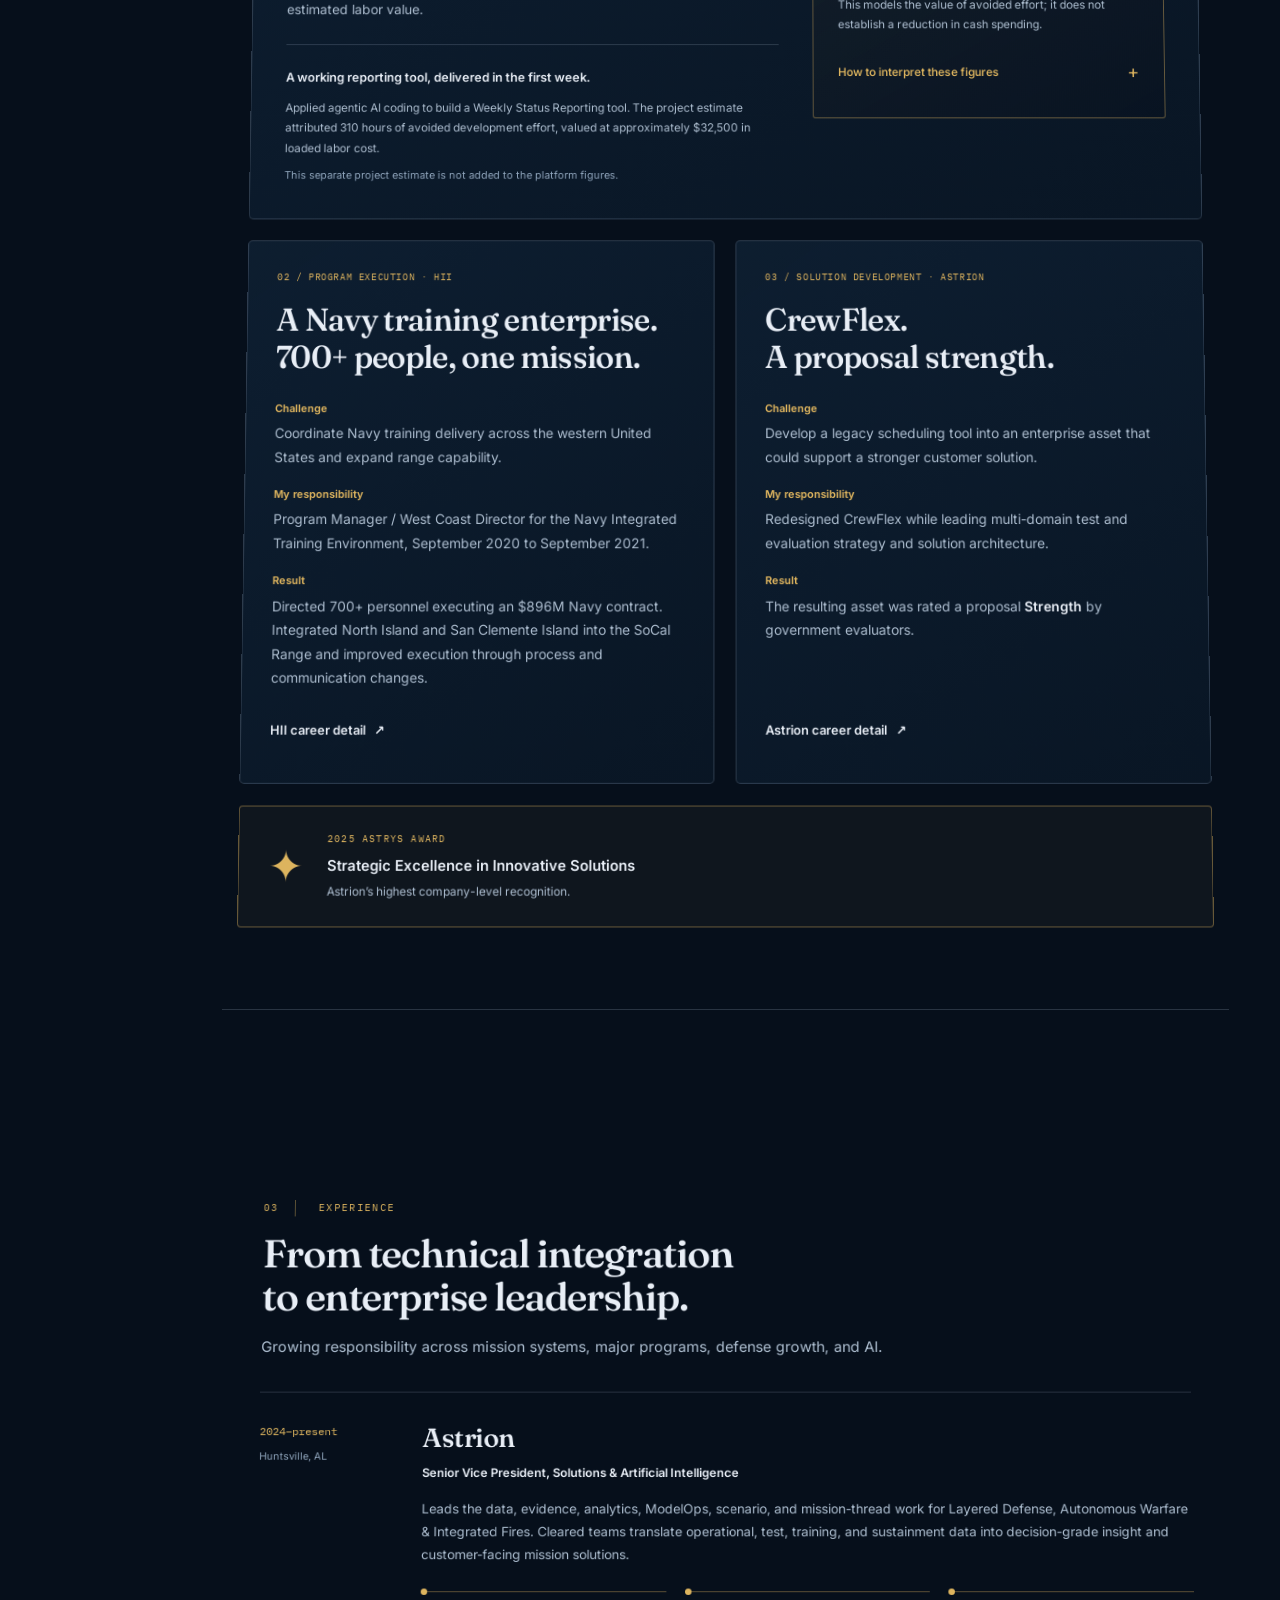
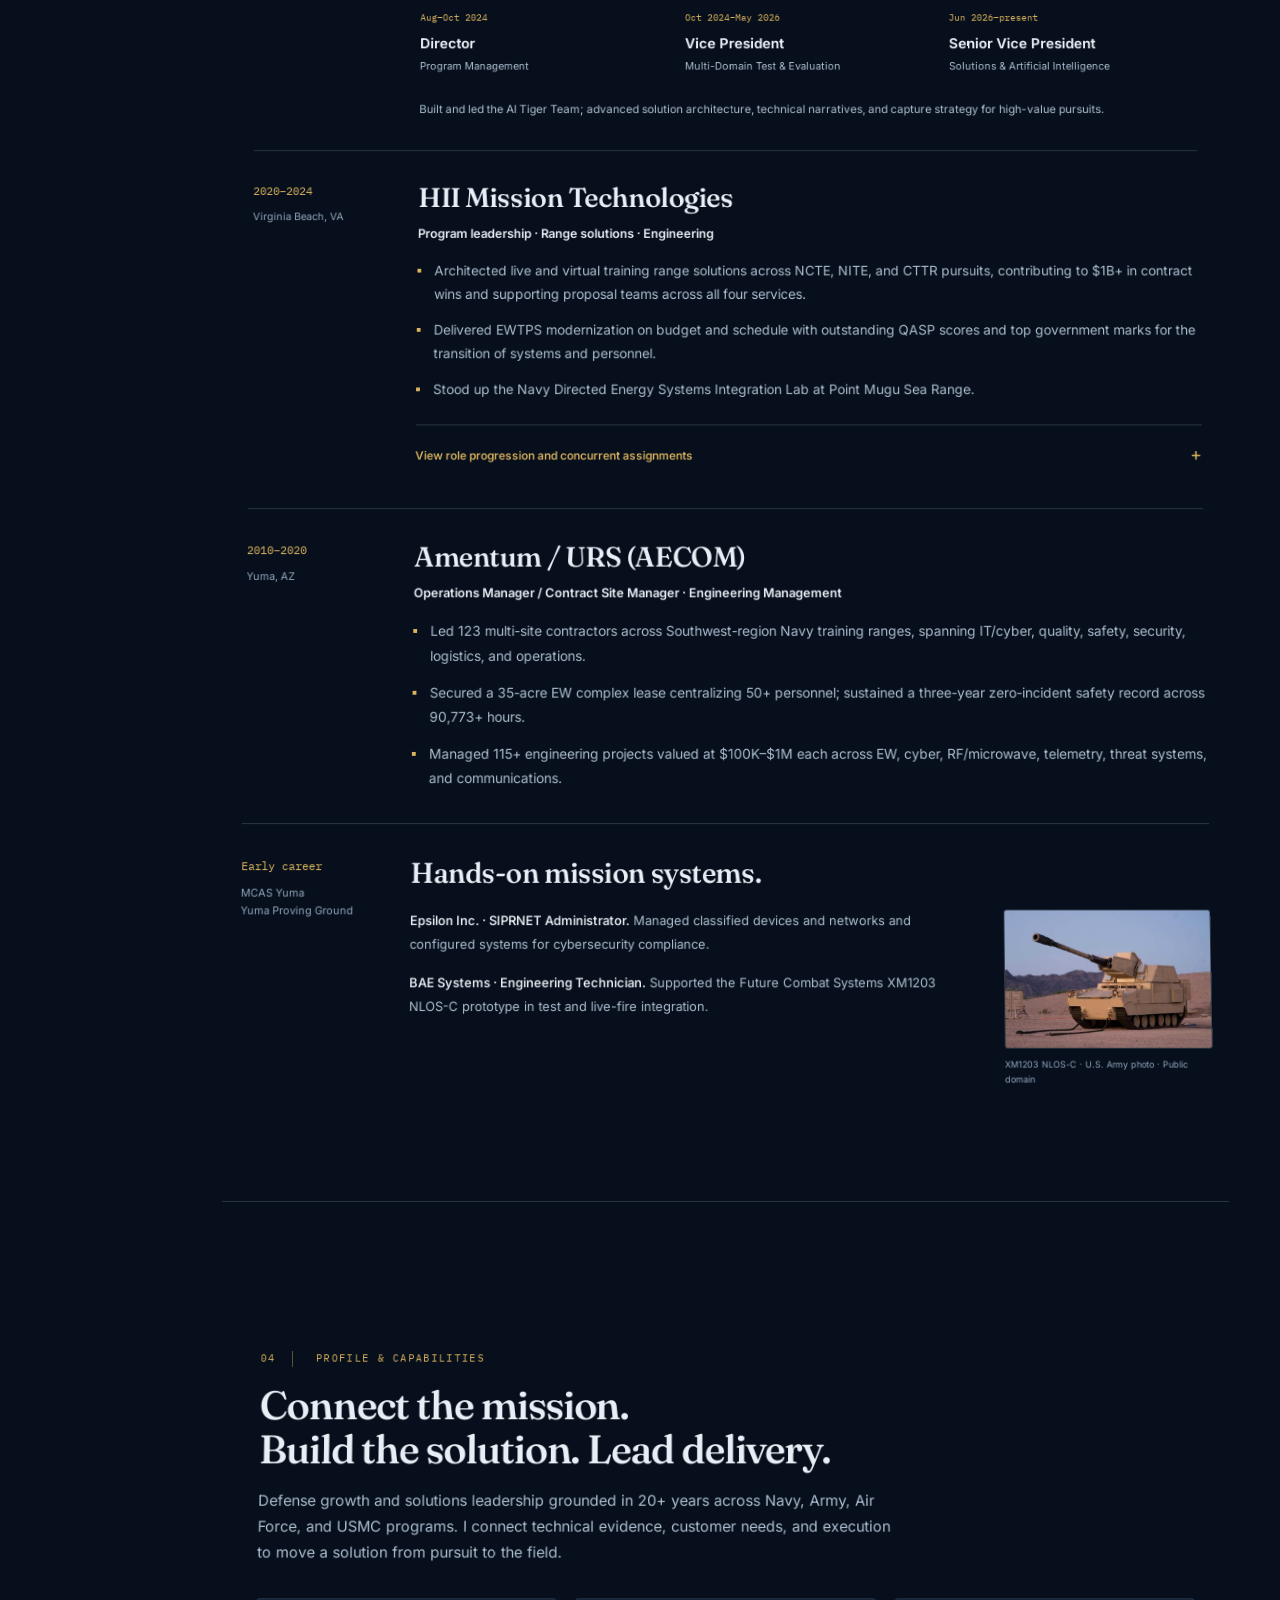
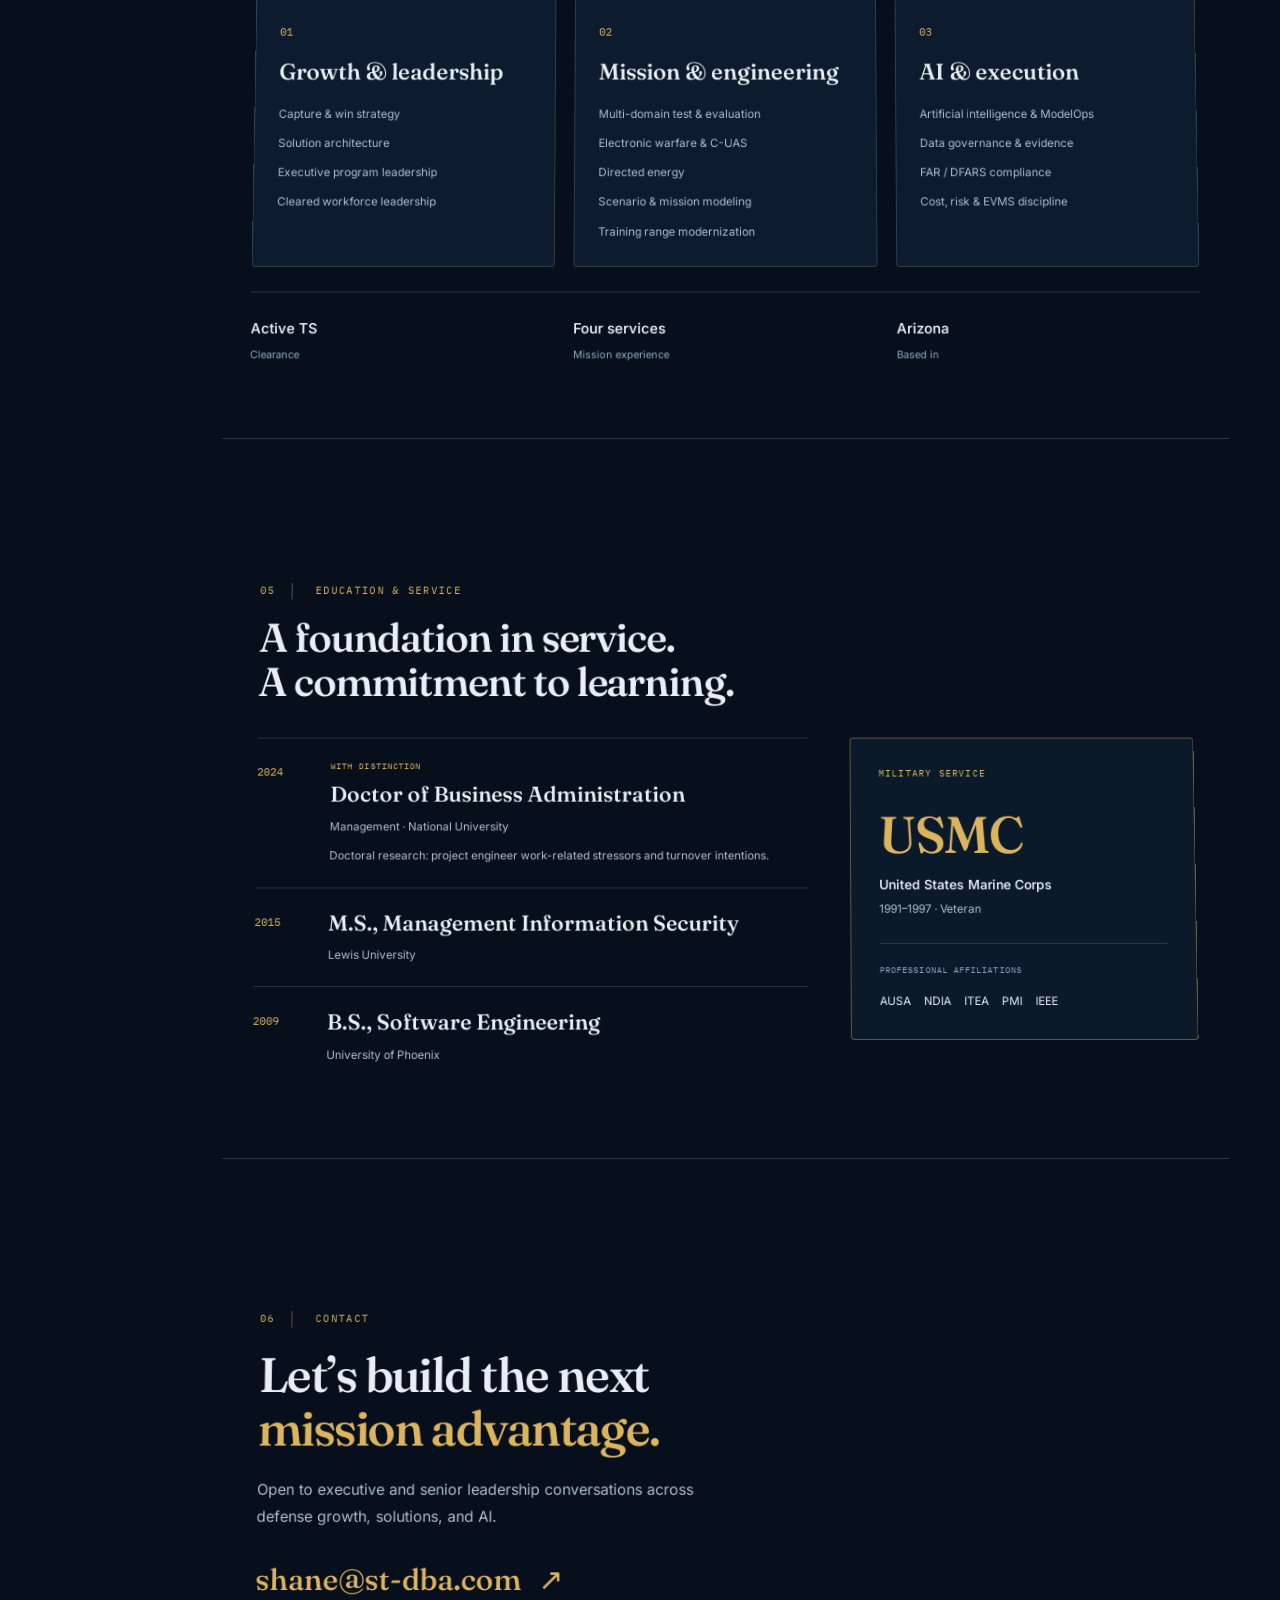
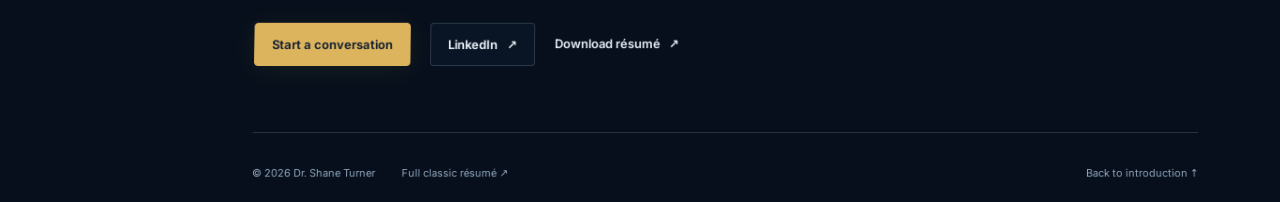
==== commit ea89d42e: "Improve 3D resume readability, navigation, and executive evidence" ====
--- a/3d/index.html
+++ b/3d/index.html
@@ -1,1775 +1,882 @@
-<!DOCTYPE html>
+<!doctype html>
 <html lang="en">
-<head>
-  <meta charset="utf-8" />
-  <meta name="viewport" content="width=device-width, initial-scale=1" />
-  <title>Dr. Shane Turner · Defense Growth &amp; Solutions Executive</title>
-
-  <meta name="description" content="Dr. Shane Turner, defense growth and solutions executive with 20+ years across Navy, Army, Air Force, and USMC programs. Enterprise AI strategy, multi-domain test & evaluation, $1B+ in contract wins." />
-  <meta name="author" content="Dr. Shane Turner" />
-  <meta name="theme-color" content="#081d31" />
-  <meta name="color-scheme" content="dark" />
-
-  <meta property="og:type" content="profile" />
-  <meta property="og:title" content="Dr. Shane Turner · Defense Growth &amp; Solutions Executive" />
-  <meta property="og:description" content="Enterprise AI strategy, multi-domain test &amp; evaluation, and $1B+ in contract wins across Navy, Army, Air Force, and USMC programs." />
-  <meta property="og:url" content="https://resume.st-dba.com/" />
-  <meta property="og:image" content="https://resume.st-dba.com/assets/og-card.png" />
-  <meta property="og:image:width" content="1200" />
-  <meta property="og:image:height" content="630" />
-  <meta property="og:image:alt" content="Dr. Shane Turner · Defense Growth &amp; Solutions Executive" />
-  <meta property="profile:first_name" content="Shane" />
-  <meta property="profile:last_name" content="Turner" />
-  <meta name="twitter:card" content="summary_large_image" />
-  <meta name="twitter:title" content="Dr. Shane Turner · Defense Growth &amp; Solutions Executive" />
-  <meta name="twitter:description" content="Enterprise AI strategy, multi-domain T&amp;E, and $1B+ in contract wins." />
-  <meta name="twitter:image" content="https://resume.st-dba.com/assets/og-card.png" />
-  <meta name="twitter:image:alt" content="Dr. Shane Turner · Defense Growth &amp; Solutions Executive" />
-  <link rel="canonical" href="https://resume.st-dba.com/" />
-  <meta name="robots" content="noindex" />
-
-  <link rel="icon" href="../assets/favicon.svg" type="image/svg+xml" />
-  <link rel="preload" href="../assets/fonts/fraunces-vf.woff2" as="font" type="font/woff2" crossorigin />
-  <link rel="preload" href="../assets/fonts/inter-vf.woff2" as="font" type="font/woff2" crossorigin />
-  <link rel="preload" href="../assets/fonts/plex-mono-400.woff2" as="font" type="font/woff2" crossorigin />
-
-  <script type="application/ld+json">
-  {
-    "@context": "https://schema.org",
-    "@type": "Person",
-    "name": "Shane Turner",
-    "honorificPrefix": "Dr.",
-    "jobTitle": "Senior Vice President, Solutions & Artificial Intelligence",
-    "worksFor": { "@type": "Organization", "name": "Astrion" },
-    "url": "https://resume.st-dba.com/",
-    "sameAs": ["https://www.linkedin.com/in/drshaneturner"],
-    "alumniOf": [
-      { "@type": "CollegeOrUniversity", "name": "National University" },
-      { "@type": "CollegeOrUniversity", "name": "Lewis University" },
-      { "@type": "CollegeOrUniversity", "name": "University of Phoenix" }
-    ],
-    "knowsAbout": ["Artificial Intelligence","ModelOps","Solution Architecture","Data Governance","Scenario & Mission Modeling","Multi-Domain Test & Evaluation","Electronic Warfare","Counter-UAS","Directed Energy","Training Range Modernization","Capture & Win Strategy","Program Management"]
-  }
-  </script>
-</head>
-<body>
-<style>
-/* =====================================================================
-   WAYPOINTS — a 3D scroll flight through the career of Dr. Shane Turner
-   Concept mockup R1 · navy + gold · Fraunces / Inter / IBM Plex Mono
-   ===================================================================== */
-
-@font-face {
-  font-family: 'Fraunces';
-  font-style: normal;
-  font-weight: 300 900;
-  font-display: swap;
-  src: url(../assets/fonts/fraunces-vf.woff2) format('woff2');
-}
-@font-face {
-  font-family: 'Inter';
-  font-style: normal;
-  font-weight: 100 900;
-  font-display: swap;
-  src: url(../assets/fonts/inter-vf.woff2) format('woff2');
-}
-@font-face {
-  font-family: 'IBM Plex Mono';
-  font-style: normal;
-  font-weight: 400;
-  font-display: swap;
-  src: url(../assets/fonts/plex-mono-400.woff2) format('woff2');
-}
-@font-face {
-  font-family: 'IBM Plex Mono';
-  font-style: normal;
-  font-weight: 600;
-  font-display: swap;
-  src: url(../assets/fonts/plex-mono-600.woff2) format('woff2');
-}
-
-:root {
-  --f-disp: "Fraunces", Georgia, "Times New Roman", serif;
-  --f-body: "Inter", system-ui, -apple-system, "Segoe UI", Roboto, Helvetica, Arial, sans-serif;
-  --f-mono: "IBM Plex Mono", ui-monospace, "SF Mono", Menlo, Consolas, monospace;
-
-  /* Night-ops palette — inherited from resume.st-dba.com brand tokens */
-  --ground: #060f1b;
-  --navy-deep: #081d31;
-  --navy: #0e2c49;
-  --panel: rgba(13, 30, 49, .88);
-  --panel-solid: #0d1e31;
-  --ink: #e8eef6;
-  --muted: #9fb1c6;
-  --dim: #7e92a9; /* meets 4.5:1 on the darkest ground for small mono labels */
-  --line: rgba(159, 177, 198, .18);
-  --line-strong: rgba(159, 177, 198, .34);
-  --gold: #c89a3e;
-  --gold-bright: #ddb45e;
-  --gold-dim: rgba(200, 154, 62, .38);
-  --blue: #6fa8df;
-  --blue-dim: rgba(111, 168, 223, .4);
-
-  --hud-pad: clamp(1rem, 3vw, 2.2rem);
-}
-
-* , *::before, *::after { box-sizing: border-box; }
-
-html { scroll-behavior: auto; }
-html, body { margin: 0; padding: 0; }
-
-body {
-  font-family: var(--f-body);
-  font-size: 16px;
-  line-height: 1.6;
-  color: var(--ink);
-  background:
-    radial-gradient(1200px 800px at 72% -10%, rgba(31, 78, 120, .35), transparent 60%),
-    radial-gradient(900px 700px at 10% 110%, rgba(14, 44, 73, .55), transparent 55%),
-    var(--ground);
-  overflow-x: hidden;
-  -webkit-font-smoothing: antialiased;
-  text-rendering: optimizeLegibility;
-}
-
-h1, h2, h3, h4, p, ul, dl, dd, figure { margin: 0; }
-ul { padding: 0; list-style: none; }
-a { color: var(--blue); text-decoration: none; }
-strong { color: inherit; font-weight: 650; }
-
-:focus-visible { outline: 2px solid var(--gold-bright); outline-offset: 3px; border-radius: 4px; }
-
-.skip {
-  position: fixed; top: -80px; left: 1rem; z-index: 120;
-  font-family: var(--f-mono); font-size: .72rem; letter-spacing: .12em; text-transform: uppercase;
-  background: var(--gold); color: var(--navy-deep); font-weight: 600;
-  padding: .6rem 1rem; border-radius: 6px; transition: top .15s ease;
-}
-.skip:focus { top: 1rem; }
-
-.sr-only {
-  position: absolute; width: 1px; height: 1px; margin: -1px; padding: 0;
-  overflow: hidden; clip: rect(0 0 0 0); white-space: nowrap; border: 0;
-}
-
-/* crosshair cursor over the scene, desktop only */
-@media (pointer: fine) {
-  .scene {
-    cursor: url('data:image/svg+xml;utf8,<svg xmlns="http://www.w3.org/2000/svg" width="26" height="26" viewBox="0 0 26 26"><g fill="none" stroke="%23ddb45e" stroke-width="1.2" opacity=".85"><circle cx="13" cy="13" r="5.5"/><path d="M13 1v5M13 20v5M1 13h5M20 13h5"/></g><circle cx="13" cy="13" r="1.4" fill="%23ddb45e"/></svg>') 13 13, crosshair;
-  }
-  .scene a, .scene button { cursor: pointer; }
-}
-
-/* ---------------- mono label utility ---------------- */
-.mono {
-  font-family: var(--f-mono);
-  font-size: .68rem;
-  font-weight: 400;
-  letter-spacing: .16em;
-  text-transform: uppercase;
-  color: var(--muted);
-}
-
-/* ---------------- scroll-linked reveals ----------------
-   --rv is driven per element by the camera (0 = approaching, 1 = docked) */
-[data-rv] {
-  opacity: var(--rv, 1);
-  transform: translateY(calc((1 - var(--rv, 1)) * 22px));
-}
-[data-rvo] { opacity: var(--rv, 1); }
-.h-disp .w { display: inline-block; }
-.stat[data-rv] {
-  opacity: var(--rv, 1);
-  transform: translateZ(calc(var(--dz, 0) * 1px)) translateY(calc((1 - var(--rv, 1)) * 30px));
-}
-.facts[data-rv] {
-  opacity: var(--rv, 1);
-  transform: translateZ(70px) translateY(calc((1 - var(--rv, 1)) * 24px));
-}
-@media (prefers-reduced-motion: reduce) {
-  [data-rv] { transform: none !important; }
-}
-
-/* HUD corner brackets: 8 gradient layers, 2 per corner */
-.corners { position: relative; }
-.corners::before {
-  content: ""; position: absolute; inset: 0; pointer-events: none;
-  --c: var(--gold-dim);
-  background:
-    linear-gradient(var(--c), var(--c)) 0 0 / 16px 1px,
-    linear-gradient(var(--c), var(--c)) 0 0 / 1px 16px,
-    linear-gradient(var(--c), var(--c)) 100% 0 / 16px 1px,
-    linear-gradient(var(--c), var(--c)) 100% 0 / 1px 16px,
-    linear-gradient(var(--c), var(--c)) 0 100% / 16px 1px,
-    linear-gradient(var(--c), var(--c)) 0 100% / 1px 16px,
-    linear-gradient(var(--c), var(--c)) 100% 100% / 16px 1px,
-    linear-gradient(var(--c), var(--c)) 100% 100% / 1px 16px;
-  background-repeat: no-repeat;
-}
-
-/* =====================================================================
-   SCENE — fixed perspective camera; .world is dollied along Z by scroll
-   ===================================================================== */
-#stars { position: fixed; inset: 0; z-index: 0; pointer-events: none; }
-
-.scene {
-  position: fixed; inset: 0; z-index: 1;
-  perspective: 1300px;
-  perspective-origin: 50% 46%;
-  overflow: hidden;
-}
-.rig, .world { position: absolute; inset: 0; transform-style: preserve-3d; }
-.world { will-change: transform; }
-
-/* range-grid floor: its own fixed perspective layer (never enters the
-   preserve-3d world, so it can't pierce the camera's near plane);
-   flight motion comes from background-position driven by the camera */
-.floorwrap {
-  position: fixed; inset: 0; z-index: 0; pointer-events: none;
-  perspective: 1100px; perspective-origin: 50% 42%;
-  overflow: hidden;
-}
-.floor {
-  position: absolute; left: 50%; top: 58%;
-  width: 340vw; height: 150vh;
-  transform-origin: top center;
-  transform: translateX(-50%) rotateX(76deg);
-  background:
-    repeating-linear-gradient(to right, rgba(111,168,223,.10) 0 1px, transparent 1px 210px),
-    repeating-linear-gradient(to bottom, rgba(111,168,223,.10) 0 1px, transparent 1px 210px),
-    repeating-linear-gradient(to bottom, rgba(200,154,62,.12) 0 2px, transparent 2px 1470px);
-  -webkit-mask-image: linear-gradient(to bottom, transparent 2%, #000 32%, #000 72%, transparent 96%);
-          mask-image: linear-gradient(to bottom, transparent 2%, #000 32%, #000 72%, transparent 96%);
-}
-
-/* era atmosphere: one fixed glow layer, tint interpolated by the camera */
-.atmo {
-  position: fixed; inset: 0; z-index: 0; pointer-events: none;
-  background: radial-gradient(95% 75% at 50% 40%, var(--atint, rgba(31,78,120,.16)), transparent 72%);
-}
-
-.vignette {
-  position: fixed; inset: 0; z-index: 2; pointer-events: none;
-  background:
-    radial-gradient(120% 90% at 50% 42%, transparent 58%, rgba(4, 10, 18, .5) 100%),
-    linear-gradient(to bottom, rgba(4,10,18,.32), transparent 16% 84%, rgba(4,10,18,.36));
-}
-
-/* ---------------- chapters (waypoints) ---------------- */
-.ch {
-  position: absolute; inset: 0;
-  display: grid; place-items: center;
-  padding: 5.5rem var(--hud-pad) 4.5rem;
-  transform: translateX(calc(var(--x, 0) * 1px)) translateZ(calc(var(--z, 0) * -1px));
-  transform-style: preserve-3d;
-  opacity: 0; visibility: hidden;
-  pointer-events: none;
-}
-.ch.is-live { pointer-events: auto; }
-.ch__in { width: min(1120px, 94vw); transform-style: preserve-3d; }
-
-/* waypoint label */
-.wp {
-  display: flex; align-items: center; gap: .8rem;
-  margin-bottom: clamp(.9rem, 2.2vh, 1.6rem);
-}
-.wp__idx {
-  font-family: var(--f-mono); font-size: .68rem; font-weight: 600; letter-spacing: .18em;
-  color: var(--gold-bright);
-}
-.wp__tick { width: 34px; height: 1px; background: linear-gradient(to right, var(--gold), transparent); }
-.wp__name {
-  font-family: var(--f-mono); font-size: .68rem; letter-spacing: .22em; text-transform: uppercase;
-  color: var(--muted);
-}
-
-.h-disp {
-  font-family: var(--f-disp);
-  font-weight: 620;
-  line-height: 1.06;
-  letter-spacing: -.01em;
-  text-wrap: balance;
-  font-variation-settings: "opsz" 100;
-}
-
-/* =====================================================================
-   WP-00 · BRIEFING (hero)
-   ===================================================================== */
-.hero .ch__in {
-  display: grid;
-  grid-template-columns: minmax(0, 1.35fr) minmax(0, .8fr);
-  gap: clamp(1.5rem, 4vw, 4rem);
-  align-items: center;
-}
-.hero__eyebrow { color: var(--gold-bright); margin-bottom: 1.1rem; display: block; }
-.hero__eyebrow .sep { color: var(--dim); }
-.hero h1 {
-  font-size: clamp(2.4rem, 5.4vw, 4.4rem);
-  margin-bottom: 1.2rem;
-}
-.hero .acc {
-  color: var(--gold-bright);
-  text-shadow: 0 0 34px rgba(221, 180, 94, .35);
-}
-.hero__lead {
-  color: var(--muted); font-size: clamp(.95rem, 1.25vw, 1.08rem);
-  max-width: 56ch; margin-bottom: 1rem;
-}
-.hero__lead strong { color: var(--ink); }
-.hero__hook {
-  font-size: .92rem; color: var(--muted); max-width: 52ch;
-  border-left: 2px solid var(--gold-dim); padding-left: .9rem;
-  margin-bottom: 1.5rem;
-}
-.hero__hook::before { content: "▸ "; color: var(--gold-bright); }
-.hero__hook strong { color: var(--gold-bright); }
-.badges { display: flex; flex-wrap: wrap; gap: .5rem; margin-bottom: 1.7rem; }
-.badges li {
-  font-family: var(--f-mono); font-size: .64rem; letter-spacing: .14em; text-transform: uppercase;
-  color: var(--muted); border: 1px solid var(--line); border-radius: 3px;
-  padding: .34rem .6rem; display: inline-flex; align-items: center; gap: .45rem;
-}
-.badges .dot { width: 6px; height: 6px; border-radius: 50%; background: var(--gold-bright); box-shadow: 0 0 8px var(--gold-bright); animation: pulse 2.4s ease-in-out infinite; }
-@keyframes pulse { 50% { opacity: .35; } }
-
-.cta-row { display: flex; flex-wrap: wrap; gap: .7rem; }
-.hero__route { margin-top: 1.4rem; color: var(--dim); font-size: .62rem; }
-.hero__route .sep { color: var(--gold-bright); }
-.btn {
-  display: inline-flex; align-items: center; gap: .5rem;
-  font-family: var(--f-body); font-weight: 600; font-size: .88rem; line-height: 1;
-  padding: .85rem 1.25rem; border-radius: 6px; border: 1px solid transparent;
-  cursor: pointer; white-space: nowrap;
-  transition: transform .14s ease, box-shadow .2s ease, background .2s ease, border-color .2s ease, color .2s ease;
-}
-.btn svg { flex: none; }
-.btn--gold {
-  background: linear-gradient(135deg, var(--gold-bright), var(--gold));
-  color: var(--navy-deep); box-shadow: 0 6px 22px rgba(200, 154, 62, .32);
-}
-.btn--gold:hover { transform: translateY(-2px); box-shadow: 0 10px 30px rgba(200, 154, 62, .45); }
-.btn--ghost { border-color: rgba(159, 177, 198, .5); color: var(--ink); background: rgba(232, 238, 246, .05); }
-.btn--ghost:hover { border-color: var(--gold-bright); color: var(--gold-bright); transform: translateY(-2px); }
-
-.portrait { justify-self: end; width: min(310px, 30vw); transform: translateZ(60px); }
-.portrait__frame { padding: 10px; position: relative; overflow: hidden; }
-.portrait__frame::before { --c: var(--gold-dim); }
-.portrait img {
-  display: block; width: 100%; height: auto; border-radius: 4px;
-  filter: saturate(.55) sepia(.18) contrast(1.04) brightness(.96);
-  clip-path: inset(0 0 100% 0);
-  animation: unveil 1s cubic-bezier(.6, 0, .2, 1) 1.15s forwards;
-  transition: filter .5s ease;
-}
-.portrait:hover img { filter: saturate(1) contrast(1.02); }
-@keyframes unveil { to { clip-path: inset(0 0 0 0); } }
-.portrait__frame::after { /* scan line riding the unveil edge */
-  content: ""; position: absolute; left: 10px; right: 10px; top: 10px; height: 2px;
-  background: linear-gradient(to right, transparent, var(--gold-bright), transparent);
-  box-shadow: 0 0 18px 2px rgba(221, 180, 94, .5);
-  opacity: 0;
-  animation: scanline 1s cubic-bezier(.6, 0, .2, 1) 1.15s forwards;
-  pointer-events: none;
-}
-@keyframes scanline {
-  0% { transform: translateY(0); opacity: 1; }
-  92% { opacity: 1; }
-  100% { transform: translateY(340px); opacity: 0; }
-}
-.portrait figcaption {
-  font-family: var(--f-mono); font-size: .6rem; letter-spacing: .14em; text-transform: uppercase;
-  color: var(--dim); margin-top: .7rem; line-height: 1.7; text-align: left;
-}
-.portrait figcaption b { color: var(--muted); font-weight: 600; }
-
-/* radar ornament shared by hero + contact */
-.radar {
-  position: absolute; left: 50%; top: 46%; z-index: -1;
-  width: 720px; height: 720px; margin: -360px 0 0 -360px;
-  border-radius: 50%; pointer-events: none;
-  border: 1px solid rgba(111,168,223,.10);
-  transform: translateZ(-340px);
-}
-.radar::before {
-  content: ""; position: absolute; inset: 16%; border-radius: 50%;
-  border: 1px solid rgba(111,168,223,.10);
-  background: radial-gradient(circle, rgba(111,168,223,.05), transparent 70%);
-}
-.radar::after {
-  content: ""; position: absolute; inset: 34%; border-radius: 50%;
-  border: 1px dashed rgba(200,154,62,.14);
-}
-.radar__sweep {
-  position: absolute; inset: 0; border-radius: 50%;
-  background: conic-gradient(from 0deg, rgba(221,180,94,.10), transparent 9% 100%);
-  animation: sweep 9s linear infinite;
-}
-@keyframes sweep { to { transform: rotate(360deg); } }
-
-/* =====================================================================
-   WP-01 · FLIGHT DATA (stats)
-   ===================================================================== */
-.stats { text-align: center; }
-.stats__grid {
-  display: grid; grid-template-columns: repeat(4, 1fr);
-  gap: clamp(.8rem, 2vw, 1.6rem); margin-top: clamp(1.4rem, 4vh, 2.8rem);
-  transform-style: preserve-3d;
-}
-.stat { transform: translateZ(calc(var(--dz, 0) * 1px)); transform-style: preserve-3d; }
-.stat__b { animation: bob 7s ease-in-out infinite; animation-delay: var(--d, 0s); }
-.stat__in {
-  padding: clamp(1.2rem, 2.6vh, 2rem) 1rem;
-  background: var(--panel);
-  border: 1px solid var(--line);
-}
-.stat__in::before { --c: rgba(159,177,198,.3); }
-@keyframes bob { 50% { transform: translateY(-7px); } }
-.stat dt {
-  font-family: var(--f-disp); font-weight: 650;
-  font-size: clamp(2.2rem, 4.6vw, 3.6rem); line-height: 1;
-  color: var(--gold-bright); font-variant-numeric: tabular-nums;
-}
-.stat dd { margin-top: .7rem; font-size: .85rem; color: var(--muted); }
-.stats .h-disp { font-size: clamp(1.7rem, 3.4vw, 2.6rem); }
-.stats__foot { margin-top: clamp(1.2rem, 3vh, 2rem); color: var(--dim); font-size: .85rem; }
-
-/* =====================================================================
-   WP-02 · RECOGNITION
-   ===================================================================== */
-.recog { text-align: center; }
-.recog__quote {
-  font-family: var(--f-disp); font-weight: 560; line-height: 1.18; text-wrap: balance;
-  font-size: clamp(1.8rem, 3.8vw, 3rem);
-  max-width: 24ch; margin: 0 auto;
-}
-.recog__quote .acc { color: var(--gold-bright); font-style: italic; }
-.recog__cite { display: block; margin-top: 1.1rem; color: var(--dim); }
-.recog__row {
-  display: grid; grid-template-columns: repeat(3, 1fr); gap: 1px;
-  background: var(--line); border: 1px solid var(--line);
-  margin-top: clamp(1.6rem, 4.5vh, 3rem); text-align: left;
-}
-.recog__row li { background: var(--panel-solid); padding: 1.2rem 1.3rem; }
-.recog__row .lbl { display: block; font-weight: 650; color: var(--gold-bright); font-size: .92rem; margin-bottom: .35rem; }
-.recog__row p { color: var(--muted); font-size: .85rem; line-height: 1.55; }
-
-/* =====================================================================
-   WP-03 · CASE STUDY: SHAINE
-   ===================================================================== */
-.case__grid {
-  display: grid; grid-template-columns: minmax(0, 1.15fr) minmax(0, .95fr);
-  gap: clamp(1.4rem, 3.5vw, 3rem); align-items: center;
-}
-.case__method { margin-top: 1.1rem; font-size: .6rem; color: var(--dim); }
-.case__panel { background: var(--panel); border: 1px solid var(--line); padding: 1.5rem 1.6rem; transform: translateZ(60px); }
-.case__panel::before { --c: var(--gold-dim); }
-.case__ptitle { font-weight: 600; color: var(--gold-bright); margin-bottom: 1.2rem; }
-/* value-model bars — fills #b3873a / #5f98cf validated for CVD + contrast on this surface */
-.vbar, .vmeter { display: grid; gap: .45rem; margin-bottom: 1rem; }
-.vbar__lbl { font-size: .78rem; color: var(--muted); }
-.vbar__lbl b { color: var(--ink); font-weight: 650; font-variant-numeric: tabular-nums; }
-.vbar__track {
-  display: block; height: 14px; background: rgba(159, 177, 198, .08);
-  border-left: 2px solid var(--line-strong); position: relative;
-}
-.vbar__track--thin { height: 8px; }
-.vbar__fill {
-  position: absolute; inset: 0 auto 0 0; width: calc(var(--bw, 0) * 1%);
-  border-radius: 0 4px 4px 0;
-  transform: scaleX(var(--rv, 1)); transform-origin: 0 50%;
-}
-.vbar__fill--cost { background: #5f98cf; }
-.vbar__fill--gain { background: #b3873a; }
-.vbar__range { /* documented range band: $53K solid → $73K textured */
-  position: absolute; top: 0; bottom: 0; right: 0; width: 27.4%;
-  background: repeating-linear-gradient(135deg, rgba(13, 30, 49, .55) 0 4px, transparent 4px 8px);
-  border-radius: 0 4px 4px 0;
-}
-.case__callout {
-  margin-top: 1.2rem; padding-top: 1rem; border-top: 1px solid var(--line);
-  color: var(--muted); font-size: .8rem;
-}
-.case__callout span {
-  font-family: var(--f-disp); font-weight: 650; font-size: 1.5rem;
-  color: var(--gold-bright); margin-right: .5rem;
-}
-
-/* =====================================================================
-   WP-04 · PROFILE
-   ===================================================================== */
-.profile__grid {
-  display: grid; grid-template-columns: minmax(0, 1.5fr) minmax(0, .9fr);
-  gap: clamp(1.4rem, 3.5vw, 3rem); align-items: start;
-}
-.profile__body p { color: var(--muted); font-size: clamp(.95rem, 1.15vw, 1.05rem); max-width: 62ch; }
-.profile__body p + p { margin-top: 1rem; }
-.profile__body strong { color: var(--ink); }
-.facts { background: var(--panel); border: 1px solid var(--line); padding: 1.4rem 1.5rem; transform: translateZ(70px); }
-.facts::before { --c: var(--gold-dim); }
-.facts dl { display: grid; gap: .85rem; }
-.facts div { display: grid; grid-template-columns: 7.5rem 1fr; gap: .8rem; align-items: baseline; }
-.facts dt { font-family: var(--f-mono); font-size: .62rem; letter-spacing: .16em; text-transform: uppercase; color: var(--dim); }
-.facts dd { font-size: .88rem; color: var(--ink); }
-
-/* =====================================================================
-   WP-04 · CAPABILITIES
-   ===================================================================== */
-.caps { text-align: center; }
-.caps .h-disp { font-size: clamp(1.7rem, 3.4vw, 2.6rem); }
-.caps__cloud {
-  display: flex; flex-wrap: wrap; justify-content: center; gap: .7rem .6rem;
-  max-width: 60rem; margin: clamp(1.6rem, 4vh, 2.6rem) auto 0;
-  transform-style: preserve-3d;
-}
-.caps__cloud li {
-  font-family: var(--f-mono); font-size: .7rem; letter-spacing: .1em; text-transform: uppercase;
-  color: var(--ink); border: 1px solid var(--line-strong); padding: .55rem .85rem;
-  background: var(--panel);
-  transform: translateZ(calc(var(--dz, 0) * 1px));
-  animation: bob 8s ease-in-out infinite; animation-delay: var(--d, 0s);
-}
-.caps__cloud li::before { content: "▸ "; color: var(--gold-bright); }
-
-/* =====================================================================
-   WP-05…08 · EXPERIENCE (one org per waypoint)
-   ===================================================================== */
-.org .ch__in { position: relative; }
-.org__era {
-  position: absolute; z-index: -1; left: 50%; top: 46%;
-  transform: translate(-50%, -50%) translateZ(-330px);
-  font-family: var(--f-disp); font-weight: 700; white-space: nowrap;
-  font-size: clamp(6rem, 17vw, 15rem); line-height: 1;
-  color: transparent; -webkit-text-stroke: 1px rgba(111, 168, 223, .16);
-  letter-spacing: .02em; user-select: none; pointer-events: none;
-}
-.org__panel {
-  background: var(--panel); border: 1px solid var(--line);
-  padding: clamp(1.4rem, 3vh, 2.2rem) clamp(1.4rem, 3vw, 2.4rem);
-  max-width: 54rem; margin: 0 auto;
-}
-.org__panel::before { --c: rgba(159,177,198,.3); }
-.org__head { display: flex; flex-wrap: wrap; align-items: baseline; gap: .4rem 1rem; margin-bottom: .4rem; }
-.org__name { font-family: var(--f-disp); font-weight: 640; font-size: clamp(1.5rem, 2.8vw, 2.2rem); }
-.org__loc { color: var(--dim); font-size: .85rem; }
-.org__dates { margin-left: auto; font-family: var(--f-mono); font-size: .68rem; letter-spacing: .14em; color: var(--gold-bright); }
-.org__role { color: var(--muted); font-size: .9rem; margin-bottom: 1rem; }
-.org__role b { color: var(--ink); font-weight: 600; }
-.bullets { display: grid; gap: .7rem; }
-.bullets li {
-  position: relative; padding-left: 1.15rem;
-  color: var(--muted); font-size: .9rem; line-height: 1.55;
-}
-.bullets li::before { content: "▹"; position: absolute; left: 0; top: 0; color: var(--gold); }
-.bullets strong { color: var(--ink); }
-
-.org__fig { display: grid; grid-template-columns: minmax(0, 1fr) minmax(0, .72fr); gap: 1.4rem; align-items: center; margin-top: 1.1rem; }
-.org__photo { padding: 8px; }
-.org__photo::before { --c: rgba(159,177,198,.3); }
-.org__shot { position: relative; display: block; }
-.org__shot img { display: block; width: 100%; height: auto; filter: grayscale(.25) sepia(.3) brightness(.88) contrast(1.05); border-radius: 2px; }
-.org__shot::after {
-  content: ""; position: absolute; inset: 0;
-  background: linear-gradient(160deg, rgba(14, 44, 73, .55), rgba(8, 29, 49, .3) 55%, rgba(200, 154, 62, .14));
-  mix-blend-mode: multiply; pointer-events: none; border-radius: 2px;
-}
-.org__photo figcaption { font-family: var(--f-mono); font-size: .58rem; letter-spacing: .12em; text-transform: uppercase; color: var(--dim); margin-top: .6rem; line-height: 1.7; }
-
-/* =====================================================================
-   WP-09 · FOUNDATION
-   ===================================================================== */
-.edu__grid { display: grid; grid-template-columns: 1.25fr .85fr; gap: clamp(1.2rem, 3vw, 2.4rem); align-items: start; }
-.edu__col { background: var(--panel); border: 1px solid var(--line); padding: 1.4rem 1.5rem; }
-.edu__col::before { --c: rgba(159,177,198,.3); }
-.edu__title { font-family: var(--f-mono); font-size: .64rem; font-weight: 600; letter-spacing: .2em; text-transform: uppercase; color: var(--gold-bright); margin-bottom: 1rem; }
-.edu__title + .edu__title, .edu__col .edu__title:not(:first-child) { margin-top: 1.4rem; }
-.edu__list { display: grid; gap: 1rem; }
-.edu__list .deg { display: block; font-weight: 650; font-size: .95rem; color: var(--ink); }
-.edu__list .sch { display: block; color: var(--muted); font-size: .82rem; margin-top: .15rem; }
-.edu__list .det { display: block; color: var(--dim); font-size: .78rem; margin-top: .3rem; }
-.aff { display: flex; flex-wrap: wrap; gap: .45rem; }
-.aff li {
-  font-family: var(--f-mono); font-size: .62rem; letter-spacing: .12em;
-  border: 1px solid var(--line-strong); padding: .35rem .6rem; color: var(--muted);
-}
-
-/* =====================================================================
-   WP-10 · CONTACT
-   ===================================================================== */
-.contact { text-align: center; }
-.contact .h-disp { font-size: clamp(2rem, 4.4vw, 3.4rem); max-width: 22ch; margin: 0 auto 1.1rem; }
-.contact__text { color: var(--muted); max-width: 46ch; margin: 0 auto 1.8rem; font-size: .95rem; }
-.contact .cta-row { justify-content: center; }
-.debrief {
-  display: grid; gap: .55rem; width: fit-content; max-width: 100%;
-  margin: 2rem auto 0; padding: .9rem 1.2rem; text-align: left;
-  border-left: 2px solid var(--gold-dim); background: rgba(13, 30, 49, .5);
-  font-size: .64rem; letter-spacing: .12em; color: var(--muted);
-}
-.debrief .k { display: inline-block; min-width: 9.5rem; color: var(--gold-bright); font-weight: 600; }
-.contact__foot { margin-top: clamp(2rem, 6vh, 3.4rem); color: var(--dim); }
-.contact__foot .sep { margin: 0 .6rem; opacity: .5; }
-.contact__foot a { color: var(--dim); text-decoration: underline; text-underline-offset: 3px; }
-.contact__foot a:hover { color: var(--gold-bright); }
-
-/* =====================================================================
-   HUD chrome (fixed)
-   ===================================================================== */
-.hud-top {
-  position: fixed; top: 0; left: 0; right: 0; z-index: 20;
-  display: flex; align-items: center; gap: 1rem;
-  padding: .8rem var(--hud-pad);
-  background: linear-gradient(to bottom, rgba(6, 15, 27, .82), rgba(6, 15, 27, 0));
-}
-.brand { display: flex; align-items: center; gap: .7rem; color: var(--ink); }
-.brand__mark {
-  display: grid; place-items: center; width: 2.1rem; height: 2.1rem;
-  border: 1px solid var(--gold-dim); border-radius: 4px;
-  font-family: var(--f-disp); font-weight: 650; font-size: .85rem; color: var(--gold-bright);
-  background: rgba(200, 154, 62, .07);
-}
-.brand__id { display: grid; line-height: 1.4; }
-.brand__name { font-family: var(--f-mono); font-size: .7rem; font-weight: 600; letter-spacing: .18em; }
-.brand__role { font-family: var(--f-mono); font-size: .56rem; letter-spacing: .18em; color: var(--dim); }
-.hud-top__right { margin-left: auto; display: flex; align-items: center; gap: .6rem; }
-.chip {
-  display: inline-flex; align-items: center; gap: .45rem;
-  font-family: var(--f-mono); font-size: .6rem; letter-spacing: .16em;
-  color: var(--muted); border: 1px solid var(--line); border-radius: 3px; padding: .42rem .6rem;
-}
-.chip .dot { width: 6px; height: 6px; border-radius: 50%; background: var(--gold-bright); box-shadow: 0 0 8px var(--gold-bright); animation: pulse 2.4s ease-in-out infinite; }
-.mode-btn {
-  display: inline-flex; align-items: center;
-  font-family: var(--f-mono); font-size: .6rem; letter-spacing: .16em; font-weight: 600;
-  color: var(--muted); background: transparent; border: 1px solid var(--line); border-radius: 3px;
-  padding: .42rem .6rem; cursor: pointer; transition: color .2s, border-color .2s;
-  text-decoration: none;
-}
-.mode-btn:hover { color: var(--gold-bright); border-color: var(--gold-dim); }
-.btn--hud { padding: .55rem .9rem; font-size: .78rem; border-radius: 4px; }
-
-/* waypoint rail — a flight plan: route line, station ticks, moving aircraft marker */
-.rail {
-  position: fixed; left: var(--hud-pad); top: 50%; transform: translateY(-50%); z-index: 20;
-  display: grid; gap: 2px;
-}
-.rail__line {
-  position: absolute; left: 7px; top: 12px; bottom: 12px; width: 1px;
-  background: linear-gradient(to bottom, transparent, var(--line-strong) 12% 88%, transparent);
-}
-.rail__marker { position: absolute; left: 7px; top: 12px; z-index: 1; }
-.rail__marker i {
-  position: absolute; left: -4px; top: -3px; display: block; width: 0; height: 0;
-  border-top: 7px solid var(--gold-bright);
-  border-left: 4px solid transparent; border-right: 4px solid transparent;
-  filter: drop-shadow(0 0 5px rgba(221, 180, 94, .8));
-}
-.rail__ping {
-  position: absolute; left: 7px; top: 12px; width: 18px; height: 18px;
-  margin: -9px 0 0 -9px; border: 1px solid var(--gold-bright); border-radius: 50%;
-  opacity: 0; pointer-events: none;
-}
-.rail__ping.run { animation: pingring .7s ease-out; }
-@keyframes pingring { 0% { transform: scale(.25); opacity: .9; } 100% { transform: scale(2.4); opacity: 0; } }
-.rail__item {
-  display: flex; align-items: center; gap: .6rem;
-  background: none; border: 0; padding: .26rem 0; cursor: pointer;
-  color: var(--dim); font-family: var(--f-mono); font-size: .58rem; letter-spacing: .16em; text-transform: uppercase;
-  transition: color .25s;
-}
-.rail__item .tick { width: 14px; height: 1px; background: currentColor; opacity: .7; transition: width .25s; }
-.rail__item .lbl { opacity: 0; transform: translateX(-4px); transition: opacity .25s, transform .25s; }
-.rail__item:hover { color: var(--muted); }
-.rail__item:hover .lbl { opacity: 1; transform: none; }
-.rail__item.is-active { color: var(--gold-bright); }
-.rail__item.is-active .tick { width: 26px; }
-.rail__item.is-active .lbl { opacity: 1; transform: none; }
-
-/* telemetry readout */
-.tele {
-  position: fixed; left: var(--hud-pad); bottom: 1.1rem; z-index: 20;
-  font-family: var(--f-mono); font-size: .6rem; letter-spacing: .14em; color: var(--dim);
-  font-variant-numeric: tabular-nums;
-}
-.tele b { color: var(--muted); font-weight: 400; }
-.tag {
-  position: fixed; right: var(--hud-pad); bottom: 1.1rem; z-index: 20;
-  font-family: var(--f-mono); font-size: .6rem; letter-spacing: .14em; color: var(--dim);
-}
-.tag .r1 { color: var(--gold-dim); }
-
-/* scroll cue */
-.cue {
-  position: fixed; left: 50%; bottom: 1.2rem; transform: translateX(-50%); z-index: 20;
-  display: grid; justify-items: center; gap: .5rem;
-  font-family: var(--f-mono); font-size: .58rem; letter-spacing: .3em; text-transform: uppercase;
-  color: var(--muted); pointer-events: none; transition: opacity .5s;
-}
-.cue__line { width: 1px; height: 34px; background: linear-gradient(var(--gold-bright), transparent); animation: drop 1.8s ease-in-out infinite; }
-@keyframes drop { 0% { transform: scaleY(.2); transform-origin: top; opacity: 0; } 40% { transform: scaleY(1); opacity: 1; } 100% { transform: scaleY(1); opacity: 0; } }
-
-/* mobile progress hairline */
-.progress { position: fixed; left: 0; right: 0; top: 0; height: 2px; z-index: 30; display: none; }
-.progress i { display: block; height: 100%; width: 0; background: linear-gradient(to right, var(--gold), var(--gold-bright)); transition: box-shadow .25s ease; }
-.progress.flash i { box-shadow: 0 0 12px 2px rgba(221, 180, 94, .9); }
-
-/* boot overlay */
-.boot {
-  position: fixed; inset: 0; z-index: 50; display: grid; place-items: center;
-  background: var(--ground); transition: opacity .7s ease, visibility .7s;
-  pointer-events: none;
-}
-.boot.is-done { opacity: 0; visibility: hidden; }
-.boot__box { font-family: var(--f-mono); font-size: .68rem; letter-spacing: .2em; color: var(--muted); text-transform: uppercase; display: grid; gap: .6rem; justify-items: center; }
-.boot__box .g { color: var(--gold-bright); }
-.boot__bar { width: 180px; height: 1px; background: var(--line); position: relative; overflow: hidden; }
-.boot__bar i { position: absolute; inset: 0; background: var(--gold-bright); transform: translateX(-100%); animation: load .9s ease-out forwards; }
-@keyframes load { to { transform: translateX(0); } }
-
-#spacer { position: relative; z-index: -1; width: 1px; }
-
-/* =====================================================================
-   FLAT MODE — reduced motion / user toggle: plain vertical document
-   ===================================================================== */
-html.flat body { overflow-x: hidden; }
-html.flat #stars, html.flat .floorwrap, html.flat .atmo, html.flat .cue, html.flat #spacer, html.flat .vignette, html.flat .radar,
-html.flat .rail__line, html.flat .rail__marker, html.flat .rail__ping { display: none; }
-html.flat [data-rv], html.flat [data-rvo] { opacity: 1 !important; transform: none !important; }
-html.flat .vbar__fill { transform: none !important; }
-html.flat .portrait img { clip-path: none !important; animation: none; }
-html.flat .portrait__frame::after { display: none; }
-html.flat #sndBtn { opacity: .4; pointer-events: none; }
-html.flat .scene { position: static; perspective: none; overflow: visible; }
-html.flat .rig, html.flat .world { position: static; transform: none !important; }
-html.flat .ch {
-  position: relative; inset: auto; transform: none !important;
-  opacity: 1 !important; visibility: visible !important; pointer-events: auto;
-  min-height: 100vh; padding-top: 6rem;
-}
-html.flat .ch > * { transform: none !important; }
-html.flat .stat, html.flat .facts, html.flat .portrait, html.flat .caps__cloud li { transform: none !important; }
-html.flat .stat__b, html.flat .caps__cloud li { animation: none; }
-html.flat .case__grid { align-items: start; }
-html.flat .case__panel { transform: none !important; }
-html.flat .org__era { position: static; transform: none; font-size: clamp(3rem, 9vw, 6rem); text-align: center; margin-bottom: 1rem; }
-html.flat .rail { display: none; }
-html.flat .boot { display: none; }
-
-@media (prefers-reduced-motion: reduce) {
-  .stat__in, .caps__cloud li, .radar__sweep, .cue__line, .badges .dot, .chip .dot { animation: none !important; }
-}
-
-/* print: flatten the flight into an ink-light document */
-@media print {
-  :root {
-    --ground: #fff; --ink: #16202b; --muted: #3d4a58; --dim: #5a6875;
-    --gold-bright: #7e5a12; --gold: #7e5a12; --gold-dim: rgba(126, 90, 18, .4);
-    --panel: #fff; --panel-solid: #fff; --line: #ccd4dd; --line-strong: #b3bec9; --blue: #1f4e78;
-  }
-  body { background: #fff; }
-  #stars, .floorwrap, .atmo, .cue, #spacer, .vignette, .radar, .boot,
-  .rail, .tele, .tag, .progress, .hud-top, .skip { display: none !important; }
-  .scene { position: static; perspective: none; overflow: visible; }
-  .rig, .world { position: static; transform: none !important; }
-  .ch {
-    position: relative; inset: auto; transform: none !important;
-    opacity: 1 !important; visibility: visible !important;
-    min-height: 0; padding: 1.2rem 0; page-break-inside: avoid;
-  }
-  .ch > *, .stat, .facts, .portrait, .caps__cloud li, .case__panel { transform: none !important; }
-  [data-rv], [data-rvo] { opacity: 1 !important; transform: none !important; }
-  .vbar__fill { transform: none !important; }
-  .stat__b, .caps__cloud li { animation: none !important; }
-  .portrait img { clip-path: none !important; animation: none !important; filter: none; }
-  .portrait__frame::after { display: none; }
-  .org__era { position: static; transform: none; font-size: 2.2rem; -webkit-text-stroke: 0; color: var(--dim); }
-  .hero .acc { text-shadow: none; }
-}
-
-/* =====================================================================
-   RESPONSIVE
-   ===================================================================== */
-@media (max-width: 1280px) {
-  /* keep the rail out of the content column: ticks only, tighter shell */
-  .rail { left: 12px; }
-  .rail__item .lbl { display: none; }
-  .ch__in { width: min(1120px, 100vw - 96px); }
-}
-@media (max-width: 980px) {
-  .hero .ch__in { grid-template-columns: 1fr; gap: .9rem; }
-  /* compact dossier-style portrait above the text instead of the tall side frame */
-  .portrait { order: -1; justify-self: start; width: clamp(88px, 22vw, 120px); transform: none; }
-  .portrait__frame { padding: 5px; }
-  .portrait figcaption { display: none; }
-  .hero__eyebrow { margin-bottom: .8rem; }
-  .hero__lead { font-size: .9rem; margin-bottom: .8rem; }
-  .hero__hook { margin-bottom: 1rem; }
-  .badges { margin-bottom: 1.2rem; }
-  .stats__grid { grid-template-columns: repeat(2, 1fr); }
-  .recog__row { grid-template-columns: 1fr; }
-  .profile__grid { grid-template-columns: 1fr; }
-  .case__grid { grid-template-columns: 1fr; gap: 1.1rem; }
-  .case__panel { transform: none; padding: 1.1rem 1.2rem; }
-  .debrief .k { display: block; min-width: 0; margin-bottom: .1rem; }
-  .edu__grid { grid-template-columns: 1fr; }
-  .org__fig { grid-template-columns: 1fr; }
-  .org__photo { max-width: 340px; }
-}
-@media (max-width: 760px) {
-  .rail, .tele, .tag, .cue { display: none; }
-  .ch__in { width: calc(100vw - 2rem); }
-  .progress { display: block; }
-  .brand__role { display: none; }
-  .chip { display: none; }
-  .btn--hud span { display: none; }
-  body { font-size: 15px; }
-  .bullets li { font-size: .85rem; }
-  .ch { padding-top: 4.6rem; padding-bottom: 3rem; }
-}
-@media (max-width: 520px) {
-  .brand__id { display: none; } /* ST mark carries the brand; frees room for the version switch */
-  .btn--hud { display: none; }  /* résumé download stays available in the hero and contact */
-}
-@media (max-height: 700px) {
-  .hero h1 { font-size: clamp(2rem, 4.6vw, 3.2rem); }
-  .stat dt { font-size: clamp(1.8rem, 4vw, 2.6rem); }
-  .org__panel { padding: 1.1rem 1.3rem; }
-  .bullets li { font-size: .82rem; }
-  .ch { padding-top: 4.4rem; }
-}
-</style>
-
-<a class="skip" href="#wp-contact">Skip to contact</a>
-
-<canvas id="stars" aria-hidden="true"></canvas>
-
-<div class="atmo" id="atmo" aria-hidden="true"></div>
-
-<div class="floorwrap" aria-hidden="true"><div class="floor" id="floor"></div></div>
-
-<div class="scene" id="scene">
-  <div class="rig" id="rig">
-    <div class="world" id="world">
-
-      <!-- ============ WP-00 · BRIEFING ============ -->
-      <section class="ch hero" id="wp-briefing" data-label="Briefing" data-gap="0" data-x="0" data-era="2026" data-tint="31,78,120,.16" aria-label="Introduction">
-        <div class="radar" aria-hidden="true"><div class="radar__sweep"></div></div>
-        <div class="ch__in">
-          <div class="hero__text">
-            <span class="mono hero__eyebrow" data-rv>Dr. Shane Turner <span class="sep">//</span> Defense Growth &amp; Solutions Executive</span>
-            <h1 class="h-disp"><span class="w" data-rv>Turning</span> <span class="w" data-rv>defense</span> <span class="w" data-rv>data</span> <span class="w" data-rv>into</span> <span class="w acc" data-rv>fielded</span> <span class="w acc" data-rv>advantage.</span></h1>
-            <p class="hero__lead" data-rv>
-              Operational, test, and training data, turned into <strong>decision-grade insight, fielded capability,
-              and measurable ROI</strong>. 20+ years across Navy, Army, Air Force, and USMC programs, leading cleared
-              teams and providing AI solutions and ModelOps for Layered Defense, Autonomous Warfare, and Integrated Fires.
-            </p>
-            <p class="hero__hook" data-rv>
-              Most recently stood up <strong>shAIne</strong>, an enterprise AI platform, in its first month — with documented, auditable ROI.
-            </p>
-            <ul class="badges" aria-label="At a glance" data-rv>
-              <li><span class="dot" aria-hidden="true"></span>Active TS Clearance</li>
-              <li>Arizona</li>
-            </ul>
-            <div class="cta-row" data-rv>
-              <a class="btn btn--gold" href="../assets/Shane-Turner-Resume.pdf" download>
-                <svg viewBox="0 0 24 24" width="15" height="15" aria-hidden="true" fill="none" stroke="currentColor" stroke-width="2" stroke-linecap="round" stroke-linejoin="round"><path d="M21 15v4a2 2 0 0 1-2 2H5a2 2 0 0 1-2-2v-4"/><path d="M7 10l5 5 5-5"/><path d="M12 15V3"/></svg>
-                Download Résumé
-              </a>
-              <a class="btn btn--ghost" href="https://www.linkedin.com/in/drshaneturner" target="_blank" rel="noopener">LinkedIn</a>
-              <a class="btn btn--ghost" href="#wp-contact" data-eu="shane" data-ed="st-dba.com">Email</a>
-            </div>
-            <p class="hero__route mono" data-rv><span class="sep">▸</span> Scroll to fly the route — 12 waypoints, 2026 back to 1991.</p>
-          </div>
-          <figure class="portrait">
-            <div class="portrait__frame corners">
-              <img src="../assets/shane-turner-760.jpg" alt="Dr. Shane Turner" width="900" height="900" />
-            </div>
-            <figcaption><b>Turner, Shane · D.B.A.</b><br />SVP, Solutions &amp; AI — Astrion<br />Layered Defense · Autonomous Warfare · Integrated Fires</figcaption>
-          </figure>
+  <head>
+    <meta charset="utf-8" />
+    <meta name="viewport" content="width=device-width, initial-scale=1" />
+    <title>Dr. Shane Turner · Defense Growth &amp; Solutions Executive</title>
+
+    <meta
+      name="description"
+      content="Dr. Shane Turner, defense growth and solutions executive with 20+ years across Navy, Army, Air Force, and USMC programs. Enterprise AI strategy, multi-domain test & evaluation, $1B+ in contract wins."
+    />
+    <meta name="author" content="Dr. Shane Turner" />
+    <meta name="theme-color" content="#081d31" />
+    <meta name="color-scheme" content="dark" />
+
+    <meta property="og:type" content="profile" />
+    <meta
+      property="og:title"
+      content="Dr. Shane Turner · Defense Growth &amp; Solutions Executive"
+    />
+    <meta
+      property="og:description"
+      content="Enterprise AI strategy, multi-domain test &amp; evaluation, and $1B+ in contract wins across Navy, Army, Air Force, and USMC programs."
+    />
+    <meta property="og:url" content="https://resume.st-dba.com/" />
+    <meta
+      property="og:image"
+      content="https://resume.st-dba.com/assets/og-card.png"
+    />
+    <meta property="og:image:width" content="1200" />
+    <meta property="og:image:height" content="630" />
+    <meta
+      property="og:image:alt"
+      content="Dr. Shane Turner · Defense Growth &amp; Solutions Executive"
+    />
+    <meta property="profile:first_name" content="Shane" />
+    <meta property="profile:last_name" content="Turner" />
+    <meta name="twitter:card" content="summary_large_image" />
+    <meta
+      name="twitter:title"
+      content="Dr. Shane Turner · Defense Growth &amp; Solutions Executive"
+    />
+    <meta
+      name="twitter:description"
+      content="Enterprise AI strategy, multi-domain T&amp;E, and $1B+ in contract wins."
+    />
+    <meta
+      name="twitter:image"
+      content="https://resume.st-dba.com/assets/og-card.png"
+    />
+    <meta
+      name="twitter:image:alt"
+      content="Dr. Shane Turner · Defense Growth &amp; Solutions Executive"
+    />
+    <link rel="canonical" href="https://resume.st-dba.com/" />
+    <meta name="robots" content="noindex" />
+
+    <link rel="icon" href="../assets/favicon.svg" type="image/svg+xml" />
+    <link
+      rel="preload"
+      href="../assets/fonts/fraunces-vf.woff2"
+      as="font"
+      type="font/woff2"
+      crossorigin
+    />
+    <link
+      rel="preload"
+      href="../assets/fonts/inter-vf.woff2"
+      as="font"
+      type="font/woff2"
+      crossorigin
+    />
+    <link
+      rel="preload"
+      href="../assets/fonts/plex-mono-400.woff2"
+      as="font"
+      type="font/woff2"
+      crossorigin
+    />
+
+    <script type="application/ld+json">
+      {
+        "@context": "https://schema.org",
+        "@type": "Person",
+        "name": "Shane Turner",
+        "honorificPrefix": "Dr.",
+        "jobTitle": "Senior Vice President, Solutions & Artificial Intelligence",
+        "worksFor": { "@type": "Organization", "name": "Astrion" },
+        "url": "https://resume.st-dba.com/",
+        "sameAs": ["https://www.linkedin.com/in/drshaneturner"],
+        "alumniOf": [
+          { "@type": "CollegeOrUniversity", "name": "National University" },
+          { "@type": "CollegeOrUniversity", "name": "Lewis University" },
+          { "@type": "CollegeOrUniversity", "name": "University of Phoenix" }
+        ],
+        "knowsAbout": [
+          "Artificial Intelligence",
+          "ModelOps",
+          "Solution Architecture",
+          "Data Governance",
+          "Scenario & Mission Modeling",
+          "Multi-Domain Test & Evaluation",
+          "Electronic Warfare",
+          "Counter-UAS",
+          "Directed Energy",
+          "Training Range Modernization",
+          "Capture & Win Strategy",
+          "Program Management"
+        ]
+      }
+    </script>
+    <link rel="stylesheet" href="flight.css?v=20260911a" />
+    <script src="flight.js?v=20260911a" defer></script>
+  </head>
+  <body>
+    <a class="skip-link" href="#wp-contact">Skip to contact</a>
+    <a class="skip-link skip-link--content" href="#main-content"
+      >Skip to résumé</a
+    >
+
+    <div class="flight-scene" aria-hidden="true">
+      <canvas id="starfield"></canvas>
+      <div class="scene-glow"></div>
+      <div class="scene-floor"></div>
+      <div class="scene-orbit scene-orbit--one"></div>
+      <div class="scene-orbit scene-orbit--two"></div>
+    </div>
+    <div class="reading-progress" aria-hidden="true">
+      <span id="reading-progress"></span>
+    </div>
+
+    <header class="site-header">
+      <a
+        class="brand"
+        href="#wp-briefing"
+        aria-label="Dr. Shane Turner, back to introduction"
+      >
+        <span class="brand-mark" aria-hidden="true">ST</span>
+        <span class="brand-name"
+          >Dr. Shane Turner<span>Defense growth · Solutions · AI</span></span
+        >
+      </a>
+      <div class="header-actions">
+        <button
+          class="view-toggle js-only"
+          id="view-toggle"
+          type="button"
+          aria-pressed="false"
+          aria-label="Reading view. Switch to 3D flight view"
+        >
+          <span class="view-symbol" aria-hidden="true">◇</span
+          ><span id="view-label">Reading view</span>
+        </button>
+        <a
+          class="button button--quiet header-pdf"
+          href="../assets/Shane-Turner-Resume.pdf"
+          ><svg viewBox="0 0 24 24" aria-hidden="true">
+            <path d="M12 3v12m-5-5 5 5 5-5M4 16v5h16v-5" /></svg
+          ><span class="pdf-long">Résumé PDF</span
+          ><span class="pdf-short">PDF</span></a
+        >
+        <a class="button button--gold header-contact" href="#wp-contact"
+          >Contact</a
+        >
+        <details class="contents-menu" id="contents-menu">
+          <summary aria-label="Section navigation">
+            <span class="menu-icon" aria-hidden="true"><i></i><i></i></span
+            ><span class="menu-word">Contents</span>
+          </summary>
+          <nav aria-label="Section navigation">
+            <a href="#wp-briefing">01 <span>Introduction</span></a>
+            <a href="#wp-results">02 <span>Results &amp; case studies</span></a>
+            <a href="#wp-experience">03 <span>Experience</span></a>
+            <a href="#wp-capabilities"
+              >04 <span>Profile &amp; capabilities</span></a
+            >
+            <a href="#wp-foundation">05 <span>Education &amp; service</span></a>
+            <a href="#wp-contact">06 <span>Contact</span></a>
+            <a class="classic-link" href="../">Full classic résumé ↗</a>
+          </nav>
+        </details>
+      </div>
+    </header>
+
+    <aside class="route" aria-label="Career flight plan">
+      <p class="route-eyebrow">Flight plan <span>01 / 06</span></p>
+      <nav aria-label="Career sections">
+        <a href="#wp-briefing" aria-current="location"
+          ><span class="route-dot" aria-hidden="true"></span
+          ><span>Introduction</span></a
+        >
+        <a href="#wp-results"
+          ><span class="route-dot" aria-hidden="true"></span
+          ><span>Results</span></a
+        >
+        <a href="#wp-experience"
+          ><span class="route-dot" aria-hidden="true"></span
+          ><span>Experience</span></a
+        >
+        <a href="#wp-capabilities"
+          ><span class="route-dot" aria-hidden="true"></span
+          ><span>Capabilities</span></a
+        >
+        <a href="#wp-foundation"
+          ><span class="route-dot" aria-hidden="true"></span
+          ><span>Education &amp; service</span></a
+        >
+        <a href="#wp-contact"
+          ><span class="route-dot" aria-hidden="true"></span
+          ><span>Contact</span></a
+        >
+      </nav>
+      <div class="route-footer">
+        <a href="../">Full classic résumé ↗</a
+        ><button
+          id="sound-toggle"
+          class="sound-toggle js-only"
+          type="button"
+          aria-pressed="false"
+          hidden
+        >
+          Sound off
+        </button>
+      </div>
+    </aside>
+
+    <main id="main-content" tabindex="-1">
+      <section
+        class="waypoint hero"
+        id="wp-briefing"
+        data-label="Introduction"
+        tabindex="-1"
+        aria-labelledby="hero-title"
+      >
+        <div class="journey-surface">
+          <div class="hero-grid">
+            <div class="hero-copy">
+              <p class="eyebrow">Dr. Shane Turner · D.B.A.</p>
+              <p class="role-line">
+                Defense Growth, Solutions &amp; AI Executive
+              </p>
+              <h1 id="hero-title">
+                Turning defense data into <em>fielded advantage.</em>
+              </h1>
+              <p class="hero-lead">
+                I lead cleared teams that turn operational, test, and training
+                data into mission solutions, enterprise AI, and measurable
+                business value.
+              </p>
+              <div class="credentials">
+                <span><i aria-hidden="true"></i> Active TS clearance</span
+                ><span>USMC veteran</span><span>Arizona</span>
+              </div>
+              <dl class="hero-proof" id="wp-flight-data">
+                <div>
+                  <dt>$1B+</dt>
+                  <dd>Contract wins<br />contributed to</dd>
+                </div>
+                <div>
+                  <dt>$896M</dt>
+                  <dd>Navy program<br />directed</dd>
+                </div>
+                <div>
+                  <dt>700+</dt>
+                  <dd>Personnel<br />led</dd>
+                </div>
+              </dl>
+              <div class="hero-actions">
+                <a class="button button--gold" href="#wp-results"
+                  >Explore the results <span aria-hidden="true">↓</span></a
+                ><a class="text-link" href="../assets/Shane-Turner-Resume.pdf"
+                  >Download résumé <span aria-hidden="true">↗</span></a
+                >
+              </div>
+            </div>
+            <figure class="portrait">
+              <div class="portrait-frame">
+                <img
+                  src="../assets/shane-turner-760.jpg"
+                  width="760"
+                  height="760"
+                  alt="Dr. Shane Turner"
+                  fetchpriority="high"
+                /><span class="portrait-corner" aria-hidden="true"></span>
+              </div>
+              <figcaption>
+                <span class="portrait-kicker">Current appointment</span
+                ><strong
+                  >SVP, Solutions &amp;<br />Artificial Intelligence</strong
+                ><span>Astrion · June 2026 to present</span>
+                <div class="service-strip">
+                  <span>Navy</span><span>Army</span><span>Air Force</span
+                  ><span>USMC</span>
+                </div>
+              </figcaption>
+            </figure>
+          </div>
+          <div class="hero-bottom">
+            <span>20+ years across four services</span
+            ><span class="view-hint js-only" id="view-hint">Reading view</span
+            ><a href="#wp-results" aria-label="Continue to results"
+              >Explore six career sections <span aria-hidden="true">↓</span></a
+            >
+          </div>
         </div>
       </section>
 
-      <!-- ============ WP-01 · FLIGHT DATA ============ -->
-      <section class="ch stats" id="wp-flight-data" data-label="Flight data" data-x="130" data-era="CAREER" data-tint="111,168,223,.11" aria-label="Career statistics">
-        <div class="ch__in">
-          <div class="wp" style="justify-content:center" data-rv>
-            <span class="wp__idx">WP-01</span><span class="wp__tick" aria-hidden="true"></span><span class="wp__name">Flight data</span>
-          </div>
-          <h2 class="h-disp" data-rv>A career measured in outcomes.</h2>
-          <dl class="stats__grid">
-            <div class="stat" style="--dz:-80" data-rv><div class="stat__b" style="--d:.2s"><div class="stat__in corners">
-              <dt><span class="num" data-target="20" data-suffix="+">0</span></dt><dd>Years across four services</dd>
-            </div></div></div>
-            <div class="stat" style="--dz:50" data-rv><div class="stat__b" style="--d:1.4s"><div class="stat__in corners">
-              <dt><span class="num" data-target="1" data-prefix="$" data-suffix="B+" data-dec="1">0</span></dt><dd>Contract wins contributed</dd>
-            </div></div></div>
-            <div class="stat" style="--dz:-30" data-rv><div class="stat__b" style="--d:2.6s"><div class="stat__in corners">
-              <dt><span class="num" data-target="896" data-prefix="$" data-suffix="M">0</span></dt><dd>Navy program directed</dd>
-            </div></div></div>
-            <div class="stat" style="--dz:90" data-rv><div class="stat__b" style="--d:3.8s"><div class="stat__in corners">
-              <dt><span class="num" data-target="700" data-suffix="+">0</span></dt><dd>Personnel led</dd>
-            </div></div></div>
-          </dl>
-          <p class="stats__foot mono" data-rv>Navy · Army · Air Force · USMC</p>
+      <section
+        class="waypoint"
+        id="wp-results"
+        data-label="Results"
+        tabindex="-1"
+        aria-labelledby="results-title"
+      >
+        <div class="journey-surface">
+          <div class="section-heading">
+            <p class="eyebrow"><span>02</span> Results &amp; case studies</p>
+            <h2 id="results-title">Leadership, demonstrated.</h2>
+            <p>
+              Enterprise AI, complex program execution, and solutions that
+              strengthen a proposal.
+            </p>
+          </div>
+          <article
+            class="case-study case-study--featured"
+            id="wp-shaine"
+            tabindex="-1"
+            aria-labelledby="shaine-title"
+          >
+            <div class="case-narrative">
+              <p class="case-category">01 / Enterprise AI · Astrion</p>
+              <h3 id="shaine-title">
+                shAIne: from launch<br />to a usable value model.
+              </h3>
+              <dl class="case-facts">
+                <div>
+                  <dt>Challenge</dt>
+                  <dd>
+                    Put enterprise AI to work and make its business value
+                    explainable.
+                  </dd>
+                </div>
+                <div>
+                  <dt>My responsibility</dt>
+                  <dd>
+                    Platform launch, AI strategy, ModelOps, evidence governance,
+                    and value measurement.
+                  </dd>
+                </div>
+                <div>
+                  <dt>Result</dt>
+                  <dd>
+                    Stood up the platform in its first month, with reuse
+                    controls, output quality and explainability standards, and a
+                    role-based model connecting attributed hours to estimated
+                    labor value.
+                  </dd>
+                </div>
+              </dl>
+              <div class="delivery-note">
+                <strong
+                  >A working reporting tool, delivered in the first
+                  week.</strong
+                >
+                <p>
+                  Applied agentic AI coding to build a Weekly Status Reporting
+                  tool. The project estimate attributed 310 hours of avoided
+                  development effort, valued at approximately $32,500 in loaded
+                  labor cost.
+                </p>
+                <span
+                  >This separate project estimate is not added to the platform
+                  figures.</span
+                >
+              </div>
+            </div>
+            <aside class="value-panel" aria-label="shAIne initial value model">
+              <p class="eyebrow">Initial deployment model</p>
+              <div class="value-number">$53K–$73K</div>
+              <p class="value-label">Estimated cost avoidance</p>
+              <p class="value-period">
+                Value model established during the platform’s first month.
+              </p>
+              <div class="cost-reference">
+                <span>Annual platform subscription</span
+                ><strong>$37,200 <small>/ year</small></strong>
+              </div>
+              <p class="value-basis">
+                Based on attributed hours × loaded labor rate, by role. This
+                models the value of avoided effort; it does not establish a
+                reduction in cash spending.
+              </p>
+              <details class="method-details">
+                <summary>How to interpret these figures</summary>
+                <div>
+                  <p>
+                    The $53K–$73K range comes from the initial deployment value
+                    model. Individual role rates and the underlying activity
+                    ledger are not published here.
+                  </p>
+                  <p>
+                    The annual subscription is a separate cost reference. A net
+                    ROI calculation would need the same measurement period for
+                    benefits and costs, including implementation and ongoing
+                    support.
+                  </p>
+                  <p>
+                    The reporting-tool figure is a separate development-effort
+                    estimate. No combined savings total is claimed.
+                  </p>
+                </div>
+              </details>
+            </aside>
+          </article>
+          <div class="case-grid">
+            <article class="case-study" aria-labelledby="navy-title">
+              <p class="case-category">02 / Program execution · HII</p>
+              <h3 id="navy-title">
+                A Navy training enterprise.<br />700+ people, one mission.
+              </h3>
+              <dl class="case-facts">
+                <div>
+                  <dt>Challenge</dt>
+                  <dd>
+                    Coordinate Navy training delivery across the western United
+                    States and expand range capability.
+                  </dd>
+                </div>
+                <div>
+                  <dt>My responsibility</dt>
+                  <dd>
+                    Program Manager / West Coast Director for the Navy
+                    Integrated Training Environment, September 2020 to September
+                    2021.
+                  </dd>
+                </div>
+                <div>
+                  <dt>Result</dt>
+                  <dd>
+                    Directed 700+ personnel executing an $896M Navy contract.
+                    Integrated North Island and San Clemente Island into the
+                    SoCal Range and improved execution through process and
+                    communication changes.
+                  </dd>
+                </div>
+              </dl>
+              <a class="text-link" href="#wp-hii"
+                >HII career detail <span aria-hidden="true">↗</span></a
+              >
+            </article>
+            <article class="case-study" aria-labelledby="crewflex-title">
+              <p class="case-category">03 / Solution development · Astrion</p>
+              <h3 id="crewflex-title">CrewFlex.<br />A proposal strength.</h3>
+              <dl class="case-facts">
+                <div>
+                  <dt>Challenge</dt>
+                  <dd>
+                    Develop a legacy scheduling tool into an enterprise asset
+                    that could support a stronger customer solution.
+                  </dd>
+                </div>
+                <div>
+                  <dt>My responsibility</dt>
+                  <dd>
+                    Redesigned CrewFlex while leading multi-domain test and
+                    evaluation strategy and solution architecture.
+                  </dd>
+                </div>
+                <div>
+                  <dt>Result</dt>
+                  <dd>
+                    The resulting asset was rated a proposal
+                    <strong>Strength</strong> by government evaluators.
+                  </dd>
+                </div>
+              </dl>
+              <a class="text-link" href="#wp-astrion"
+                >Astrion career detail <span aria-hidden="true">↗</span></a
+              >
+            </article>
+          </div>
+          <div class="recognition" id="wp-recognition" tabindex="-1">
+            <span class="award-mark" aria-hidden="true">✦</span>
+            <div>
+              <p class="eyebrow">2025 ASTRYS Award</p>
+              <h3>Strategic Excellence in Innovative Solutions</h3>
+              <p>Astrion’s highest company-level recognition.</p>
+            </div>
+          </div>
         </div>
       </section>
 
-      <!-- ============ WP-02 · RECOGNITION ============ -->
-      <section class="ch recog" id="wp-recognition" data-label="Recognition" data-x="-150" data-era="PROOF" data-tint="200,154,62,.10" aria-label="Recognition">
-        <div class="ch__in">
-          <div class="wp" style="justify-content:center" data-rv>
-            <span class="wp__idx">WP-02</span><span class="wp__tick" aria-hidden="true"></span><span class="wp__name">Recognition</span>
-          </div>
-          <blockquote class="recog__quote" data-rv>
-            CrewFlex rated a <span class="acc">Strength</span> by government evaluators.
-            <span class="mono recog__cite">— Government source-selection evaluation</span>
-          </blockquote>
-          <ul class="recog__row">
-            <li data-rv>
-              <span class="lbl">2025 ASTRYS Award</span>
-              <p>Strategic Excellence in Innovative Solutions — Astrion's highest company-level recognition.</p>
-            </li>
-            <li data-rv>
-              <span class="lbl">Outstanding QASP scores</span>
-              <p>EWTPS modernization delivered on budget and on schedule.</p>
-            </li>
-            <li data-rv>
-              <span class="lbl">Top transition scorecard</span>
-              <p>Clean transition of all systems and personnel — top government marks.</p>
-            </li>
-          </ul>
-        </div>
-      </section>
-
-      <!-- ============ WP-03 · CASE STUDY: SHAINE ============ -->
-      <section class="ch case" id="wp-shaine" data-label="Case: shAIne" data-x="170" data-era="CASE 01" data-tint="221,180,94,.14" aria-label="Case study: shAIne enterprise AI">
-        <div class="ch__in">
-          <div class="org__era" aria-hidden="true" data-rvo>shAIne</div>
-          <div class="wp" data-rv>
-            <span class="wp__idx">WP-03</span><span class="wp__tick" aria-hidden="true"></span><span class="wp__name">Case study · Enterprise AI</span>
-          </div>
-          <div class="case__grid">
-            <div class="case__body">
-              <h2 class="h-disp" style="font-size:clamp(1.7rem,3.4vw,2.6rem); margin-bottom:1.1rem" data-rv>AI with auditable ROI.</h2>
-              <ul class="bullets">
-                <li data-rv>Stood up <strong>shAIne</strong>, an enterprise AI platform, in its first month — with an auditable value model showing <strong>$53K–$73K in documented cost avoidance</strong> against its $37,200 annual cost.</li>
-                <li data-rv>Built the platform's <strong>ModelOps and evidence governance</strong>: reuse controls, output quality and explainability standards, and a role-based value framework with end-to-end traceability from data source to analytic method to dollar outcome.</li>
-                <li data-rv>Applied agentic AI coding to a Weekly Status Reporting tool — roughly <strong>17,140 lines of code in the first week</strong>, saving an estimated 310 hours and $32,500 against loaded build cost.</li>
+      <section
+        class="waypoint"
+        id="wp-experience"
+        data-label="Experience"
+        tabindex="-1"
+        aria-labelledby="experience-title"
+      >
+        <div class="journey-surface">
+          <div class="section-heading">
+            <p class="eyebrow"><span>03</span> Experience</p>
+            <h2 id="experience-title">
+              From technical integration<br />to enterprise leadership.
+            </h2>
+            <p>
+              Growing responsibility across mission systems, major programs,
+              defense growth, and AI.
+            </p>
+          </div>
+          <article
+            class="experience-card"
+            id="wp-astrion"
+            tabindex="-1"
+            aria-labelledby="astrion-title"
+          >
+            <div class="experience-meta">
+              <p>2024–present</p>
+              <span>Huntsville, AL</span>
+            </div>
+            <div class="experience-body">
+              <h3 id="astrion-title">Astrion</h3>
+              <p class="experience-lead">
+                Senior Vice President, Solutions &amp; Artificial Intelligence
+              </p>
+              <p>
+                Leads the data, evidence, analytics, ModelOps, scenario, and
+                mission-thread work for Layered Defense, Autonomous Warfare
+                &amp; Integrated Fires. Cleared teams translate operational,
+                test, training, and sustainment data into decision-grade insight
+                and customer-facing mission solutions.
+              </p>
+              <ol class="promotion-track">
+                <li>
+                  <span>Aug–Oct 2024</span><strong>Director</strong>
+                  <p>Program Management</p>
+                </li>
+                <li>
+                  <span>Oct 2024–May 2026</span><strong>Vice President</strong>
+                  <p>Multi-Domain Test &amp; Evaluation</p>
+                </li>
+                <li>
+                  <span>Jun 2026–present</span
+                  ><strong>Senior Vice President</strong>
+                  <p>Solutions &amp; Artificial Intelligence</p>
+                </li>
+              </ol>
+              <p class="experience-note">
+                Built and led the AI Tiger Team; advanced solution architecture,
+                technical narratives, and capture strategy for high-value
+                pursuits.
+              </p>
+            </div>
+          </article>
+          <article
+            class="experience-card"
+            id="wp-hii"
+            tabindex="-1"
+            aria-labelledby="hii-title"
+          >
+            <div class="experience-meta">
+              <p>2020–2024</p>
+              <span>Virginia Beach, VA</span>
+            </div>
+            <div class="experience-body">
+              <h3 id="hii-title">HII Mission Technologies</h3>
+              <p class="experience-lead">
+                Program leadership · Range solutions · Engineering
+              </p>
+              <ul class="outcome-list">
+                <li>
+                  Architected live and virtual training range solutions across
+                  NCTE, NITE, and CTTR pursuits, contributing to $1B+ in
+                  contract wins and supporting proposal teams across all four
+                  services.
+                </li>
+                <li>
+                  Delivered EWTPS modernization on budget and schedule with
+                  outstanding QASP scores and top government marks for the
+                  transition of systems and personnel.
+                </li>
+                <li>
+                  Stood up the Navy Directed Energy Systems Integration Lab at
+                  Point Mugu Sea Range.
+                </li>
               </ul>
-              <p class="case__method mono" data-rv>Method: attributed hours × loaded labor rate, by role — auditable for leadership.</p>
-            </div>
-            <aside class="case__panel corners" data-rv aria-label="shAIne value model, first month">
-              <h3 class="case__ptitle mono">Value model · First month</h3>
-              <div class="vbar">
-                <span class="vbar__lbl">Platform cost <b>$37.2K / yr</b></span>
-                <span class="vbar__track"><span class="vbar__fill vbar__fill--cost" style="--bw:51"></span></span>
+              <details class="career-details">
+                <summary>
+                  View role progression and concurrent assignments
+                </summary>
+                <ol class="role-history">
+                  <li>
+                    <strong>Program Manager, EWTPS System Modernization</strong
+                    ><span>Jan–Aug 2024</span>
+                  </li>
+                  <li>
+                    <strong>Live &amp; Virtual Range Solutions SME</strong
+                    ><span>Jan 2023–Aug 2024 · concurrent assignment</span>
+                  </li>
+                  <li>
+                    <strong>Lead Engineer, DESIL</strong
+                    ><span>Oct 2022–Aug 2024 · concurrent assignment</span>
+                  </li>
+                  <li>
+                    <strong>Associate Principal Project Engineer, NCTE</strong
+                    ><span>Sep 2021–Jan 2023</span>
+                  </li>
+                  <li>
+                    <strong>Program Manager / West Coast Director, NITE</strong
+                    ><span>Sep 2020–Sep 2021</span>
+                  </li>
+                </ol>
+              </details>
+            </div>
+          </article>
+          <article
+            class="experience-card"
+            id="wp-amentum"
+            tabindex="-1"
+            aria-labelledby="amentum-title"
+          >
+            <div class="experience-meta">
+              <p>2010–2020</p>
+              <span>Yuma, AZ</span>
+            </div>
+            <div class="experience-body">
+              <h3 id="amentum-title">Amentum / URS (AECOM)</h3>
+              <p class="experience-lead">
+                Operations Manager / Contract Site Manager · Engineering
+                Management
+              </p>
+              <ul class="outcome-list">
+                <li>
+                  Led 123 multi-site contractors across Southwest-region Navy
+                  training ranges, spanning IT/cyber, quality, safety, security,
+                  logistics, and operations.
+                </li>
+                <li>
+                  Secured a 35-acre EW complex lease centralizing 50+ personnel;
+                  sustained a three-year zero-incident safety record across
+                  90,773+ hours.
+                </li>
+                <li>
+                  Managed 115+ engineering projects valued at $100K–$1M each
+                  across EW, cyber, RF/microwave, telemetry, threat systems, and
+                  communications.
+                </li>
+              </ul>
+            </div>
+          </article>
+          <article
+            class="experience-card experience-card--origins"
+            id="wp-origins"
+            tabindex="-1"
+            aria-labelledby="origins-title"
+          >
+            <div class="experience-meta">
+              <p>Early career</p>
+              <span>MCAS Yuma<br />Yuma Proving Ground</span>
+            </div>
+            <div class="experience-body">
+              <h3 id="origins-title">Hands-on mission systems.</h3>
+              <div class="origins-grid">
+                <div>
+                  <p>
+                    <strong>Epsilon Inc. · SIPRNET Administrator.</strong>
+                    Managed classified devices and networks and configured
+                    systems for cybersecurity compliance.
+                  </p>
+                  <p>
+                    <strong>BAE Systems · Engineering Technician.</strong>
+                    Supported the Future Combat Systems XM1203 NLOS-C prototype
+                    in test and live-fire integration.
+                  </p>
+                </div>
+                <figure class="range-photo">
+                  <img
+                    src="../assets/nlos-c-640.jpg"
+                    alt="XM1203 Non-Line-of-Sight Cannon prototype on a desert test range"
+                    width="640"
+                    height="417"
+                    loading="lazy"
+                  />
+                  <figcaption>
+                    XM1203 NLOS-C · U.S. Army photo · Public domain
+                  </figcaption>
+                </figure>
               </div>
-              <div class="vbar">
-                <span class="vbar__lbl">Documented cost avoidance <b>$53K–$73K</b></span>
-                <span class="vbar__track"><span class="vbar__fill vbar__fill--gain" style="--bw:100"><i class="vbar__range" aria-hidden="true"></i></span></span>
-              </div>
-              <p class="case__callout"><span>Month 1</span> value model in place — traceable from data source to analytic method to dollar outcome.</p>
-            </aside>
-          </div>
-        </div>
-      </section>
-
-      <!-- ============ WP-04 · PROFILE ============ -->
-      <section class="ch profile" id="wp-profile" data-label="Profile" data-x="-130" data-era="PROFILE" data-tint="31,78,120,.13" aria-label="Executive profile">
-        <div class="ch__in">
-          <div class="wp" data-rv>
-            <span class="wp__idx">WP-04</span><span class="wp__tick" aria-hidden="true"></span><span class="wp__name">Executive profile</span>
-          </div>
-          <div class="profile__grid">
-            <div class="profile__body">
-              <h2 class="h-disp" style="font-size:clamp(1.7rem,3.4vw,2.6rem); margin-bottom:1.2rem" data-rv>From hands-on integration to enterprise AI strategy.</h2>
-              <p data-rv>
-                Defense growth and solutions executive with <strong>20+ years</strong> across Navy, Army, Air Force,
-                and USMC programs. Progressed from hands-on technical integration to <strong>$896M program execution</strong>,
-                <strong>$1B+ in contract wins</strong>, and enterprise solutions and AI strategy.
-              </p>
-              <p data-rv>
-                Known for leading cleared technical teams, standing up enterprise AI programs with measured cost avoidance
-                and ROI, modernizing live and virtual training ranges, and translating EW, C-UAS, directed energy, and
-                multi-domain T&amp;E into customer-facing mission solutions.
-              </p>
-            </div>
-            <aside class="facts corners" aria-label="Quick facts" data-rv>
-              <dl>
-                <div><dt>Clearance</dt><dd>Active TS</dd></div>
-                <div><dt>Division</dt><dd>Layered Defense, Autonomous Warfare &amp; Integrated Fires</dd></div>
-                <div><dt>Education</dt><dd>D.B.A., Management</dd></div>
-                <div><dt>Based in</dt><dd>Arizona</dd></div>
-                <div><dt>Service</dt><dd>USMC Veteran</dd></div>
-                <div><dt>Member</dt><dd>AUSA · NDIA · ITEA · PMI · IEEE</dd></div>
-              </dl>
-            </aside>
-          </div>
-        </div>
-      </section>
-
-      <!-- ============ WP-05 · CAPABILITIES ============ -->
-      <section class="ch caps" id="wp-capabilities" data-label="Capabilities" data-x="150" data-era="CAPS" data-tint="111,168,223,.10" aria-label="Core capabilities">
-        <div class="ch__in">
-          <div class="wp" style="justify-content:center" data-rv>
-            <span class="wp__idx">WP-05</span><span class="wp__tick" aria-hidden="true"></span><span class="wp__name">Capabilities</span>
-          </div>
-          <h2 class="h-disp" data-rv>Core leadership capabilities.</h2>
-          <ul class="caps__cloud">
-            <li style="--dz:80; --d:.1s" data-rvo>Artificial Intelligence &amp; ModelOps</li>
-            <li style="--dz:-60; --d:.9s" data-rvo>Solution Architecture</li>
-            <li style="--dz:30; --d:1.7s" data-rvo>Data Governance &amp; Evidence</li>
-            <li style="--dz:-100; --d:2.5s" data-rvo>Scenario &amp; Mission Modeling</li>
-            <li style="--dz:60; --d:3.3s" data-rvo>Multi-Domain Test &amp; Evaluation</li>
-            <li style="--dz:-30; --d:4.1s" data-rvo>Electronic Warfare &amp; C-UAS</li>
-            <li style="--dz:70; --d:6.1s" data-rvo>Directed Energy</li>
-            <li style="--dz:100; --d:4.9s" data-rvo>Capture &amp; Win Strategy</li>
-            <li style="--dz:-80; --d:5.7s" data-rvo>Executive Program Leadership</li>
-            <li style="--dz:40; --d:6.5s" data-rvo>Cleared Workforce Leadership</li>
-            <li style="--dz:-50; --d:7.3s" data-rvo>Training Range Modernization</li>
-            <li style="--dz:90; --d:.5s" data-rvo>FAR / DFAR Compliance</li>
-            <li style="--dz:-20; --d:1.3s" data-rvo>Cost, Risk &amp; EVMS Discipline</li>
-          </ul>
-        </div>
-      </section>
-
-      <!-- ============ WP-06 · ASTRION ============ -->
-      <section class="ch org" id="wp-astrion" data-label="Astrion" data-x="-170" data-era="2024–NOW" data-tint="200,154,62,.16" aria-label="Experience: Astrion">
-        <div class="ch__in">
-          <div class="org__era" aria-hidden="true" data-rvo>2024—NOW</div>
-          <div class="wp" data-rv>
-            <span class="wp__idx">WP-06</span><span class="wp__tick" aria-hidden="true"></span><span class="wp__name">Experience · Present station</span>
-          </div>
-          <article class="org__panel corners" data-rv>
-            <header class="org__head">
-              <h2 class="org__name">Astrion</h2>
-              <span class="org__loc">Huntsville, AL</span>
-              <span class="org__dates">2024 — Present</span>
-            </header>
-            <p class="org__role"><b>Senior Vice President, Solutions &amp; Artificial Intelligence</b> · promoted from VP, Multi-Domain Test &amp; Evaluation</p>
-            <ul class="bullets">
-              <li>Stood up <strong>shAIne</strong>, an enterprise AI platform, in its first month — an auditable value model showing <strong>$53K–$73K in documented cost avoidance</strong> against its $37,200 annual cost.</li>
-              <li>Leads the data, evidence, analytics, ModelOps, scenario, and mission-thread lane for <strong>Layered Defense, Autonomous Warfare &amp; Integrated Fires</strong> — cleared teams turning operational, test, training, and sustainment data into decision-grade insight across C-UAS, EW, integrated fires, tactical robotic autonomous systems, and multi-domain T&amp;E.</li>
-              <li>Awarded the <strong>2025 ASTRYS Award</strong>; built the AI Tiger Team and redesigned CrewFlex into an enterprise asset rated a proposal <strong>Strength</strong> by government evaluators.</li>
-            </ul>
+            </div>
           </article>
         </div>
       </section>
 
-      <!-- ============ WP-07 · HII ============ -->
-      <section class="ch org" id="wp-hii" data-label="HII" data-x="170" data-era="2020–24" data-tint="31,78,120,.22" aria-label="Experience: HII Mission Technologies">
-        <div class="ch__in">
-          <div class="org__era" aria-hidden="true" data-rvo>2020—2024</div>
-          <div class="wp" data-rv>
-            <span class="wp__idx">WP-07</span><span class="wp__tick" aria-hidden="true"></span><span class="wp__name">Experience · Waypoint 2</span>
-          </div>
-          <article class="org__panel corners" data-rv>
-            <header class="org__head">
-              <h2 class="org__name">HII Mission Technologies</h2>
-              <span class="org__loc">Virginia Beach, VA</span>
-              <span class="org__dates">2020 — 2024</span>
-            </header>
-            <p class="org__role"><b>Program Manager · Range Solutions SME · Lead Engineer, DESIL</b></p>
-            <ul class="bullets">
-              <li>Architected Navy live &amp; virtual training range solutions across NCTE, NITE, and CTTR pursuits — contributing directly to <strong>$1B+ in contract wins</strong> for Navy, Army, Air Force, and USMC proposal teams.</li>
-              <li>Directed <strong>700+ personnel</strong> executing an <strong>$896M Navy contract</strong> across the western United States, integrating North Island and San Clemente Island into the SoCal Range.</li>
-              <li>Delivered EWTPS modernization on budget and schedule with outstanding QASP scores; stood up the Navy <strong>directed-energy integration lab (DESIL)</strong> at Point Mugu Sea Range.</li>
-            </ul>
-          </article>
+      <section
+        class="waypoint"
+        id="wp-capabilities"
+        data-label="Capabilities"
+        tabindex="-1"
+        aria-labelledby="capabilities-title"
+      >
+        <div class="journey-surface">
+          <div class="section-heading" id="wp-profile" tabindex="-1">
+            <p class="eyebrow"><span>04</span> Profile &amp; capabilities</p>
+            <h2 id="capabilities-title">
+              Connect the mission.<br />Build the solution. Lead delivery.
+            </h2>
+            <p>
+              Defense growth and solutions leadership grounded in 20+ years
+              across Navy, Army, Air Force, and USMC programs. I connect
+              technical evidence, customer needs, and execution to move a
+              solution from pursuit to the field.
+            </p>
+          </div>
+          <div class="capability-grid">
+            <article>
+              <span class="capability-number" aria-hidden="true">01</span>
+              <h3>Growth &amp; leadership</h3>
+              <ul>
+                <li>Capture &amp; win strategy</li>
+                <li>Solution architecture</li>
+                <li>Executive program leadership</li>
+                <li>Cleared workforce leadership</li>
+              </ul>
+            </article>
+            <article>
+              <span class="capability-number" aria-hidden="true">02</span>
+              <h3>Mission &amp; engineering</h3>
+              <ul>
+                <li>Multi-domain test &amp; evaluation</li>
+                <li>Electronic warfare &amp; C-UAS</li>
+                <li>Directed energy</li>
+                <li>Scenario &amp; mission modeling</li>
+                <li>Training range modernization</li>
+              </ul>
+            </article>
+            <article>
+              <span class="capability-number" aria-hidden="true">03</span>
+              <h3>AI &amp; execution</h3>
+              <ul>
+                <li>Artificial intelligence &amp; ModelOps</li>
+                <li>Data governance &amp; evidence</li>
+                <li>FAR / DFARS compliance</li>
+                <li>Cost, risk &amp; EVMS discipline</li>
+              </ul>
+            </article>
+          </div>
+          <div class="profile-strip">
+            <p><strong>Active TS</strong>Clearance</p>
+            <p><strong>Four services</strong>Mission experience</p>
+            <p><strong>Arizona</strong>Based in</p>
+          </div>
         </div>
       </section>
 
-      <!-- ============ WP-08 · AMENTUM ============ -->
-      <section class="ch org" id="wp-amentum" data-label="Amentum" data-x="-150" data-era="2010–20" data-tint="196,138,78,.15" aria-label="Experience: Amentum / URS">
-        <div class="ch__in">
-          <div class="org__era" aria-hidden="true" data-rvo>2010—2020</div>
-          <div class="wp" data-rv>
-            <span class="wp__idx">WP-08</span><span class="wp__tick" aria-hidden="true"></span><span class="wp__name">Experience · Waypoint 3</span>
-          </div>
-          <article class="org__panel corners" data-rv>
-            <header class="org__head">
-              <h2 class="org__name">Amentum / URS (AECOM)</h2>
-              <span class="org__loc">Yuma, AZ</span>
-              <span class="org__dates">2010 — 2020</span>
-            </header>
-            <p class="org__role"><b>Operations Manager / Contract Site Manager · Engineering Management</b></p>
-            <ul class="bullets">
-              <li>Led <strong>123 multi-site contractors</strong> across Southwest-region Navy training ranges — IT/cyber, quality, safety, security, logistics, and operations.</li>
-              <li>Negotiated a 35-acre EW complex lease centralizing 50+ personnel; sustained a three-year <strong>zero-incident safety record over 90,773+ hours</strong>, the longest in program history.</li>
-              <li>Managed <strong>115+ engineering projects</strong> valued $100K–$1M across EW, cyber, RF/microwave, telemetry, threat systems, and communications.</li>
-            </ul>
-          </article>
+      <section
+        class="waypoint"
+        id="wp-foundation"
+        data-label="Education & service"
+        tabindex="-1"
+        aria-labelledby="foundation-title"
+      >
+        <div class="journey-surface">
+          <div class="section-heading">
+            <p class="eyebrow"><span>05</span> Education &amp; service</p>
+            <h2 id="foundation-title">
+              A foundation in service.<br />A commitment to learning.
+            </h2>
+          </div>
+          <div class="foundation-grid">
+            <div class="education-list">
+              <article>
+                <span class="degree-year">2024</span>
+                <div>
+                  <p class="eyebrow">With Distinction</p>
+                  <h3>Doctor of Business Administration</h3>
+                  <p>Management · National University</p>
+                  <p class="research-note">
+                    Doctoral research: project engineer work-related stressors
+                    and turnover intentions.
+                  </p>
+                </div>
+              </article>
+              <article>
+                <span class="degree-year">2015</span>
+                <div>
+                  <h3>M.S., Management Information Security</h3>
+                  <p>Lewis University</p>
+                </div>
+              </article>
+              <article>
+                <span class="degree-year">2009</span>
+                <div>
+                  <h3>B.S., Software Engineering</h3>
+                  <p>University of Phoenix</p>
+                </div>
+              </article>
+            </div>
+            <aside
+              class="service-panel"
+              aria-label="Military service and affiliations"
+            >
+              <p class="eyebrow">Military service</p>
+              <span class="service-monogram" aria-hidden="true">USMC</span>
+              <h3>United States Marine Corps</h3>
+              <p>1991–1997 · Veteran</p>
+              <div class="affiliations">
+                <p class="eyebrow">Professional affiliations</p>
+                <ul>
+                  <li>
+                    <abbr title="Association of the United States Army"
+                      >AUSA</abbr
+                    >
+                  </li>
+                  <li>
+                    <abbr title="National Defense Industrial Association"
+                      >NDIA</abbr
+                    >
+                  </li>
+                  <li>
+                    <abbr title="International Test and Evaluation Association"
+                      >ITEA</abbr
+                    >
+                  </li>
+                  <li><abbr title="Project Management Institute">PMI</abbr></li>
+                  <li>
+                    <abbr
+                      title="Institute of Electrical and Electronics Engineers"
+                      >IEEE</abbr
+                    >
+                  </li>
+                </ul>
+              </div>
+            </aside>
+          </div>
         </div>
       </section>
 
-      <!-- ============ WP-09 · ORIGINS ============ -->
-      <section class="ch org" id="wp-origins" data-label="Origins" data-x="130" data-era="~2005" data-tint="222,170,110,.13" aria-label="Early career">
-        <div class="ch__in">
-          <div class="org__era" aria-hidden="true" data-rvo>ORIGINS</div>
-          <div class="wp" data-rv>
-            <span class="wp__idx">WP-09</span><span class="wp__tick" aria-hidden="true"></span><span class="wp__name">Experience · Where it started</span>
-          </div>
-          <article class="org__panel corners" data-rv>
-            <header class="org__head">
-              <h2 class="org__name">Early career</h2>
-              <span class="org__loc">MCAS Yuma · Yuma Proving Ground</span>
-            </header>
-            <div class="org__fig">
-              <ul class="bullets">
-                <li><strong>Epsilon Inc. — SIPRNET Administrator.</strong> Managed classified devices and networks; configured systems for cybersecurity compliance.</li>
-                <li><strong>BAE Systems — Engineering Technician.</strong> Supported Future Combat Systems <strong>XM1203 NLOS-C</strong> prototype test and live-fire integration.</li>
-              </ul>
-              <figure class="org__photo corners">
-                <span class="org__shot">
-                  <img src="../assets/nlos-c-640.jpg" alt="XM1203 Non-Line-of-Sight Cannon prototype on a desert test range" width="720" height="470" loading="lazy" />
-                </span>
-                <figcaption>XM1203 NLOS-C · Yuma Proving Ground<br />U.S. Army photo · Public domain</figcaption>
-              </figure>
-            </div>
-          </article>
+      <section
+        class="waypoint contact"
+        id="wp-contact"
+        data-label="Contact"
+        tabindex="-1"
+        aria-labelledby="contact-title"
+      >
+        <div class="journey-surface">
+          <div class="contact-inner">
+            <p class="eyebrow"><span>06</span> Contact</p>
+            <h2 id="contact-title">
+              Let’s build the next<br /><em>mission advantage.</em>
+            </h2>
+            <p>
+              Open to executive and senior leadership conversations across
+              defense growth, solutions, and AI.
+            </p>
+            <a class="contact-email" href="mailto:shane@st-dba.com"
+              >shane@st-dba.com <span aria-hidden="true">↗</span></a
+            >
+            <div class="contact-actions">
+              <a class="button button--gold" href="mailto:shane@st-dba.com"
+                >Start a conversation</a
+              ><a
+                class="button button--quiet"
+                href="https://www.linkedin.com/in/drshaneturner"
+                target="_blank"
+                rel="noopener noreferrer"
+                >LinkedIn <span aria-hidden="true">↗</span></a
+              ><a class="text-link" href="../assets/Shane-Turner-Resume.pdf"
+                >Download résumé <span aria-hidden="true">↗</span></a
+              >
+            </div>
+          </div>
+          <footer>
+            <span>© 2026 Dr. Shane Turner</span
+            ><a href="../">Full classic résumé ↗</a
+            ><a href="#wp-briefing">Back to introduction ↑</a>
+          </footer>
         </div>
       </section>
-
-      <!-- ============ WP-10 · FOUNDATION ============ -->
-      <section class="ch edu" id="wp-foundation" data-label="Foundation" data-x="-110" data-era="1991–2024" data-tint="111,168,223,.10" aria-label="Education and service">
-        <div class="ch__in">
-          <div class="wp" data-rv>
-            <span class="wp__idx">WP-10</span><span class="wp__tick" aria-hidden="true"></span><span class="wp__name">Foundation</span>
-          </div>
-          <h2 class="h-disp" style="font-size:clamp(1.7rem,3.4vw,2.6rem); margin-bottom:1.4rem" data-rv>Education, service &amp; affiliations.</h2>
-          <div class="edu__grid">
-            <div class="edu__col corners" data-rv>
-              <h3 class="edu__title">Education</h3>
-              <ul class="edu__list">
-                <li>
-                  <span class="deg">Doctor of Business Administration (D.B.A.), Management</span>
-                  <span class="sch">National University · 2024 · with Distinction</span>
-                  <span class="det">Doctoral research: project engineer work-related stressors and turnover intentions.</span>
-                </li>
-                <li>
-                  <span class="deg">M.S., Management Information Security</span>
-                  <span class="sch">Lewis University · 2015</span>
-                </li>
-                <li>
-                  <span class="deg">B.S., Software Engineering</span>
-                  <span class="sch">University of Phoenix · 2009</span>
-                </li>
-              </ul>
-            </div>
-            <div class="edu__col corners" data-rv>
-              <h3 class="edu__title">Military service</h3>
-              <ul class="edu__list">
-                <li>
-                  <span class="deg">United States Marine Corps</span>
-                  <span class="sch">1991 — 1997 · Veteran</span>
-                </li>
-              </ul>
-              <h3 class="edu__title" style="margin-top:1.4rem">Affiliations</h3>
-              <ul class="aff">
-                <li>AUSA</li><li>NDIA</li><li>ITEA</li><li>PMI</li><li>IEEE</li>
-              </ul>
-            </div>
-          </div>
-        </div>
-      </section>
-
-      <!-- ============ WP-11 · CONTACT ============ -->
-      <section class="ch contact" id="wp-contact" data-label="Contact" data-x="0" data-era="NOW" data-tint="200,154,62,.14" aria-label="Contact">
-        <div class="radar" aria-hidden="true"><div class="radar__sweep"></div></div>
-        <div class="ch__in">
-          <div class="wp" style="justify-content:center" data-rv>
-            <span class="wp__idx">WP-11</span><span class="wp__tick" aria-hidden="true"></span><span class="wp__name">Final approach · Let's talk</span>
-          </div>
-          <h2 class="h-disp" data-rv>Building the data, evidence, and AI advantage, <span class="acc" style="color:var(--gold-bright)">together</span>.</h2>
-          <p class="contact__text" data-rv>Open to executive and senior leadership conversations across defense growth, solutions, and AI. The fastest way to reach me:</p>
-          <div class="cta-row" data-rv>
-            <a class="btn btn--gold" href="#wp-contact" data-eu="shane" data-ed="st-dba.com">
-              <svg viewBox="0 0 24 24" width="15" height="15" aria-hidden="true" fill="none" stroke="currentColor" stroke-width="2" stroke-linecap="round" stroke-linejoin="round"><rect x="2" y="4" width="20" height="16" rx="2"/><path d="m22 7-10 6L2 7"/></svg>
-              <span class="eaddr">Email me</span>
-            </a>
-            <a class="btn btn--ghost" href="https://www.linkedin.com/in/drshaneturner" target="_blank" rel="noopener">LinkedIn</a>
-            <a class="btn btn--ghost" href="../assets/Shane-Turner-Resume.pdf" download>Download Résumé</a>
-          </div>
-          <ul class="debrief mono" aria-label="Mission debrief">
-            <li data-rv><span class="k">Route flown</span>2026 → 1991 · 12 waypoints</li>
-            <li data-rv><span class="k">Career totals</span>4 services · $1B+ wins · $896M program · 700+ led</li>
-            <li data-rv><span class="k">Status</span>Open to executive &amp; senior leadership conversations</li>
-          </ul>
-          <p class="contact__foot mono">© 2026 Dr. Shane Turner. All rights reserved.<span class="sep">//</span><a href="../">Classic version</a></p>
-        </div>
-      </section>
-
-    </div><!-- /world -->
-  </div><!-- /rig -->
-</div><!-- /scene -->
-
-<div class="vignette" aria-hidden="true"></div>
-
-<!-- ============ HUD chrome ============ -->
-<header class="hud-top">
-  <a class="brand" href="#wp-briefing" id="brandLink" aria-label="Back to start">
-    <span class="brand__mark" aria-hidden="true">ST</span>
-    <span class="brand__id">
-      <span class="brand__name">DR. SHANE TURNER</span>
-      <span class="brand__role">DEFENSE GROWTH &amp; SOLUTIONS EXECUTIVE</span>
-    </span>
-  </a>
-  <div class="hud-top__right">
-    <span class="chip"><span class="dot" aria-hidden="true"></span>TS · ACTIVE</span>
-    <button class="mode-btn" id="sndBtn" type="button" aria-pressed="false" title="Toggle ambient sound (3D mode only)">SND : OFF</button>
-    <button class="mode-btn" id="modeBtn" type="button" aria-pressed="false" title="Toggle 3D flight / flat document mode">3D : ON</button>
-    <a class="mode-btn" href="../" title="Switch to the classic single-page résumé">CLASSIC</a>
-    <a class="btn btn--gold btn--hud" href="../assets/Shane-Turner-Resume.pdf" download>
-      <svg viewBox="0 0 24 24" width="13" height="13" aria-hidden="true" fill="none" stroke="currentColor" stroke-width="2" stroke-linecap="round" stroke-linejoin="round"><path d="M21 15v4a2 2 0 0 1-2 2H5a2 2 0 0 1-2-2v-4"/><path d="M7 10l5 5 5-5"/><path d="M12 15V3"/></svg>
-      <span>Résumé</span>
-    </a>
-  </div>
-</header>
-
-<nav class="rail" id="rail" aria-label="Waypoints">
-  <span class="rail__line" aria-hidden="true"></span>
-  <span class="rail__marker" id="railMarker" aria-hidden="true"><i></i></span>
-  <span class="rail__ping" id="railPing" aria-hidden="true"></span>
-</nav>
-
-<div class="tele" id="tele" aria-hidden="true">DEPTH 00000 M <b>·</b> WP 01/12</div>
-<div class="sr-only" id="srLive" aria-live="polite"></div>
-<div class="tag" aria-hidden="true"><span class="r1">ST-DBA</span> // 3D FLIGHT PROFILE</div>
-
-<div class="cue" id="cue" aria-hidden="true">
-  <span>Scroll to advance</span>
-  <span class="cue__line"></span>
-</div>
-
-<div class="progress" aria-hidden="true"><i id="progressBar"></i></div>
-
-<div class="boot" id="boot" aria-hidden="true">
-  <div class="boot__box">
-    <span>ST-DBA <span class="g">//</span> FLIGHT PROFILE</span>
-    <div class="boot__bar"><i></i></div>
-    <span class="g">LOADING WAYPOINTS</span>
-  </div>
-</div>
-
-<div id="spacer" aria-hidden="true"></div>
-
-<noscript>
-  <style>
-    /* no-JS fallback: the flight needs script, so serve the flat document */
-    #stars, .floorwrap, .atmo, .cue, #spacer, .vignette, .radar, .boot,
-    .rail, .tele, .tag, .progress, #modeBtn, #sndBtn { display: none !important; }
-    .scene { position: static !important; perspective: none !important; overflow: visible !important; }
-    .rig, .world { position: static !important; transform: none !important; }
-    .ch {
-      position: relative !important; inset: auto !important; transform: none !important;
-      opacity: 1 !important; visibility: visible !important; pointer-events: auto !important;
-      min-height: 100vh; padding-top: 6rem;
-    }
-    .ch > *, .stat, .facts, .portrait, .caps__cloud li { transform: none !important; }
-    [data-rv], [data-rvo] { opacity: 1 !important; transform: none !important; }
-    .stat__in, .caps__cloud li { animation: none !important; }
-    .vbar__fill { transform: none !important; }
-    .org__era { position: static !important; font-size: clamp(3rem, 9vw, 6rem); text-align: center; margin-bottom: 1rem; }
-    .portrait__frame img { clip-path: none !important; animation: none !important; }
-    .num::after { content: attr(data-prefix) attr(data-target) attr(data-suffix); }
-    .num { font-size: 0; }
-    .num::after { font-size: clamp(2.2rem, 4.6vw, 3.6rem); }
-  </style>
-</noscript>
-
-<script>
-(function () {
-  'use strict';
-
-  var docEl = document.documentElement;
-  var world = document.getElementById('world');
-  var rig = document.getElementById('rig');
-  var floor = document.getElementById('floor');
-  var atmo = document.getElementById('atmo');
-  var chapters = Array.prototype.slice.call(document.querySelectorAll('.ch'));
-  var spacer = document.getElementById('spacer');
-  var rail = document.getElementById('rail');
-  var railMarker = document.getElementById('railMarker');
-  var railPing = document.getElementById('railPing');
-  var tele = document.getElementById('tele');
-  var cue = document.getElementById('cue');
-  var boot = document.getElementById('boot');
-  var progressBar = document.getElementById('progressBar');
-  var progressWrap = progressBar.parentElement;
-  var modeBtn = document.getElementById('modeBtn');
-  var sndBtn = document.getElementById('sndBtn');
-  var srLive = document.getElementById('srLive');
-
-  var GAP = 1500;              // world units between waypoints
-  var VH_PER_CHAPTER = 1.22;   // scroll length per waypoint, in viewport heights
-  var NEAR_IN = 1.8 * GAP;     // starts fading in this far ahead
-  var HOLD = 620;              // fully visible band around the waypoint
-  var BEHIND = 430;            // gone this far behind the camera
-  var N = chapters.length;
-
-  /* ---------- waypoint data ---------- */
-  var Z = [], X = [], TINT = [], ERA = [], LABEL = [], REVEAL = [], lastE = [];
-  (function () {
-    var z = 0;
-    chapters.forEach(function (ch, i) {
-      var gap = ch.hasAttribute('data-gap') ? parseFloat(ch.getAttribute('data-gap')) : GAP;
-      z += (i === 0 ? 0 : gap);
-      Z.push(z);
-      X.push(parseFloat(ch.getAttribute('data-x') || '0'));
-      ERA.push(ch.getAttribute('data-era') || '—');
-      LABEL.push(ch.getAttribute('data-label') || ('Waypoint ' + i));
-      var t = (ch.getAttribute('data-tint') || '31,78,120,.14').split(',');
-      TINT.push([+t[0], +t[1], +t[2], +t[3]]);
-      ch.style.setProperty('--z', z);
-      ch.style.setProperty('--x', X[i]);
-      REVEAL.push(Array.prototype.slice.call(ch.querySelectorAll('[data-rv],[data-rvo]')));
-      lastE.push(-1);
-    });
-  })();
-  var Z_MAX = Z[N - 1];
-
-  function clamp(v, a, b) { return v < a ? a : v > b ? b : v; }
-  function smooth(t) { return t * t * (3 - 2 * t); }
-
-  /* piecewise route: lateral x and atmosphere tint at camera depth c */
-  function segAt(c) {
-    if (c <= 0) return { i: 0, t: 0 };
-    if (c >= Z_MAX) return { i: N - 2, t: 1 };
-    var i = 0;
-    while (i < N - 2 && Z[i + 1] < c) i++;
-    return { i: i, t: smooth(clamp((c - Z[i]) / (Z[i + 1] - Z[i]), 0, 1)) };
-  }
-  function pathX(c) {
-    var s = segAt(c);
-    return X[s.i] + (X[s.i + 1] - X[s.i]) * s.t;
-  }
-  function tintAt(c) {
-    var s = segAt(c), a = TINT[s.i], b = TINT[s.i + 1], t = s.t, o = [];
-    for (var k = 0; k < 4; k++) o.push(a[k] + (b[k] - a[k]) * t);
-    return 'rgba(' + Math.round(o[0]) + ',' + Math.round(o[1]) + ',' + Math.round(o[2]) + ',' + o[3].toFixed(3) + ')';
-  }
-
-  /* ---------- flat mode ---------- */
-  var reduced = window.matchMedia('(prefers-reduced-motion: reduce)').matches;
-  var flat = reduced;
-
-  function applyMode() {
-    docEl.classList.toggle('flat', flat);
-    modeBtn.textContent = flat ? '3D : OFF' : '3D : ON';
-    modeBtn.setAttribute('aria-pressed', String(flat));
-    if (flat) {
-      chapters.forEach(function (ch) { ch.classList.add('is-live'); });
-      finishAllCounters();
-      if (snd.on) sndToggle();
-    } else {
-      sizeSpacer();
-    }
-  }
-  modeBtn.addEventListener('click', function () {
-    flat = !flat;
-    applyMode();
-    window.scrollTo(0, 0);
-  });
-
-  /* ---------- scroll plumbing ---------- */
-  function scrollRange() { return Math.max(1, spacer.offsetHeight - window.innerHeight); }
-  function sizeSpacer() {
-    spacer.style.height = (N * VH_PER_CHAPTER * 100) + 'vh';
-  }
-  sizeSpacer();
-  window.addEventListener('resize', function () { if (!flat) sizeSpacer(); railYs = null; });
-
-  function scrollPosFor(i) { return Z[i] / Z_MAX * scrollRange(); }
-
-  /* ---------- rail (flight plan) ---------- */
-  var railItems = [], railYs = null;
-  chapters.forEach(function (ch, i) {
-    var b = document.createElement('button');
-    b.className = 'rail__item';
-    b.type = 'button';
-    b.innerHTML = '<span class="tick" aria-hidden="true"></span><span class="lbl">' +
-      String(i).padStart(2, '0') + ' ' + LABEL[i] + '</span>';
-    b.setAttribute('aria-label', 'Waypoint ' + i + ': ' + LABEL[i]);
-    b.addEventListener('click', function () { goTo(i); });
-    rail.appendChild(b);
-    railItems.push(b);
-  });
-  function measureRail() {
-    railYs = railItems.map(function (b) { return b.offsetTop + b.offsetHeight / 2; });
-  }
-  function markerY(c) {
-    if (!railYs) measureRail();
-    var s = segAt(c);
-    return railYs[s.i] + (railYs[s.i + 1] - railYs[s.i]) * s.t;
-  }
-
-  function goTo(i) {
-    i = clamp(i, 0, N - 1);
-    if (flat) {
-      chapters[i].scrollIntoView({ behavior: reduced ? 'auto' : 'smooth' });
-    } else {
-      window.scrollTo({ top: scrollPosFor(i), behavior: 'smooth' });
-    }
-  }
-  document.getElementById('brandLink').addEventListener('click', function (e) {
-    e.preventDefault(); goTo(0);
-  });
-
-  /* keyboard: arrows / page / home / end / j / k fly the route */
-  window.addEventListener('keydown', function (e) {
-    if (e.metaKey || e.ctrlKey || e.altKey) return;
-    var t = e.target;
-    if (t && (t.tagName === 'INPUT' || t.tagName === 'TEXTAREA' || t.isContentEditable)) return;
-    var k = e.key;
-    var next = null;
-    if (k === 'ArrowDown' || k === 'PageDown' || k === 'j' || k === 'J') next = activeIdx + 1;
-    else if (k === 'ArrowUp' || k === 'PageUp' || k === 'k' || k === 'K') next = activeIdx - 1;
-    else if (k === 'Home') next = 0;
-    else if (k === 'End') next = N - 1;
-    if (next === null) return;
-    if (!flat || k === 'j' || k === 'J' || k === 'k' || k === 'K') {
-      if (!flat) e.preventDefault();
-      goTo(next);
-    }
-  });
-
-  /* keyboard focus pulls the camera to the focused waypoint */
-  chapters.forEach(function (ch, i) {
-    ch.addEventListener('focusin', function () {
-      if (flat) return;
-      var d = Math.abs(Z[i] - camTarget());
-      if (d > HOLD) window.scrollTo({ top: scrollPosFor(i) });
-    });
-  });
-
-  /* ---------- counters ---------- */
-  var counters = Array.prototype.slice.call(document.querySelectorAll('.num'));
-  function fmt(el, v) {
-    var dec = parseInt(el.getAttribute('data-dec') || '0', 10);
-    var s = dec ? v.toFixed(dec).replace(/\.0$/, '') : String(Math.round(v));
-    el.textContent = (el.getAttribute('data-prefix') || '') + s + (el.getAttribute('data-suffix') || '');
-  }
-  function runCounter(el) {
-    if (el.dataset.done) return;
-    el.dataset.done = '1';
-    var target = parseFloat(el.getAttribute('data-target'));
-    var t0 = performance.now(), dur = 1400;
-    (function tick(t) {
-      var p = Math.min(1, (t - t0) / dur);
-      fmt(el, target * (1 - Math.pow(1 - p, 3)));
-      if (p < 1) requestAnimationFrame(tick);
-    })(t0);
-  }
-  function finishAllCounters() {
-    counters.forEach(function (el) { el.dataset.done = '1'; fmt(el, parseFloat(el.getAttribute('data-target'))); });
-  }
-
-  /* ---------- sound (opt-in, off by default) ---------- */
-  var snd = { on: false, ctx: null, whooshG: null };
-  function sndInit() {
-    var AC = window.AudioContext || window.webkitAudioContext;
-    if (!AC) return false;
-    var ctx = new AC();
-    var master = ctx.createGain(); master.gain.value = 0.55; master.connect(ctx.destination);
-    // ambient hum: two detuned lows breathing on a slow LFO
-    var humG = ctx.createGain(); humG.gain.value = 0.011; humG.connect(master);
-    [[55, 'triangle', 1], [110.4, 'sine', 0.5]].forEach(function (sp) {
-      var o = ctx.createOscillator(); o.type = sp[1]; o.frequency.value = sp[0];
-      var g = ctx.createGain(); g.gain.value = sp[2];
-      o.connect(g); g.connect(humG); o.start();
-    });
-    var lfo = ctx.createOscillator(); lfo.frequency.value = 0.08;
-    var lfoG = ctx.createGain(); lfoG.gain.value = 0.004;
-    lfo.connect(lfoG); lfoG.connect(humG.gain); lfo.start();
-    // scroll whoosh: looped noise through a low-pass, gain follows camera speed
-    var len = ctx.sampleRate * 2;
-    var buf = ctx.createBuffer(1, len, ctx.sampleRate);
-    var data = buf.getChannelData(0);
-    for (var i = 0; i < len; i++) data[i] = Math.random() * 2 - 1;
-    var noise = ctx.createBufferSource(); noise.buffer = buf; noise.loop = true;
-    var lp = ctx.createBiquadFilter(); lp.type = 'lowpass'; lp.frequency.value = 240;
-    var wg = ctx.createGain(); wg.gain.value = 0;
-    noise.connect(lp); lp.connect(wg); wg.connect(master); noise.start();
-    snd.ctx = ctx; snd.whooshG = wg;
-    return true;
-  }
-  function sndToggle() {
-    if (!snd.on) {
-      if (!snd.ctx && !sndInit()) return;
-      snd.ctx.resume();
-      snd.on = true;
-    } else {
-      snd.ctx.suspend();
-      snd.on = false;
-    }
-    sndBtn.textContent = snd.on ? 'SND : ON' : 'SND : OFF';
-    sndBtn.setAttribute('aria-pressed', String(snd.on));
-  }
-  sndBtn.addEventListener('click', function () { if (!flat) sndToggle(); });
-  document.addEventListener('visibilitychange', function () {
-    if (!snd.ctx) return;
-    if (document.hidden) snd.ctx.suspend();
-    else if (snd.on) snd.ctx.resume();
-  });
-
-  /* ---------- camera state ---------- */
-  var cam = -700;           // dolly in from behind on boot
-  var camX = 0, bank = 0;
-  var tiltX = 0, tiltY = 0, mx = 0.5, my = 0.5;
-  var prevCam = cam;
-  var activeIdx = 0;
-
-  function camTarget() {
-    return (window.scrollY || window.pageYOffset) / scrollRange() * Z_MAX;
-  }
-
-  window.addEventListener('pointermove', function (e) {
-    mx = e.clientX / window.innerWidth;
-    my = e.clientY / window.innerHeight;
-  }, { passive: true });
-
-  var fine = window.matchMedia('(pointer: fine)').matches;
-
-  /* ---------- waypoint magnetism ---------- */
-  var lastUserScroll = 0, magnetIgnore = false;
-  function noteUser() { lastUserScroll = performance.now(); }
-  window.addEventListener('scroll', function () {
-    if (magnetIgnore) { magnetIgnore = false; return; }
-    noteUser();
-  }, { passive: true });
-  window.addEventListener('wheel', noteUser, { passive: true });
-  window.addEventListener('touchstart', noteUser, { passive: true });
-  window.addEventListener('touchmove', noteUser, { passive: true });
-
-  function magnet(now) {
-    if (now - lastUserScroll < 340) return;
-    var sy = window.scrollY || window.pageYOffset;
-    var target = scrollPosFor(activeIdx);
-    var dist = target - sy;
-    if (Math.abs(dist) > 2) {
-      magnetIgnore = true;
-      window.scrollTo(0, sy + dist * 0.085);
-    }
-  }
-
-  /* ---------- waypoint settle: announce, hash, ping, event ---------- */
-  var lastActive = -1, lastAnnounced = -1, settleT = 0, firstAnnounce = true;
-  function pingAt(i) {
-    if (railYs || railItems.length) {
-      var y = markerY(Z[i]);
-      railPing.style.top = y + 'px';
-      railPing.classList.remove('run');
-      void railPing.offsetWidth;
-      railPing.classList.add('run');
-    }
-    progressWrap.classList.add('flash');
-    setTimeout(function () { progressWrap.classList.remove('flash'); }, 450);
-  }
-  function settle(now) {
-    if (activeIdx !== lastActive) { lastActive = activeIdx; settleT = now; return; }
-    if (activeIdx === lastAnnounced || now - settleT < 450) return;
-    if (Math.abs(camTarget() - cam) > 60) return;
-    lastAnnounced = activeIdx;
-    srLive.textContent = 'Waypoint ' + (activeIdx + 1) + ' of ' + N + ': ' + LABEL[activeIdx];
-    document.dispatchEvent(new CustomEvent('waypointchange', {
-      detail: { index: activeIdx, id: chapters[activeIdx].id, label: LABEL[activeIdx] }
-    }));
-    if (firstAnnounce) { firstAnnounce = false; return; }
-    try { history.replaceState(null, '', '#' + chapters[activeIdx].id); } catch (e) { /* sandboxed frame */ }
-    pingAt(activeIdx);   // arrivals are visual-only: radar ping on the rail, no sound
-  }
-
-  /* ---------- reveal engine ---------- */
-  var STAG = 0.07, SPAN = 0.5;
-  function reveals(i, d, visible) {
-    var e;
-    if (!visible) e = d > 0 ? 0 : 1;
-    else if (d <= 0) e = 1;
-    else e = 1 - clamp((d - 140) / 1150, 0, 1);
-    if (Math.abs(e - lastE[i]) < 0.002) return;
-    lastE[i] = e;
-    var nodes = REVEAL[i];
-    for (var k = 0; k < nodes.length; k++) {
-      var v = clamp((e - k * STAG) / SPAN, 0, 1);
-      v = 1 - Math.pow(1 - v, 3);
-      nodes[k].style.setProperty('--rv', v.toFixed(3));
-    }
-  }
-
-  /* ---------- frame loop ---------- */
-  var lastTele = '', lastTint = '';
-  function frame(now) {
-    if (!flat) {
-      var target = camTarget();
-      cam += (target - cam) * 0.085;
-      if (Math.abs(target - cam) < 0.05) cam = target;
-
-      /* lateral path + banking */
-      var px = pathX(cam);
-      var lateralErr = px - camX;
-      camX += lateralErr * 0.09;
-      var bankT = clamp(-lateralErr * 0.02, -3.5, 3.5);
-      bank += (bankT - bank) * 0.06;
-
-      var tx = fine ? (0.5 - my) * 2.4 : 0;
-      var ty = fine ? (mx - 0.5) * 3.2 : 0;
-      tiltX += (tx - tiltX) * 0.06;
-      tiltY += (ty - tiltY) * 0.06;
-
-      world.style.transform = 'translateX(' + (-camX).toFixed(2) + 'px) translateZ(' + cam.toFixed(2) + 'px)';
-      rig.style.transform = 'rotateX(' + tiltX.toFixed(3) + 'deg) rotateY(' + (tiltY + bank).toFixed(3) + 'deg) rotateZ(' + (bank * 0.35).toFixed(3) + 'deg)';
-      floor.style.backgroundPosition = (-camX * 0.35).toFixed(1) + 'px ' + (cam * 0.55 % 1470).toFixed(1) + 'px';
-
-      var tint = tintAt(cam);
-      if (tint !== lastTint) { lastTint = tint; atmo.style.setProperty('--atint', tint); }
-
-      var best = Infinity;
-      for (var i = 0; i < N; i++) {
-        var ch = chapters[i];
-        var d = Z[i] - cam;             // >0: ahead of camera
-        var o = 0;
-        if (d >= 0) {
-          o = d <= HOLD ? 1 : Math.max(0, 1 - (d - HOLD) / (NEAR_IN - HOLD));
-          o = o * o * o;                // approaching waypoints stay a subtle preview
-        } else {
-          o = Math.max(0, 1 - (-d) / BEHIND);
-          o = o * o;
-        }
-        ch.style.opacity = o >= 0.99 ? '1' : o.toFixed(3);
-        var vis = o >= 0.015;
-        ch.style.visibility = vis ? 'visible' : 'hidden';
-        var ad = Math.abs(d);
-        if (ad < best) { best = ad; activeIdx = i; }
-        ch.classList.toggle('is-live', ad < GAP * 0.5);
-        if (d < 900 && i === 1) counters.forEach(runCounter);
-        reveals(i, d, vis);
-      }
-
-      railItems.forEach(function (b, i) { b.classList.toggle('is-active', i === activeIdx); });
-      railMarker.style.top = markerY(clamp(cam, 0, Z_MAX)).toFixed(1) + 'px';
-
-      var teleStr = 'DEPTH ' + String(Math.max(0, Math.round(cam))).padStart(5, '0') + ' M · WP ' +
-        String(activeIdx + 1).padStart(2, '0') + '/' + String(N).padStart(2, '0') +
-        ' · ' + ERA[activeIdx];
-      if (teleStr !== lastTele) { lastTele = teleStr; tele.textContent = teleStr; }
-
-      cue.style.opacity = ((window.scrollY || 0) < 60 && cam > -80) ? 1 : 0;
-      progressBar.style.width = (clamp(cam, 0, Z_MAX) / Z_MAX * 100).toFixed(2) + '%';
-
-      if (snd.on && snd.whooshG) {
-        var sp = Math.min(0.11, Math.abs(cam - prevCam) * 0.0035);
-        snd.whooshG.gain.value += (sp - snd.whooshG.gain.value) * 0.15;
-      }
-
-      magnet(now);
-      settle(now);
-      drawStars();
-      prevCam = cam;
-    }
-    requestAnimationFrame(frame);
-  }
-
-  /* ---------- starfield ---------- */
-  var canvas = document.getElementById('stars');
-  var ctx2d = canvas.getContext('2d');
-  var stars = [];
-  var DPR = Math.min(2, window.devicePixelRatio || 1);
-  var PERSP = 1300;
-
-  function sizeCanvas() {
-    canvas.width = Math.floor(window.innerWidth * DPR);
-    canvas.height = Math.floor(window.innerHeight * DPR);
-  }
-  sizeCanvas();
-  window.addEventListener('resize', sizeCanvas);
-
-  var SPAN_S = Z_MAX + 6000;
-  for (var si = 0; si < 230; si++) {
-    stars.push({
-      x: (Math.random() * 2 - 1),
-      y: (Math.random() * 2 - 1),
-      z: Math.random() * SPAN_S,
-      g: Math.random() < 0.12   // a few gold contacts among the field
-    });
-  }
-
-  function drawStars() {
-    var w = canvas.width, h = canvas.height;
-    ctx2d.clearRect(0, 0, w, h);
-    var cx = w / 2, cy = h * 0.46;
-    var lat = camX * DPR;
-    for (var i = 0; i < stars.length; i++) {
-      var s = stars[i];
-      var rel = s.z - cam;
-      if (rel < 40) rel += SPAN_S;          // wrap passed stars to the far end
-      if (rel > SPAN_S) rel -= SPAN_S;
-      var k = PERSP / rel;
-      if (k <= 0.06) continue;
-      var px = cx + (s.x * cx * 1.4 - lat * 0.7) * k;
-      var py = cy + s.y * cy * 1.6 * k;
-      if (px < -20 || px > w + 20 || py < -20 || py > h + 20) continue;
-      var a = Math.min(0.85, k * 0.9) * 0.8;
-      var r = Math.min(2.6, Math.max(0.4, k * 1.6)) * DPR;
-      ctx2d.beginPath();
-      ctx2d.fillStyle = s.g ? 'rgba(221,180,94,' + a.toFixed(3) + ')' : 'rgba(159,187,220,' + (a * 0.75).toFixed(3) + ')';
-      ctx2d.arc(px, py, r, 0, 6.2832);
-      ctx2d.fill();
-    }
-  }
-
-  /* email assembled at runtime so the address never appears in the page source */
-  Array.prototype.forEach.call(document.querySelectorAll('[data-eu]'), function (a) {
-    var addr = a.getAttribute('data-eu') + '@' + a.getAttribute('data-ed');
-    a.setAttribute('href', 'mailto:' + addr);
-    var t = a.querySelector('.eaddr');
-    if (t) t.textContent = addr;
-  });
-
-  /* test hook: jump camera straight to a scroll fraction (no lerp) */
-  window.__jump = function (fr) {
-    magnetIgnore = true;
-    window.scrollTo(0, Math.round(scrollRange() * fr));
-    cam = camTarget();
-    camX = pathX(cam);
-    noteUser();
-  };
-
-  /* ---------- boot ---------- */
-  function launch() {
-    boot.classList.add('is-done');
-  }
-  applyMode();
-
-  /* deep link: arrive on the linked waypoint with a short approach */
-  (function () {
-    var h = (location.hash || '').slice(1);
-    if (!h) return;
-    for (var i = 0; i < N; i++) {
-      if (chapters[i].id === h) {
-        if (!flat) {
-          magnetIgnore = true;
-          window.scrollTo(0, scrollPosFor(i));
-          cam = Z[i] - 550;
-          camX = pathX(Math.max(0, cam));
-        } else {
-          chapters[i].scrollIntoView();
-        }
-        return;
-      }
-    }
-  })();
-
-  requestAnimationFrame(frame);
-  if (flat) { launch(); }
-  else {
-    if (document.fonts && document.fonts.ready) {
-      document.fonts.ready.then(function () { setTimeout(launch, 550); });
-      setTimeout(launch, 1600); // failsafe
-    } else {
-      setTimeout(launch, 900);
-    }
-  }
-})();
-</script>
-
-</body>
+    </main>
+    <p class="sr-only" id="view-status" role="status"></p>
+  </body>
 </html>
--- a/3d/flight.css
+++ b/3d/flight.css
@@ -0,0 +1,2246 @@
+@font-face {
+  font-family: Fraunces;
+  src: url(../assets/fonts/fraunces-vf.woff2) format("woff2");
+  font-style: normal;
+  font-weight: 100 900;
+  font-display: swap;
+}
+@font-face {
+  font-family: Inter;
+  src: url(../assets/fonts/inter-vf.woff2) format("woff2");
+  font-style: normal;
+  font-weight: 100 900;
+  font-display: swap;
+}
+@font-face {
+  font-family: "IBM Plex Mono";
+  src: url(../assets/fonts/plex-mono-400.woff2) format("woff2");
+  font-style: normal;
+  font-weight: 400;
+  font-display: swap;
+}
+:root {
+  color-scheme: dark;
+  --ground: #060f1b;
+  --panel: #0d1e31;
+  --ink: #e8eef6;
+  --muted: #acbdcf;
+  --dim: #8fa5bc;
+  --gold: #ddb45e;
+  --gold-deep: #c89a3e;
+  --line: rgba(159, 177, 198, 0.23);
+  --line-strong: rgba(221, 180, 94, 0.42);
+  --font-body: Inter, system-ui, sans-serif;
+  --font-display: Fraunces, Georgia, serif;
+  --font-mono: "IBM Plex Mono", monospace;
+  --header-height: 80px;
+  --page-pad: clamp(24px, 4vw, 72px);
+}
+* {
+  box-sizing: border-box;
+}
+html {
+  scroll-padding-top: var(--header-height);
+}
+body {
+  margin: 0;
+  background: var(--ground);
+  color: var(--ink);
+  font-family: var(--font-body);
+  font-size: 16px;
+  line-height: 1.65;
+  -webkit-font-smoothing: antialiased;
+}
+button,
+a,
+summary {
+  -webkit-tap-highlight-color: transparent;
+}
+a {
+  color: inherit;
+  text-decoration: none;
+}
+button,
+summary {
+  font: inherit;
+}
+button {
+  color: inherit;
+  cursor: pointer;
+}
+button:disabled {
+  cursor: default;
+}
+button[hidden] {
+  display: none !important;
+}
+h1,
+h2,
+h3,
+p,
+figure,
+dl,
+dd {
+  margin: 0;
+}
+h1,
+h2,
+h3 {
+  text-wrap: balance;
+}
+img {
+  display: block;
+  max-width: 100%;
+}
+button,
+summary,
+a {
+  touch-action: manipulation;
+}
+svg {
+  width: 18px;
+  height: 18px;
+  fill: none;
+  stroke: currentColor;
+  stroke-width: 1.7;
+  stroke-linecap: round;
+  stroke-linejoin: round;
+  flex: none;
+}
+em {
+  font-style: normal;
+  color: var(--gold);
+}
+:focus-visible {
+  outline: 2px solid var(--gold);
+  outline-offset: 5px;
+  border-radius: 3px;
+}
+section:focus,
+main:focus {
+  outline: none;
+}
+::selection {
+  background: var(--gold);
+  color: var(--ground);
+}
+[id] {
+  scroll-margin-top: 24px;
+}
+.sr-only {
+  position: absolute;
+  width: 1px;
+  height: 1px;
+  padding: 0;
+  margin: -1px;
+  overflow: hidden;
+  clip: rect(0, 0, 0, 0);
+  white-space: nowrap;
+  border: 0;
+}
+.js-only {
+  display: none;
+}
+.js .js-only {
+  display: inline-flex;
+}
+.skip-link {
+  position: fixed;
+  left: 16px;
+  top: -100px;
+  z-index: 1000;
+  background: var(--gold);
+  color: var(--ground);
+  padding: 12px 18px;
+  font-weight: 700;
+}
+.skip-link:focus {
+  top: 12px;
+}
+.skip-link--content {
+  left: 190px;
+}
+.reading-progress {
+  position: fixed;
+  z-index: 90;
+  top: 0;
+  left: 0;
+  right: 0;
+  height: 3px;
+  pointer-events: none;
+}
+.reading-progress span {
+  display: block;
+  width: 100%;
+  height: 100%;
+  background: var(--gold);
+  transform-origin: left;
+  transform: scaleX(0);
+}
+.flight-scene {
+  position: fixed;
+  inset: 0;
+  z-index: -1;
+  pointer-events: none;
+  overflow: hidden;
+  background: radial-gradient(
+    ellipse at 75% 15%,
+    rgba(31, 78, 120, 0.15),
+    transparent 65%
+  );
+}
+#starfield {
+  width: 100%;
+  height: 100%;
+  opacity: 0;
+  transition: opacity 0.35s;
+}
+.flight-mode #starfield {
+  opacity: 0.8;
+}
+.scene-glow {
+  position: absolute;
+  inset: 0;
+  background: radial-gradient(
+    ellipse at 75% 45%,
+    rgba(31, 78, 120, 0.19),
+    transparent 60%
+  );
+}
+.scene-floor {
+  display: none;
+  position: absolute;
+  top: 60%;
+  left: -90%;
+  width: 280%;
+  height: 150%;
+  transform-origin: 50% 0;
+  transform: perspective(550px) rotateX(68deg)
+    translateY(var(--floor-shift, 0px));
+  background-image:
+    linear-gradient(rgba(111, 168, 223, 0.11) 1px, transparent 1px),
+    linear-gradient(90deg, rgba(111, 168, 223, 0.11) 1px, transparent 1px);
+  background-size: 100px 100px;
+  mask-image: linear-gradient(transparent, #000 20%, transparent 72%);
+}
+.flight-mode .scene-floor {
+  display: block;
+}
+.scene-orbit {
+  position: absolute;
+  border: 1px solid rgba(221, 180, 94, 0.065);
+  border-radius: 50%;
+  width: 560px;
+  height: 560px;
+  top: 14%;
+  right: 1%;
+  transform: rotateX(35deg) rotateY(-30deg);
+}
+.scene-orbit--two {
+  width: 740px;
+  height: 740px;
+  right: -5%;
+  top: 5%;
+  border-color: rgba(111, 168, 223, 0.05);
+}
+.site-header {
+  position: fixed;
+  z-index: 80;
+  top: 0;
+  left: 0;
+  right: 0;
+  min-height: var(--header-height);
+  padding: 15px 28px;
+  display: flex;
+  align-items: center;
+  justify-content: space-between;
+  gap: 20px;
+  background: rgba(6, 15, 27, 0.94);
+  border-bottom: 1px solid rgba(159, 177, 198, 0.13);
+  backdrop-filter: blur(16px);
+}
+.brand {
+  display: flex;
+  gap: 13px;
+  align-items: center;
+  min-height: 44px;
+}
+.brand-mark {
+  display: grid;
+  place-items: center;
+  width: 38px;
+  height: 40px;
+  border: 1px solid var(--line-strong);
+  font: 600 21px var(--font-display);
+  color: var(--gold);
+  border-radius: 3px;
+  background: linear-gradient(140deg, rgba(221, 180, 94, 0.11), transparent);
+}
+.brand-name {
+  font-weight: 650;
+  font-size: 15px;
+  line-height: 1.3;
+}
+.brand-name > span {
+  display: block;
+  font-family: var(--font-mono);
+  font-size: 10px;
+  letter-spacing: 0.07em;
+  color: var(--dim);
+  margin-top: 5px;
+  text-transform: uppercase;
+}
+.header-actions {
+  display: flex;
+  align-items: center;
+  gap: 10px;
+}
+.button {
+  min-height: 46px;
+  padding: 10px 18px;
+  display: inline-flex;
+  align-items: center;
+  justify-content: center;
+  gap: 10px;
+  border: 1px solid transparent;
+  border-radius: 4px;
+  font-size: 13px;
+  font-weight: 650;
+  line-height: 1.4;
+  transition:
+    background 0.2s,
+    border-color 0.2s;
+}
+.button--gold {
+  background: var(--gold);
+  color: #142031;
+  border-color: var(--gold);
+  box-shadow: 0 4px 24px rgba(221, 180, 94, 0.08);
+}
+.button--gold:hover {
+  background: #edc97f;
+  border-color: #edc97f;
+}
+.button--quiet {
+  border-color: var(--line);
+  background: rgba(13, 30, 49, 0.4);
+}
+.button--quiet:hover {
+  background: var(--panel);
+  border-color: var(--gold);
+}
+.view-toggle {
+  white-space: nowrap;
+  align-items: center;
+  justify-content: center;
+  gap: 8px;
+  padding: 10px 12px;
+  min-height: 46px;
+  min-width: 130px;
+  border: 1px solid var(--line);
+  background: transparent;
+  border-radius: 4px;
+  font-size: 12px;
+  color: var(--muted);
+}
+.view-toggle:hover {
+  border-color: var(--gold);
+  color: var(--ink);
+}
+.view-toggle[aria-pressed="true"] {
+  color: var(--gold);
+  border-color: var(--line-strong);
+}
+.view-symbol {
+  font-size: 20px;
+  line-height: 1;
+}
+.view-toggle:disabled {
+  opacity: 0.75;
+}
+.pdf-short {
+  display: none;
+}
+.contents-menu {
+  display: none;
+  position: relative;
+}
+.contents-menu summary {
+  display: flex;
+  gap: 9px;
+  align-items: center;
+  justify-content: center;
+  min-width: 44px;
+  min-height: 46px;
+  padding: 10px 12px;
+  border: 1px solid var(--line);
+  border-radius: 4px;
+  font-size: 13px;
+  cursor: pointer;
+  list-style: none;
+}
+.contents-menu summary::-webkit-details-marker {
+  display: none;
+}
+.menu-icon {
+  display: grid;
+  gap: 5px;
+  width: 17px;
+}
+.menu-icon i {
+  height: 1px;
+  background: var(--ink);
+}
+.contents-menu nav {
+  position: absolute;
+  right: 0;
+  top: calc(100% + 13px);
+  width: 285px;
+  background: #0b192a;
+  border: 1px solid var(--line-strong);
+  padding: 12px;
+  box-shadow: 0 24px 70px #0008;
+  border-radius: 6px;
+}
+.contents-menu nav > a {
+  display: flex;
+  gap: 16px;
+  align-items: center;
+  min-height: 47px;
+  padding: 9px 12px;
+  font-size: 12px;
+  color: var(--gold);
+}
+.contents-menu nav > a span {
+  color: var(--ink);
+  font-size: 14px;
+}
+.contents-menu nav > a:hover,
+.contents-menu nav > a[aria-current] {
+  background: rgba(221, 180, 94, 0.09);
+}
+.contents-menu nav > .classic-link {
+  border-top: 1px solid var(--line);
+  margin-top: 8px;
+  padding-top: 14px;
+  color: var(--muted);
+}
+.route {
+  position: fixed;
+  z-index: 30;
+  left: 28px;
+  width: 157px;
+  top: 50%;
+  transform: translateY(-42%);
+}
+.route-eyebrow {
+  font: 10px var(--font-mono);
+  text-transform: uppercase;
+  letter-spacing: 0.11em;
+  color: var(--dim);
+  margin: 0 0 22px;
+}
+.route-eyebrow span {
+  display: block;
+  color: var(--gold);
+  margin-top: 8px;
+  font-size: 12px;
+  letter-spacing: 0.02em;
+}
+.route nav {
+  position: relative;
+}
+.route nav::before {
+  content: "";
+  position: absolute;
+  left: 5px;
+  top: 22px;
+  bottom: 22px;
+  width: 1px;
+  background: var(--line);
+}
+.route nav > a {
+  display: flex;
+  align-items: center;
+  gap: 14px;
+  position: relative;
+  min-height: 49px;
+  font-size: 12px;
+  line-height: 1.4;
+  color: var(--dim);
+}
+.route-dot {
+  width: 11px;
+  height: 11px;
+  flex: none;
+  border: 1px solid #60788f;
+  background: var(--ground);
+  border-radius: 50%;
+  transition:
+    border-color 0.2s,
+    background 0.2s;
+}
+.route nav > a:hover {
+  color: var(--ink);
+}
+.route nav > a[aria-current] {
+  color: var(--gold);
+  font-weight: 600;
+}
+.route nav > a[aria-current] .route-dot {
+  background: var(--gold);
+  border-color: var(--gold);
+  box-shadow: 0 0 0 5px rgba(221, 180, 94, 0.08);
+}
+.route-footer {
+  margin-top: 24px;
+  padding-top: 20px;
+  border-top: 1px solid var(--line);
+  display: grid;
+  gap: 12px;
+  font-size: 11px;
+  color: var(--muted);
+}
+.route-footer > a {
+  display: inline-flex;
+  align-items: center;
+  min-height: 44px;
+}
+.sound-toggle {
+  justify-self: start;
+  align-items: center;
+  min-height: 44px;
+  padding: 5px 12px;
+  border: 1px solid var(--line);
+  border-radius: 4px;
+  background: transparent;
+  color: var(--dim);
+  font-size: 12px;
+}
+.sound-toggle[aria-pressed="true"] {
+  border-color: var(--gold);
+  color: var(--gold);
+}
+main {
+  max-width: 1640px;
+  margin: 0 auto;
+  padding: var(--header-height) var(--page-pad) 0 222px;
+  min-width: 0;
+}
+.waypoint {
+  padding: 90px 0;
+  position: relative;
+  border-bottom: 1px solid var(--line);
+  perspective: 1400px;
+  min-width: 0;
+}
+.journey-surface {
+  position: relative;
+  transform-origin: 50% 20%;
+}
+.flight-mode .journey-surface {
+  transform: translate3d(
+      0,
+      calc(var(--approach, 0) * 36px),
+      calc(var(--approach, 0) * -110px)
+    )
+    rotateX(calc(var(--approach, 0) * 3deg));
+  will-change: auto;
+}
+.eyebrow {
+  font-family: var(--font-mono);
+  font-size: 11px;
+  font-weight: 400;
+  line-height: 1.6;
+  letter-spacing: 0.12em;
+  text-transform: uppercase;
+  color: var(--gold);
+}
+.eyebrow > span {
+  display: inline-block;
+  margin-right: 17px;
+  padding-right: 17px;
+  border-right: 1px solid var(--line-strong);
+}
+.section-heading {
+  margin-bottom: 36px;
+  max-width: 850px;
+}
+.section-heading h2 {
+  font-family: var(--font-display);
+  font-weight: 550;
+  line-height: 1.12;
+  letter-spacing: -0.025em;
+  font-size: clamp(32px, 3.4vw, 48px);
+  margin: 17px 0;
+}
+.section-heading > p:last-child:not(:first-child) {
+  font-size: 16px;
+  color: var(--muted);
+  max-width: 690px;
+  line-height: 1.75;
+}
+.text-link {
+  display: inline-flex;
+  align-items: center;
+  gap: 9px;
+  min-height: 44px;
+  font-size: 13px;
+  font-weight: 600;
+  border-bottom: 1px solid transparent;
+}
+.text-link:hover {
+  color: var(--gold);
+  border-bottom-color: var(--line-strong);
+}
+.hero {
+  padding: 64px 0 28px;
+  min-height: min(850px, calc(100svh - var(--header-height)));
+  display: flex;
+  align-items: center;
+}
+.hero > .journey-surface {
+  width: 100%;
+}
+.hero-grid {
+  display: grid;
+  grid-template-columns: minmax(0, 1.7fr) minmax(240px, 0.85fr);
+  align-items: center;
+  gap: clamp(28px, 4vw, 64px);
+}
+.hero-copy > .eyebrow {
+  margin-bottom: 10px;
+}
+.role-line {
+  font-size: clamp(13px, 1.2vw, 16px);
+  font-weight: 600;
+  color: var(--muted);
+  margin-bottom: 22px;
+}
+.hero h1 {
+  font-family: var(--font-display);
+  font-weight: 580;
+  font-size: clamp(40px, 4.25vw, 64px);
+  letter-spacing: -0.045em;
+  line-height: 1.08;
+  max-width: 670px;
+}
+.hero-lead {
+  font-size: 16px;
+  line-height: 1.8;
+  color: var(--muted);
+  max-width: 580px;
+  margin-top: 24px;
+}
+.credentials {
+  display: flex;
+  flex-wrap: wrap;
+  gap: 8px 16px;
+  font-size: 11px;
+  color: var(--muted);
+  margin: 21px 0;
+}
+.credentials span {
+  display: flex;
+  align-items: center;
+  gap: 7px;
+  white-space: nowrap;
+}
+.credentials i {
+  height: 5px;
+  width: 5px;
+  border-radius: 50%;
+  background: var(--gold);
+}
+.hero-proof {
+  display: grid;
+  grid-template-columns: repeat(3, minmax(0, 1fr));
+  padding: 21px 0 0;
+  margin-top: 24px;
+  border-top: 1px solid var(--line-strong);
+  max-width: 550px;
+}
+.hero-proof > div {
+  padding: 0 12px 0 20px;
+  border-left: 1px solid var(--line);
+}
+.hero-proof > div:first-child {
+  border-left: 0;
+  padding-left: 0;
+}
+.hero-proof dt {
+  color: var(--gold);
+  font: 550 clamp(27px, 2.8vw, 40px)/1.2 var(--font-display);
+  letter-spacing: -0.025em;
+}
+.hero-proof dd {
+  font-size: 11px;
+  line-height: 1.5;
+  color: var(--muted);
+  margin-top: 7px;
+}
+.hero-actions {
+  display: flex;
+  align-items: center;
+  flex-wrap: wrap;
+  gap: 12px 23px;
+  margin-top: 29px;
+}
+.portrait {
+  position: relative;
+  max-width: 340px;
+  justify-self: end;
+  width: 100%;
+}
+.portrait-frame {
+  position: relative;
+  padding: 10px;
+  border: 1px solid rgba(221, 180, 94, 0.3);
+  background: linear-gradient(
+    140deg,
+    rgba(221, 180, 94, 0.1),
+    rgba(13, 30, 49, 0.5)
+  );
+  box-shadow: 0 25px 70px #0003;
+}
+.portrait-frame::before {
+  content: "";
+  position: absolute;
+  inset: -8px;
+  border-top: 1px solid var(--line-strong);
+  border-bottom: 1px solid var(--line-strong);
+  pointer-events: none;
+}
+.portrait img {
+  width: 100%;
+  height: auto;
+  aspect-ratio: 1/1.06;
+  object-fit: cover;
+  object-position: 50% 25%;
+  filter: saturate(0.8);
+}
+.portrait figcaption {
+  padding: 23px 0 0;
+}
+.portrait-kicker {
+  display: block;
+  color: var(--gold);
+  font: 10px/1.5 var(--font-mono);
+  text-transform: uppercase;
+  letter-spacing: 0.11em;
+  margin-bottom: 10px;
+}
+.portrait figcaption strong {
+  display: block;
+  font-size: 16px;
+  font-weight: 600;
+  line-height: 1.5;
+}
+.portrait figcaption > span:last-of-type {
+  display: block;
+  color: var(--dim);
+  font-size: 11px;
+  margin-top: 7px;
+}
+.service-strip {
+  display: flex;
+  flex-wrap: wrap;
+  gap: 6px 12px;
+  font-family: var(--font-mono);
+  font-size: 9px;
+  text-transform: uppercase;
+  letter-spacing: 0.02em;
+  padding-top: 19px;
+  margin-top: 20px;
+  border-top: 1px solid var(--line);
+  color: var(--dim);
+}
+.hero-bottom {
+  display: flex;
+  align-items: center;
+  flex-wrap: wrap;
+  gap: 12px 22px;
+  border-top: 1px solid var(--line);
+  margin-top: 40px;
+  padding-top: 19px;
+  color: var(--dim);
+  font-size: 11px;
+}
+.hero-bottom > a {
+  min-height: 44px;
+  display: inline-flex;
+  align-items: center;
+  gap: 10px;
+  margin-left: auto;
+  color: var(--gold);
+}
+.view-hint {
+  max-width: 270px;
+  font-size: 10px;
+}
+.hero-bottom > .view-hint {
+  display: none;
+}
+.case-study {
+  padding: 30px;
+  border: 1px solid var(--line);
+  border-radius: 5px;
+  background: linear-gradient(
+    145deg,
+    rgba(13, 30, 49, 0.93),
+    rgba(9, 22, 37, 0.9)
+  );
+  min-width: 0;
+}
+.case-study--featured {
+  display: grid;
+  grid-template-columns: minmax(0, 1.4fr) minmax(280px, 1fr);
+  gap: 36px;
+  padding: 36px;
+  border-top: 2px solid var(--gold);
+}
+.case-category {
+  font: 10px/1.6 var(--font-mono);
+  text-transform: uppercase;
+  color: var(--gold);
+  letter-spacing: 0.06em;
+  margin-bottom: 16px;
+}
+.case-study h3 {
+  font: 550 clamp(25px, 2.6vw, 35px)/1.18 var(--font-display);
+  letter-spacing: -0.02em;
+}
+.case-facts {
+  display: grid;
+  gap: 17px;
+  margin-top: 26px;
+}
+.case-facts dt {
+  font-size: 11px;
+  font-weight: 650;
+  color: var(--gold);
+  margin-bottom: 5px;
+}
+.case-facts dd {
+  font-size: 14px;
+  color: var(--muted);
+  line-height: 1.75;
+}
+.case-facts dd strong {
+  color: var(--ink);
+  font-weight: 600;
+}
+.delivery-note {
+  margin-top: 25px;
+  padding-top: 20px;
+  border-top: 1px solid var(--line);
+}
+.delivery-note strong {
+  font-size: 13px;
+  font-weight: 600;
+}
+.delivery-note p {
+  font-size: 12px;
+  line-height: 1.8;
+  color: var(--muted);
+  margin-top: 9px;
+}
+.delivery-note > span {
+  display: block;
+  font-size: 11px;
+  line-height: 1.65;
+  color: var(--dim);
+  margin-top: 9px;
+}
+.value-panel {
+  align-self: start;
+  border: 1px solid var(--line-strong);
+  padding: 26px;
+  background: linear-gradient(
+    150deg,
+    rgba(221, 180, 94, 0.07),
+    rgba(6, 15, 27, 0.35)
+  );
+  border-radius: 3px;
+}
+.value-panel .eyebrow {
+  font-size: 10px;
+}
+.value-number {
+  font: 550 clamp(32px, 3.2vw, 48px)/1.1 var(--font-display);
+  color: var(--gold);
+  letter-spacing: -0.025em;
+  margin: 21px 0 11px;
+  white-space: nowrap;
+}
+.value-label {
+  font-size: 14px;
+  font-weight: 600;
+}
+.value-period {
+  font-size: 12px;
+  color: var(--muted);
+  margin-top: 8px;
+  line-height: 1.7;
+}
+.cost-reference {
+  display: grid;
+  gap: 9px;
+  padding: 21px 0;
+  margin: 22px 0 18px;
+  border-top: 1px solid var(--line);
+  border-bottom: 1px solid var(--line);
+}
+.cost-reference > span {
+  font-size: 11px;
+  color: var(--muted);
+}
+.cost-reference strong {
+  font: 550 28px/1.2 var(--font-display);
+}
+.cost-reference small {
+  font: 11px var(--font-body);
+  color: var(--dim);
+}
+.value-basis {
+  font-size: 12px;
+  line-height: 1.8;
+  color: var(--muted);
+}
+.method-details {
+  margin-top: 18px;
+  font-size: 12px;
+}
+.method-details summary,
+.career-details summary {
+  min-height: 44px;
+  display: flex;
+  align-items: center;
+  gap: 12px;
+  color: var(--gold);
+  cursor: pointer;
+  font-weight: 550;
+  list-style: none;
+  line-height: 1.5;
+}
+.method-details summary::-webkit-details-marker,
+.career-details summary::-webkit-details-marker {
+  display: none;
+}
+.method-details summary::after,
+.career-details summary::after {
+  content: "+";
+  font-size: 19px;
+  margin-left: auto;
+  font-weight: 400;
+}
+.method-details[open] summary::after,
+.career-details[open] summary::after {
+  content: "−";
+}
+.method-details > div {
+  padding-top: 10px;
+}
+.method-details p {
+  color: var(--muted);
+  font-size: 12px;
+  line-height: 1.8;
+  margin: 0 0 12px;
+}
+.case-grid {
+  display: grid;
+  grid-template-columns: repeat(2, minmax(0, 1fr));
+  gap: 22px;
+  margin-top: 22px;
+}
+.case-grid .case-study {
+  display: flex;
+  flex-direction: column;
+}
+.case-grid .text-link {
+  margin-top: 20px;
+  align-self: start;
+}
+.case-grid .case-facts {
+  margin-bottom: auto;
+}
+.recognition {
+  display: flex;
+  align-items: center;
+  gap: 24px;
+  padding: 25px 30px;
+  border: 1px solid var(--line-strong);
+  border-radius: 4px;
+  background: rgba(221, 180, 94, 0.04);
+  margin-top: 22px;
+}
+.award-mark {
+  font: 44px/1 var(--font-display);
+  color: var(--gold);
+}
+.recognition h3 {
+  font-size: 15px;
+  font-weight: 600;
+  margin-top: 7px;
+}
+.recognition p:last-child {
+  font-size: 12px;
+  color: var(--muted);
+  margin-top: 4px;
+}
+.recognition .eyebrow {
+  font-size: 10px;
+}
+.experience-card {
+  display: grid;
+  grid-template-columns: 148px minmax(0, 1fr);
+  gap: 28px;
+  padding: 33px 0;
+  border-top: 1px solid var(--line);
+}
+.experience-meta > p {
+  font: 12px/1.6 var(--font-mono);
+  color: var(--gold);
+}
+.experience-meta > span {
+  display: block;
+  font-size: 11px;
+  line-height: 1.7;
+  color: var(--dim);
+  margin-top: 9px;
+}
+.experience-body h3 {
+  font: 550 29px/1.2 var(--font-display);
+  letter-spacing: -0.015em;
+}
+.experience-lead {
+  font-size: 13px;
+  font-weight: 600;
+  line-height: 1.7;
+  color: var(--ink);
+  margin: 9px 0 16px;
+}
+.experience-body > p:not(.experience-lead) {
+  font-size: 14px;
+  line-height: 1.8;
+  color: var(--muted);
+}
+.promotion-track {
+  list-style: none;
+  padding: 0;
+  margin: 27px 0;
+  display: grid;
+  grid-template-columns: repeat(3, minmax(0, 1fr));
+  gap: 20px;
+}
+.promotion-track li {
+  border-top: 1px solid var(--line-strong);
+  padding: 20px 0 0;
+  position: relative;
+}
+.promotion-track li::before {
+  content: "";
+  position: absolute;
+  top: -4px;
+  left: 0;
+  width: 7px;
+  height: 7px;
+  background: var(--gold);
+  border-radius: 50%;
+}
+.promotion-track li > span {
+  display: block;
+  font: 10px/1.5 var(--font-mono);
+  color: var(--gold);
+  margin-bottom: 10px;
+}
+.promotion-track strong {
+  font-size: 15px;
+  font-weight: 650;
+  line-height: 1.4;
+  display: block;
+}
+.promotion-track li p {
+  font-size: 11px;
+  line-height: 1.6;
+  color: var(--muted);
+  margin-top: 6px;
+}
+.experience-body .experience-note {
+  font-size: 12px !important;
+}
+.outcome-list {
+  list-style: none;
+  padding: 0;
+  margin: 0;
+  display: grid;
+  gap: 13px;
+}
+.outcome-list li {
+  font-size: 14px;
+  line-height: 1.8;
+  color: var(--muted);
+  padding-left: 18px;
+  position: relative;
+}
+.outcome-list li::before {
+  content: "";
+  width: 4px;
+  height: 4px;
+  position: absolute;
+  top: 11px;
+  left: 0;
+  background: var(--gold);
+}
+.career-details {
+  border-top: 1px solid var(--line);
+  margin-top: 24px;
+  padding-top: 10px;
+  font-size: 12px;
+}
+.role-history {
+  list-style: none;
+  padding: 10px 0 0;
+  margin: 0;
+}
+.role-history li {
+  padding: 10px 0;
+  border-bottom: 1px solid var(--line);
+}
+.role-history strong {
+  display: block;
+  font-size: 12px;
+  font-weight: 550;
+}
+.role-history span {
+  display: block;
+  font-size: 11px;
+  color: var(--dim);
+  margin-top: 5px;
+}
+.origins-grid {
+  display: grid;
+  grid-template-columns: minmax(0, 1fr) 215px;
+  gap: 28px;
+  margin-top: 20px;
+}
+.origins-grid p {
+  font-size: 13px;
+  color: var(--muted);
+  line-height: 1.8;
+  margin-bottom: 16px;
+}
+.origins-grid strong {
+  font-weight: 550;
+  color: var(--ink);
+}
+.range-photo img {
+  border: 1px solid var(--line);
+  border-radius: 3px;
+  width: 100%;
+  height: auto;
+}
+.range-photo figcaption {
+  font-size: 9px;
+  line-height: 1.7;
+  color: var(--dim);
+  margin-top: 8px;
+}
+.capability-grid {
+  display: grid;
+  grid-template-columns: repeat(3, minmax(0, 1fr));
+  gap: 20px;
+}
+.capability-grid article {
+  padding: 27px 25px;
+  border: 1px solid var(--line);
+  border-radius: 4px;
+  background: rgba(13, 30, 49, 0.8);
+}
+.capability-number {
+  font: 12px var(--font-mono);
+  color: var(--gold);
+  display: block;
+  margin-bottom: 22px;
+}
+.capability-grid h3 {
+  font: 550 24px/1.2 var(--font-display);
+}
+.capability-grid ul {
+  list-style: none;
+  padding: 0;
+  margin: 20px 0 0;
+  display: grid;
+  gap: 12px;
+}
+.capability-grid li {
+  font-size: 12px;
+  color: var(--muted);
+  line-height: 1.6;
+}
+.profile-strip {
+  display: grid;
+  grid-template-columns: repeat(3, 1fr);
+  gap: 20px;
+  padding: 26px 0 0;
+  margin-top: 26px;
+  border-top: 1px solid var(--line);
+}
+.profile-strip p {
+  font-size: 11px;
+  color: var(--dim);
+}
+.profile-strip strong {
+  display: block;
+  font-size: 15px;
+  font-weight: 550;
+  color: var(--ink);
+  margin-bottom: 5px;
+}
+.foundation-grid {
+  display: grid;
+  grid-template-columns: minmax(0, 1.6fr) minmax(240px, 1fr);
+  gap: 45px;
+}
+.education-list article {
+  display: grid;
+  grid-template-columns: 55px minmax(0, 1fr);
+  gap: 24px;
+  padding: 23px 0;
+  border-top: 1px solid var(--line);
+}
+.degree-year {
+  font: 12px var(--font-mono);
+  color: var(--gold);
+  padding-top: 5px;
+}
+.education-list h3 {
+  font: 550 23px/1.25 var(--font-display);
+}
+.education-list article p:not(.eyebrow) {
+  font-size: 12px;
+  color: var(--muted);
+  margin-top: 10px;
+}
+.education-list .eyebrow {
+  font-size: 9px;
+  margin-bottom: 9px;
+}
+.education-list article .research-note {
+  font-size: 11px;
+  line-height: 1.8;
+  color: var(--dim);
+  margin-top: 14px;
+}
+.service-panel {
+  padding: 30px;
+  border: 1px solid var(--line-strong);
+  border-radius: 4px;
+  background: rgba(13, 30, 49, 0.7);
+  align-self: start;
+}
+.service-panel > .eyebrow {
+  font-size: 10px;
+}
+.service-monogram {
+  display: block;
+  font: 550 55px/1.1 var(--font-display);
+  letter-spacing: -0.025em;
+  color: var(--gold);
+  margin: 27px 0 12px;
+}
+.service-panel h3 {
+  font-size: 14px;
+  font-weight: 550;
+  line-height: 1.5;
+}
+.service-panel > p:last-of-type {
+  font-size: 12px;
+  color: var(--muted);
+  margin-top: 6px;
+}
+.affiliations {
+  margin-top: 27px;
+  padding-top: 21px;
+  border-top: 1px solid var(--line);
+}
+.affiliations .eyebrow {
+  font-size: 9px;
+  color: var(--dim);
+}
+.affiliations ul {
+  list-style: none;
+  display: flex;
+  flex-wrap: wrap;
+  gap: 8px 14px;
+  padding: 0;
+  margin: 15px 0 0;
+  font-size: 12px;
+}
+.affiliations abbr {
+  text-decoration: none;
+  cursor: help;
+}
+.contact {
+  border-bottom: 0;
+  padding-bottom: 24px;
+}
+.contact-inner {
+  padding: 12px 0 70px;
+  max-width: 800px;
+}
+.contact h2 {
+  font: 550 clamp(36px, 4.1vw, 60px)/1.12 var(--font-display);
+  letter-spacing: -0.03em;
+  margin: 22px 0;
+}
+.contact-inner > p:not(.eyebrow) {
+  max-width: 520px;
+  color: var(--muted);
+  font-size: 16px;
+  line-height: 1.8;
+}
+.contact-email {
+  font: 500 clamp(22px, 2.5vw, 34px)/1.5 var(--font-display);
+  display: inline-flex;
+  align-items: center;
+  gap: 18px;
+  margin: 29px 0 22px;
+  color: var(--gold);
+  min-height: 44px;
+}
+.contact-email:hover {
+  text-decoration: underline;
+  text-underline-offset: 5px;
+}
+.contact-actions {
+  display: flex;
+  flex-wrap: wrap;
+  align-items: center;
+  gap: 12px 21px;
+}
+.contact footer {
+  border-top: 1px solid var(--line);
+  padding-top: 20px;
+  display: flex;
+  gap: 16px 28px;
+  align-items: center;
+  flex-wrap: wrap;
+  font-size: 11px;
+  color: var(--dim);
+}
+.contact footer > a {
+  min-height: 44px;
+  display: inline-flex;
+  align-items: center;
+}
+.contact footer > a:last-child {
+  margin-left: auto;
+}
+.contact footer > a:hover {
+  color: var(--gold);
+}
+@media (min-width: 1750px) {
+  main {
+    padding-left: 245px;
+  }
+  .hero {
+    padding-top: 85px;
+    padding-bottom: 45px;
+  }
+  .hero h1 {
+    font-size: 68px;
+  }
+  .hero-lead {
+    font-size: 18px;
+  }
+  .hero-grid {
+    gap: 80px;
+  }
+  .portrait {
+    max-width: 360px;
+  }
+  .hero-bottom {
+    margin-top: 50px;
+  }
+  .route {
+    left: max(28px, calc((100vw - 1640px) / 2 + 28px));
+  }
+}
+@media (max-width: 1180px) {
+  main {
+    padding-left: var(--page-pad);
+  }
+  .route {
+    display: none;
+  }
+  .contents-menu {
+    display: block;
+  }
+  .site-header {
+    padding-left: 24px;
+    padding-right: 24px;
+  }
+  .brand-name > span {
+    display: none;
+  }
+  .hero {
+    padding-top: 48px;
+  }
+  .hero-grid {
+    grid-template-columns: minmax(0, 1.6fr) minmax(225px, 0.8fr);
+    gap: 40px;
+  }
+  .hero h1 {
+    font-size: clamp(41px, 5.2vw, 59px);
+  }
+  .case-study--featured {
+    padding: 28px;
+    gap: 28px;
+  }
+  .value-panel {
+    padding: 22px;
+  }
+  .experience-card {
+    grid-template-columns: 128px minmax(0, 1fr);
+    gap: 22px;
+  }
+  .capability-grid {
+    gap: 14px;
+  }
+  .capability-grid article {
+    padding: 24px 21px;
+  }
+  .foundation-grid {
+    gap: 28px;
+  }
+}
+@media (max-width: 850px) {
+  :root {
+    --page-pad: 28px;
+  }
+  .brand-name {
+    display: none;
+  }
+  .menu-word {
+    display: none;
+  }
+  .hero {
+    padding-top: 42px;
+    min-height: 0;
+  }
+  .hero-grid {
+    grid-template-columns: minmax(0, 1.65fr) minmax(175px, 0.75fr);
+    gap: 26px;
+  }
+  .hero h1 {
+    font-size: 43px;
+  }
+  .role-line {
+    font-size: 12px;
+    line-height: 1.6;
+  }
+  .hero-lead {
+    font-size: 15px;
+  }
+  .portrait figcaption strong {
+    font-size: 13px;
+  }
+  .portrait figcaption > span:last-of-type {
+    font-size: 10px;
+  }
+  .portrait-kicker {
+    font-size: 9px;
+  }
+  .service-strip {
+    font-size: 8px;
+    gap: 6px 9px;
+  }
+  .hero-proof dt {
+    font-size: 32px;
+  }
+  .hero-proof dd {
+    font-size: 10px;
+  }
+  .hero-actions {
+    gap: 10px 14px;
+  }
+  .hero-actions .text-link {
+    font-size: 12px;
+  }
+  .hero-bottom {
+    margin-top: 32px;
+  }
+  .waypoint:not(.hero) {
+    padding: 65px 0;
+  }
+  .case-study--featured {
+    grid-template-columns: 1fr;
+  }
+  .value-panel {
+    display: block;
+    max-width: none;
+  }
+  .value-number {
+    font-size: 43px;
+  }
+  .case-study h3 {
+    font-size: 28px;
+  }
+  .case-grid {
+    gap: 17px;
+  }
+  .case-grid .case-study {
+    padding: 25px;
+  }
+  .capability-grid {
+    grid-template-columns: 1fr;
+  }
+  .capability-grid article {
+    display: grid;
+    grid-template-columns: 35px minmax(180px, 0.85fr) 1fr;
+    gap: 20px;
+    align-items: start;
+  }
+  .capability-number {
+    margin-top: 6px;
+  }
+  .capability-grid ul {
+    margin: 0;
+  }
+  .capability-grid h3 {
+    font-size: 25px;
+  }
+  .foundation-grid {
+    grid-template-columns: 1fr;
+  }
+  .service-panel {
+    display: block;
+  }
+  .origins-grid {
+    grid-template-columns: 1fr 170px;
+    gap: 20px;
+  }
+  .promotion-track {
+    gap: 16px;
+  }
+  .promotion-track strong {
+    font-size: 14px;
+  }
+  .promotion-track li > span {
+    font-size: 9px;
+  }
+}
+@media (max-width: 620px) {
+  :root {
+    --header-height: 72px;
+    --page-pad: 22px;
+  }
+  .site-header {
+    padding: 12px 16px;
+    gap: 10px;
+  }
+  .header-actions {
+    gap: 7px;
+  }
+  .view-toggle {
+    min-width: 104px;
+    padding: 8px;
+    font-size: 11px;
+    gap: 6px;
+    min-height: 44px;
+  }
+  .view-symbol {
+    display: none;
+  }
+  .header-pdf {
+    min-width: 44px;
+    padding: 10px;
+    font-size: 11px;
+  }
+  .header-pdf svg {
+    display: none;
+  }
+  .pdf-long {
+    display: none;
+  }
+  .pdf-short {
+    display: inline;
+  }
+  .header-contact {
+    font-size: 12px;
+    min-height: 44px;
+    padding: 10px 13px;
+  }
+  .contents-menu summary {
+    padding: 9px;
+    min-height: 44px;
+  }
+  .brand-mark {
+    width: 32px;
+    height: 36px;
+    font-size: 18px;
+  }
+  .hero {
+    padding-top: 32px;
+    padding-bottom: 24px;
+  }
+  .hero-grid {
+    display: flex;
+    flex-direction: column;
+    gap: 32px;
+    align-items: stretch;
+  }
+  .hero-copy {
+    width: 100%;
+  }
+  .hero-copy > .eyebrow {
+    font-size: 10px;
+    letter-spacing: 0.09em;
+  }
+  .role-line {
+    font-size: 12px;
+    max-width: 310px;
+    margin-bottom: 19px;
+  }
+  .hero h1 {
+    font-size: clamp(38px, 8.8vw, 52px);
+    letter-spacing: -0.04em;
+    max-width: 480px;
+  }
+  .hero-lead {
+    margin-top: 20px;
+    font-size: 15px;
+    line-height: 1.8;
+  }
+  .credentials {
+    font-size: 10px;
+    gap: 7px 12px;
+    margin: 19px 0;
+  }
+  .hero-proof {
+    margin-top: 22px;
+    padding-top: 20px;
+  }
+  .hero-proof dt {
+    font-size: clamp(25px, 7.4vw, 33px);
+  }
+  .hero-proof > div {
+    padding-left: 13px;
+    padding-right: 3px;
+  }
+  .hero-proof dd {
+    font-size: 10px;
+    line-height: 1.6;
+  }
+  .hero-actions {
+    margin-top: 24px;
+    gap: 8px 16px;
+  }
+  .hero-actions .button {
+    font-size: 12px;
+    padding: 11px 14px;
+  }
+  .hero-actions .text-link {
+    font-size: 11px;
+  }
+  .portrait {
+    display: grid;
+    grid-template-columns: 94px minmax(0, 1fr);
+    gap: 18px;
+    max-width: none;
+    align-items: center;
+    justify-self: auto;
+    border-top: 1px solid var(--line);
+    padding-top: 24px;
+  }
+  .portrait-frame {
+    padding: 4px;
+    box-shadow: none;
+  }
+  .portrait-frame::before {
+    inset: -4px;
+  }
+  .portrait img {
+    aspect-ratio: 1;
+  }
+  .portrait figcaption {
+    padding: 0;
+  }
+  .portrait-kicker {
+    font-size: 8px;
+    margin-bottom: 6px;
+  }
+  .portrait figcaption strong {
+    font-size: 13px;
+    line-height: 1.5;
+  }
+  .portrait figcaption strong br {
+    display: none;
+  }
+  .portrait figcaption > span:last-of-type {
+    font-size: 10px;
+    margin-top: 6px;
+  }
+  .service-strip {
+    grid-column: 1/-1;
+    margin: 0;
+    padding: 0;
+    border: 0;
+    gap: 17px;
+    justify-content: flex-start;
+    font-size: 9px;
+  }
+  .portrait figcaption .service-strip {
+    margin-top: 12px;
+  }
+  .hero-bottom {
+    margin-top: 24px;
+    gap: 8px 18px;
+    padding-top: 14px;
+  }
+  .hero-bottom > span:first-child {
+    font-size: 10px;
+  }
+  .hero-bottom > a {
+    margin-left: 0;
+    font-size: 11px;
+  }
+  .waypoint:not(.hero) {
+    padding: 52px 0;
+  }
+  .section-heading {
+    margin-bottom: 26px;
+  }
+  .section-heading h2 {
+    font-size: 34px;
+    margin: 15px 0;
+  }
+  .section-heading > p:last-child:not(:first-child) {
+    font-size: 14px;
+  }
+  .eyebrow {
+    font-size: 10px;
+    letter-spacing: 0.07em;
+  }
+  .eyebrow > span {
+    margin-right: 12px;
+    padding-right: 12px;
+  }
+  .case-study--featured {
+    padding: 22px;
+    gap: 26px;
+  }
+  .case-category {
+    font-size: 9px;
+    letter-spacing: 0.03em;
+  }
+  .case-study h3 {
+    font-size: 28px;
+  }
+  .case-facts {
+    gap: 18px;
+    margin-top: 22px;
+  }
+  .case-facts dd {
+    font-size: 14px;
+  }
+  .case-facts dt {
+    font-size: 11px;
+  }
+  .value-panel {
+    padding: 21px;
+  }
+  .value-number {
+    font-size: 39px;
+  }
+  .case-grid {
+    grid-template-columns: 1fr;
+    gap: 17px;
+    margin-top: 17px;
+  }
+  .case-grid .case-study {
+    padding: 24px;
+  }
+  .recognition {
+    gap: 17px;
+    padding: 22px;
+    margin-top: 17px;
+    align-items: flex-start;
+  }
+  .award-mark {
+    font-size: 32px;
+    margin-top: 4px;
+  }
+  .recognition h3 {
+    font-size: 14px;
+  }
+  .experience-card {
+    grid-template-columns: 1fr;
+    gap: 17px;
+    padding: 28px 0;
+  }
+  .experience-meta {
+    display: flex;
+    align-items: center;
+    gap: 14px;
+    flex-wrap: wrap;
+  }
+  .experience-meta > p {
+    font-size: 11px;
+  }
+  .experience-meta > span {
+    margin: 0;
+    font-size: 10px;
+  }
+  .experience-meta br {
+    display: none;
+  }
+  .experience-body h3 {
+    font-size: 28px;
+  }
+  .experience-lead {
+    font-size: 13px;
+  }
+  .promotion-track {
+    grid-template-columns: 1fr;
+    gap: 0;
+    margin: 26px 0;
+  }
+  .promotion-track li {
+    border-top: 0;
+    border-left: 1px solid var(--line-strong);
+    padding: 0 0 24px 24px;
+  }
+  .promotion-track li:last-child {
+    padding-bottom: 0;
+  }
+  .promotion-track li::before {
+    left: -4px;
+    top: 4px;
+  }
+  .promotion-track li > span {
+    font-size: 10px;
+    margin-bottom: 7px;
+  }
+  .promotion-track strong {
+    font-size: 15px;
+  }
+  .promotion-track li p {
+    font-size: 12px;
+    margin-top: 4px;
+  }
+  .origins-grid {
+    grid-template-columns: 1fr;
+  }
+  .range-photo {
+    max-width: 340px;
+  }
+  .range-photo figcaption {
+    font-size: 10px;
+  }
+  .capability-grid article {
+    display: block;
+    padding: 26px;
+  }
+  .capability-number {
+    margin: 0 0 17px;
+  }
+  .capability-grid h3 {
+    font-size: 26px;
+  }
+  .capability-grid ul {
+    margin-top: 22px;
+    gap: 13px;
+  }
+  .capability-grid li {
+    font-size: 14px;
+  }
+  .profile-strip {
+    gap: 10px;
+    margin-top: 24px;
+    padding-top: 24px;
+  }
+  .profile-strip strong {
+    font-size: 13px;
+  }
+  .profile-strip p {
+    font-size: 10px;
+  }
+  .education-list article {
+    grid-template-columns: 42px minmax(0, 1fr);
+    gap: 18px;
+  }
+  .education-list h3 {
+    font-size: 23px;
+  }
+  .education-list article p:not(.eyebrow) {
+    font-size: 13px;
+  }
+  .education-list article .research-note {
+    font-size: 12px;
+  }
+  .service-panel {
+    padding: 26px;
+  }
+  .contact h2 {
+    font-size: 39px;
+  }
+  .contact-inner {
+    padding: 0 0 45px;
+  }
+  .contact-inner > p:not(.eyebrow) {
+    font-size: 15px;
+  }
+  .contact-email {
+    font-size: 27px;
+    gap: 12px;
+    overflow-wrap: anywhere;
+  }
+  .contact-actions {
+    gap: 12px 16px;
+  }
+  .contact-actions .button {
+    font-size: 12px;
+  }
+  .contact footer {
+    font-size: 10px;
+    gap: 4px 16px;
+  }
+  .contact footer > span {
+    width: 100%;
+  }
+  .contact footer > a:last-child {
+    margin-left: 0;
+  }
+  .contact footer > a {
+    min-height: 44px;
+  }
+  .scene-orbit--one {
+    right: -360px;
+  }
+  .scene-orbit--two {
+    right: -440px;
+  }
+}
+@media (max-width: 370px) {
+  :root {
+    --page-pad: 18px;
+  }
+  .site-header {
+    padding-left: 10px;
+    padding-right: 10px;
+  }
+  .header-actions {
+    gap: 5px;
+  }
+  .view-toggle {
+    min-width: 89px;
+    font-size: 10px;
+    padding: 7px;
+  }
+  .view-symbol {
+    display: none;
+  }
+  .header-contact {
+    padding: 10px;
+    font-size: 11px;
+  }
+  .hero-proof dt {
+    font-size: 25px;
+  }
+  .hero-proof dd {
+    font-size: 9px;
+  }
+  .hero-actions .text-link {
+    font-size: 11px;
+  }
+  .contents-menu nav {
+    width: min(285px, calc(100vw - 20px));
+  }
+  .case-study--featured {
+    padding: 19px;
+  }
+  .value-panel {
+    padding: 18px;
+  }
+  .value-number {
+    font-size: 33px;
+  }
+  .profile-strip strong {
+    font-size: 12px;
+  }
+}
+@media (max-width: 340px) {
+  .site-header .brand {
+    display: none;
+  }
+  .header-actions {
+    width: 100%;
+    justify-content: space-between;
+  }
+  .hero-proof dt {
+    font-size: 22px;
+  }
+}
+@media (prefers-reduced-motion: reduce) {
+  *,
+  *::before,
+  *::after {
+    scroll-behavior: auto !important;
+    animation: none !important;
+    transition: none !important;
+  }
+  .flight-scene {
+    display: none;
+  }
+  .journey-surface {
+    transform: none !important;
+  }
+}
+@media print {
+  @page {
+    size: A4;
+    margin: 15mm;
+  }
+  html {
+    color-scheme: light;
+  }
+  body {
+    background: #fff;
+    color: #142031;
+    font-size: 10pt;
+  }
+  body::before {
+    content: none;
+  }
+  .site-header,
+  .route,
+  .flight-scene,
+  .reading-progress,
+  .skip-link,
+  .hero-actions,
+  .hero-bottom,
+  .view-hint,
+  .contact-actions,
+  .contact footer,
+  .js-only {
+    display: none !important;
+  }
+  :root {
+    --ink: #142031;
+    --muted: #38485a;
+    --dim: #526172;
+    --gold: #785712;
+    --gold-deep: #785712;
+    --line: #d1d8de;
+    --line-strong: #a7b3bc;
+  }
+  main {
+    padding: 0 !important;
+    margin: 0;
+    max-width: none;
+  }
+  .waypoint,
+  .waypoint:not(.hero) {
+    padding: 22px 0;
+    min-height: 0;
+    perspective: none;
+  }
+  .journey-surface {
+    transform: none !important;
+  }
+  .hero {
+    padding-top: 0 !important;
+  }
+  .hero-grid {
+    display: grid;
+    grid-template-columns: 1.7fr 0.8fr;
+    gap: 25px;
+  }
+  .hero h1 {
+    font-size: 30pt;
+  }
+  .hero-lead {
+    font-size: 10pt;
+  }
+  .hero-proof dt {
+    font-size: 23pt;
+  }
+  .portrait {
+    display: block;
+    border: 0;
+    padding: 0;
+    max-width: 170px;
+  }
+  .portrait-frame {
+    padding: 4px;
+    box-shadow: none;
+    background: none;
+  }
+  .portrait figcaption {
+    padding-top: 15px;
+  }
+  .portrait img {
+    max-height: 160px;
+    width: auto;
+    filter: none;
+  }
+  .portrait figcaption strong {
+    font-size: 10pt;
+  }
+  .portrait-kicker,
+  .portrait figcaption > span:last-of-type {
+    font-size: 8pt;
+  }
+  .service-strip {
+    display: none;
+  }
+  .section-heading {
+    margin-bottom: 20px;
+  }
+  .section-heading h2 {
+    font-size: 24pt;
+  }
+  .section-heading > p:last-child:not(:first-child) {
+    font-size: 10pt;
+  }
+  .case-study,
+  .value-panel,
+  .recognition,
+  .capability-grid article,
+  .service-panel {
+    background: #fff;
+    box-shadow: none;
+    break-inside: avoid;
+  }
+  .case-study--featured {
+    grid-template-columns: 1.3fr 1fr;
+    gap: 20px;
+    padding: 20px;
+    break-inside: auto;
+  }
+  .case-facts dd,
+  .experience-body > p,
+  .outcome-list li {
+    font-size: 9pt !important;
+  }
+  .case-study h3 {
+    font-size: 21pt;
+  }
+  .value-number {
+    font-size: 27pt;
+  }
+  .value-panel {
+    padding: 17px;
+  }
+  .case-category,
+  .value-panel .eyebrow,
+  .value-period,
+  .value-basis,
+  .method-details p,
+  .delivery-note p,
+  .delivery-note > span,
+  .cost-reference > span {
+    font-size: 8pt;
+  }
+  .case-grid {
+    gap: 15px;
+  }
+  .case-grid .case-study {
+    padding: 20px;
+  }
+  .experience-card {
+    grid-template-columns: 105px 1fr;
+    gap: 20px;
+    break-inside: avoid;
+  }
+  .experience-body h3 {
+    font-size: 22pt;
+  }
+  .promotion-track {
+    display: grid;
+    grid-template-columns: repeat(3, 1fr);
+  }
+  .promotion-track li {
+    border-left: 0;
+    border-top: 1px solid var(--line);
+    padding: 15px 0 0;
+  }
+  .promotion-track li::before {
+    top: -4px;
+    left: 0;
+  }
+  .promotion-track li > span {
+    font-size: 7pt;
+  }
+  .promotion-track strong {
+    font-size: 10pt;
+  }
+  .promotion-track li p {
+    font-size: 8pt;
+  }
+  .career-details summary,
+  .method-details summary {
+    min-height: 25px;
+  }
+  .method-details summary::after,
+  .career-details summary::after {
+    display: none;
+  }
+  details::details-content {
+    content-visibility: visible !important;
+    display: block !important;
+  }
+  details > div,
+  details > ol {
+    display: block !important;
+  }
+  .capability-grid {
+    grid-template-columns: repeat(3, 1fr);
+  }
+  .capability-grid article {
+    display: block;
+    padding: 18px;
+  }
+  .capability-grid h3 {
+    font-size: 17pt;
+  }
+  .capability-grid li {
+    font-size: 9pt;
+  }
+  .foundation-grid {
+    grid-template-columns: 1.5fr 1fr;
+  }
+  .education-list h3 {
+    font-size: 17pt;
+  }
+  .contact h2 {
+    font-size: 28pt;
+  }
+  .contact-inner {
+    padding-bottom: 0;
+  }
+  .contact-email {
+    font-size: 21pt;
+  }
+  .contact-inner > p:not(.eyebrow) {
+    font-size: 10pt;
+  }
+  .section-heading {
+    break-after: avoid;
+  }
+  .recognition {
+    break-inside: avoid;
+  }
+  .origins-grid {
+    grid-template-columns: 1fr 170px;
+  }
+  .range-photo img {
+    max-height: 120px;
+    width: auto;
+  }
+  .text-link {
+    font-size: 9pt;
+  }
+}
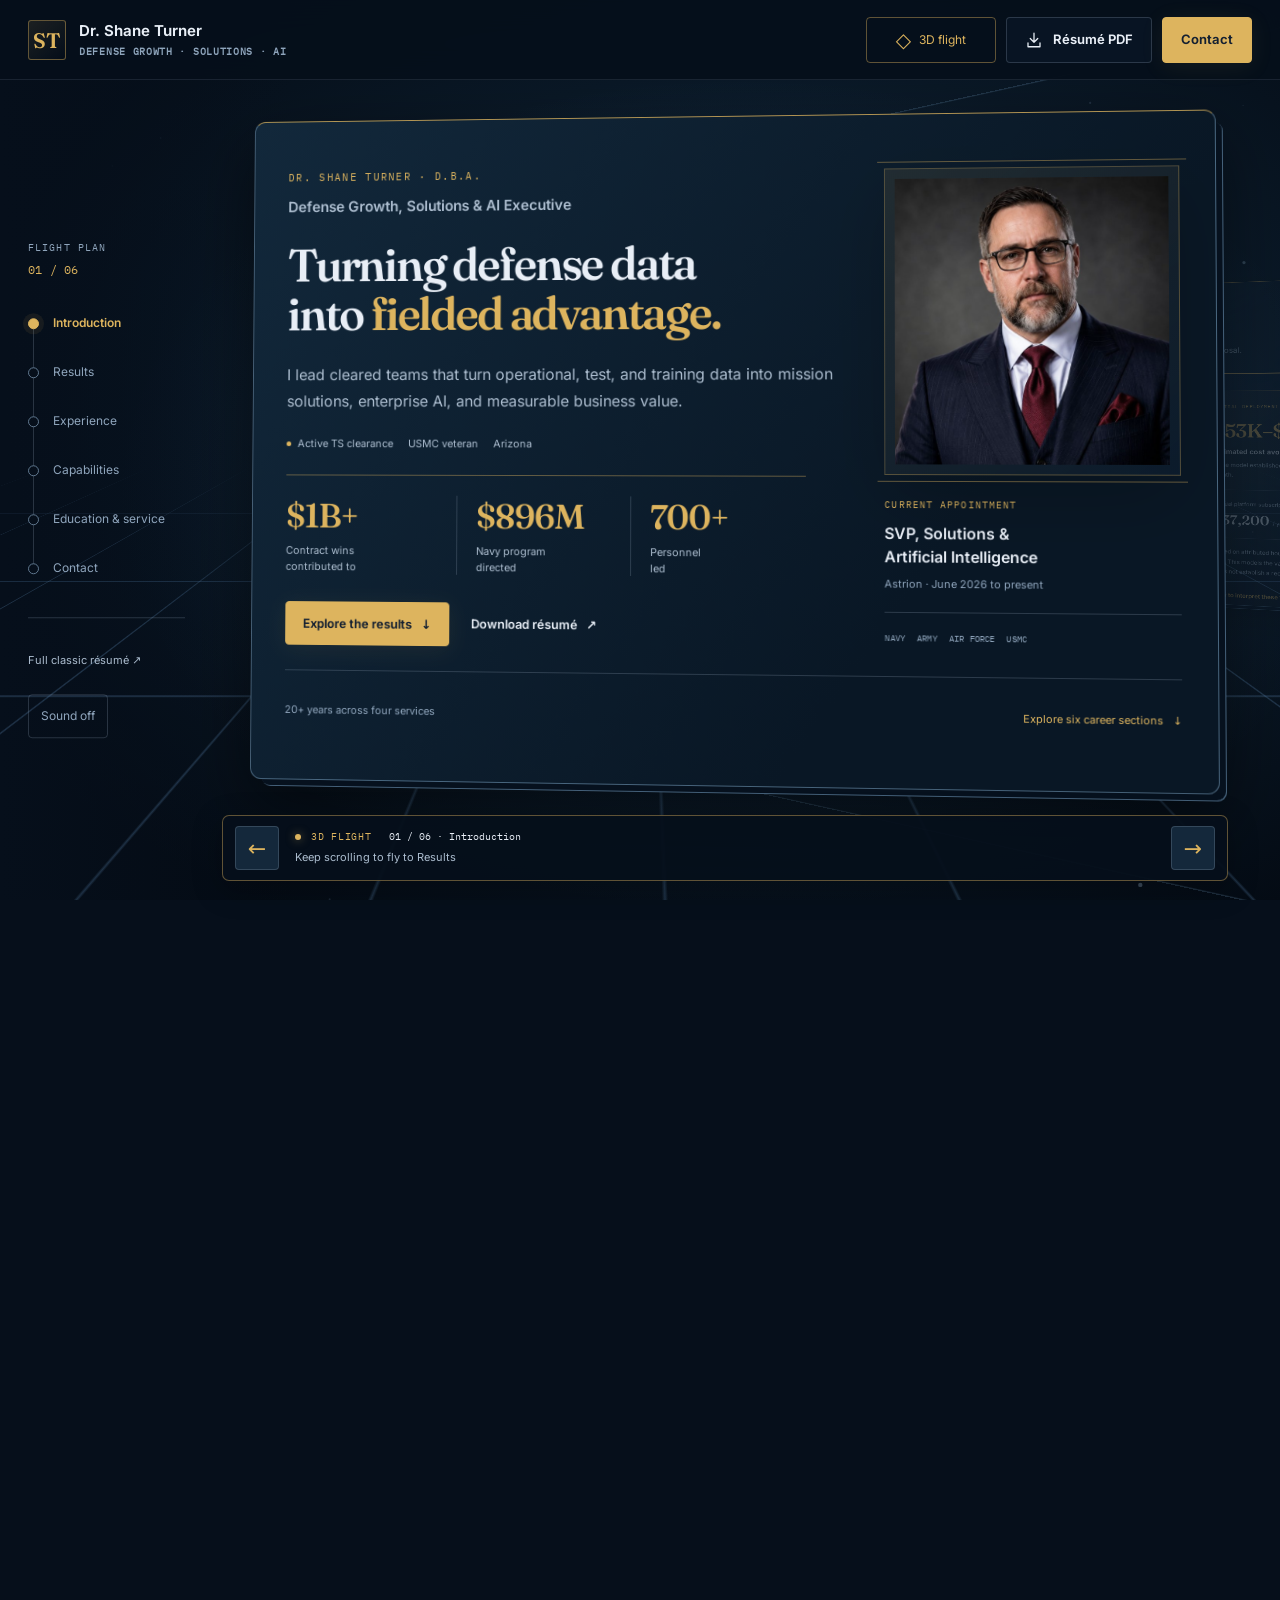
==== commit ae748f5e: "Restore a distinct immersive 3D flight view" ====
--- a/3d/index.html
+++ b/3d/index.html
@@ -109,8 +109,8 @@
         ]
       }
     </script>
-    <link rel="stylesheet" href="flight.css?v=20260911a" />
-    <script src="flight.js?v=20260911a" defer></script>
+    <link rel="stylesheet" href="flight.css?v=20260911b" />
+    <script src="flight.js?v=20260911b" defer></script>
   </head>
   <body>
     <a class="skip-link" href="#wp-contact">Skip to contact</a>
@@ -223,6 +223,25 @@
         </button>
       </div>
     </aside>
+
+    <div id="flight-scroll-track" aria-hidden="true"></div>
+    <nav class="flight-controls" aria-label="3D flight controls">
+      <button id="flight-previous" type="button" aria-label="Previous section">
+        ←
+      </button>
+      <div class="flight-readout">
+        <p>
+          <span class="flight-live" aria-hidden="true"></span>3D FLIGHT
+          <span id="flight-chapter">01 / 06 · Introduction</span>
+        </p>
+        <span id="flight-instruction"
+          >Scroll to explore, then fly to the next section</span
+        >
+      </div>
+      <button id="flight-next" type="button" aria-label="Next section">
+        →
+      </button>
+    </nav>
 
     <main id="main-content" tabindex="-1">
       <section
--- a/3d/flight.css
+++ b/3d/flight.css
@@ -538,14 +538,9 @@
   position: relative;
   transform-origin: 50% 20%;
 }
-.flight-mode .journey-surface {
-  transform: translate3d(
-      0,
-      calc(var(--approach, 0) * 36px),
-      calc(var(--approach, 0) * -110px)
-    )
-    rotateX(calc(var(--approach, 0) * 3deg));
-  will-change: auto;
+.flight-controls,
+#flight-scroll-track {
+  display: none;
 }
 .eyebrow {
   font-family: var(--font-mono);
@@ -1983,6 +1978,246 @@
     font-size: 22px;
   }
 }
+/* A separate spatial layout. The body remains the native scroll surface, and
+   every panel gets enough travel to read its complete, measured content. */
+@media screen {
+  .flight-mode {
+    --flight-left: max(222px, calc((100vw - 1640px) / 2 + 222px));
+    --flight-right: max(52px, calc((100vw - 1640px) / 2 + 72px));
+    overflow-x: clip;
+    overflow-anchor: none;
+  }
+  .flight-mode .flight-scene {
+    z-index: 0;
+    background: radial-gradient(
+      ellipse at 60% 45%,
+      #16334d 0%,
+      #091725 48%,
+      #040b14 85%
+    );
+  }
+  .flight-mode .scene-glow {
+    background:
+      linear-gradient(90deg, #060f1b 0%, transparent 23%),
+      radial-gradient(
+        ellipse at 58% 55%,
+        rgba(87, 155, 214, 0.13),
+        transparent 60%
+      );
+  }
+  .flight-mode .scene-floor {
+    top: 52%;
+    opacity: 0.85;
+    background-image:
+      linear-gradient(rgba(111, 168, 223, 0.3) 1px, transparent 1px),
+      linear-gradient(90deg, rgba(111, 168, 223, 0.3) 1px, transparent 1px);
+  }
+  .flight-mode .scene-orbit {
+    border-radius: 28px;
+    width: 74vw;
+    height: 74vh;
+    right: 1%;
+    top: 15%;
+    border-color: rgba(131, 186, 228, 0.19);
+    transform: perspective(800px) rotateY(-28deg) scale(var(--tunnel-scale, 1));
+  }
+  .flight-mode .scene-orbit--two {
+    width: 49vw;
+    height: 50vh;
+    top: 25%;
+    right: 13%;
+    border-color: rgba(221, 180, 94, 0.16);
+    transform: perspective(800px) rotateY(-28deg) scale(var(--tunnel-scale, 1));
+  }
+  .flight-mode #flight-scroll-track {
+    display: block;
+  }
+  .flight-mode main {
+    position: fixed;
+    inset: calc(var(--header-height) + 22px) var(--flight-right) 100px
+      var(--flight-left);
+    z-index: 10;
+    padding: 0;
+    margin: 0;
+    max-width: none;
+    perspective: 1200px;
+    perspective-origin: 50% 45%;
+    pointer-events: none;
+  }
+  .flight-mode .waypoint,
+  .flight-mode .waypoint:not(.hero) {
+    position: absolute;
+    inset: 0;
+    display: block;
+    padding: 0;
+    min-height: 0;
+    border: 1px solid rgba(154, 197, 229, 0.42);
+    border-top-color: rgba(221, 180, 94, 0.8);
+    border-radius: 12px;
+    overflow: clip;
+    perspective: none;
+    background: linear-gradient(125deg, #12283b, #091725 70%);
+    box-shadow:
+      9px 9px 0 -3px #06111e,
+      10px 10px 0 -3px #446079,
+      0 28px 70px #0008;
+    transform-origin: 50% 45%;
+    transform: translate3d(
+        var(--panel-x, 0px),
+        var(--panel-y, 0px),
+        var(--panel-z, -50px)
+      )
+      rotateY(var(--panel-turn, -3deg)) rotateX(1deg);
+    opacity: var(--panel-opacity, 0);
+    pointer-events: none;
+    backface-visibility: hidden;
+  }
+  .flight-mode .waypoint.flight-current {
+    pointer-events: auto;
+  }
+  .flight-mode .journey-surface {
+    padding: 32px 36px;
+    transform: translate3d(0, var(--content-y, 0px), 0);
+    transform-origin: 0 0;
+    min-height: 100%;
+  }
+  .flight-mode .hero h1 {
+    font-size: clamp(38px, 3.8vw, 58px);
+  }
+  .flight-mode .hero > .journey-surface,
+  .flight-mode .contact > .journey-surface {
+    display: flex;
+    flex-direction: column;
+    justify-content: center;
+  }
+  .flight-mode .hero-grid {
+    gap: 30px;
+  }
+  .flight-mode .hero-bottom {
+    margin-top: 26px;
+  }
+  .flight-mode .flight-controls {
+    display: grid;
+    grid-template-columns: 44px minmax(0, 1fr) 44px;
+    align-items: center;
+    gap: 16px;
+    position: fixed;
+    z-index: 40;
+    bottom: 19px;
+    left: var(--flight-left);
+    right: var(--flight-right);
+    padding: 10px 12px;
+    border: 1px solid var(--line-strong);
+    border-radius: 7px;
+    background: rgba(6, 15, 27, 0.94);
+    box-shadow: 0 8px 30px #0004;
+  }
+  .flight-controls button {
+    width: 44px;
+    height: 44px;
+    padding: 0;
+    border: 1px solid var(--line);
+    border-radius: 4px;
+    background: #14283b;
+    font-size: 22px;
+    color: var(--gold);
+  }
+  .flight-controls button:hover:not(:disabled) {
+    border-color: var(--gold);
+    background: #20374c;
+  }
+  .flight-controls button:disabled {
+    opacity: 0.3;
+  }
+  .flight-readout p {
+    display: flex;
+    align-items: center;
+    gap: 10px;
+    color: var(--gold);
+    font: 10px var(--font-mono);
+    letter-spacing: 0.07em;
+  }
+  .flight-readout p > span:last-child {
+    color: var(--ink);
+    letter-spacing: 0;
+    margin-left: 8px;
+  }
+  .flight-live {
+    width: 6px;
+    height: 6px;
+    background: var(--gold);
+    border-radius: 50%;
+    box-shadow: 0 0 10px #ddb45e88;
+  }
+  #flight-instruction {
+    display: block;
+    margin-top: 7px;
+    font-size: 11px;
+    line-height: 1.4;
+    color: var(--muted);
+  }
+  @media (max-width: 1180px) {
+    .flight-mode {
+      --flight-left: 38px;
+      --flight-right: 38px;
+    }
+  }
+  @media (max-width: 620px) {
+    .flight-mode {
+      --flight-left: 14px;
+      --flight-right: 14px;
+    }
+    .flight-mode main {
+      top: calc(var(--header-height) + 12px);
+      bottom: 100px;
+    }
+    .flight-mode .journey-surface {
+      padding: 24px 20px;
+    }
+    .flight-mode .hero h1 {
+      font-size: 37px;
+    }
+    .flight-mode .hero-grid {
+      gap: 22px;
+    }
+    .flight-mode .hero-proof {
+      gap: 10px;
+    }
+    .flight-mode .hero-proof dt {
+      font-size: clamp(22px, 7vw, 29px);
+    }
+    .flight-mode .hero-proof dd {
+      font-size: 9px;
+    }
+    .flight-mode .flight-controls {
+      gap: 9px;
+      padding: 8px;
+      bottom: 12px;
+    }
+    .flight-readout p {
+      font-size: 8px;
+      gap: 5px;
+      flex-wrap: wrap;
+    }
+    .flight-readout p > span:last-child {
+      width: 100%;
+      margin-left: 0;
+      font-size: 10px;
+    }
+    #flight-instruction {
+      margin-top: 5px;
+      font-size: 10px;
+    }
+  }
+  @media (max-width: 370px) {
+    .flight-mode .journey-surface {
+      padding: 22px 16px;
+    }
+    .flight-mode .hero h1 {
+      font-size: 33px;
+    }
+  }
+}
 @media (prefers-reduced-motion: reduce) {
   *,
   *::before,
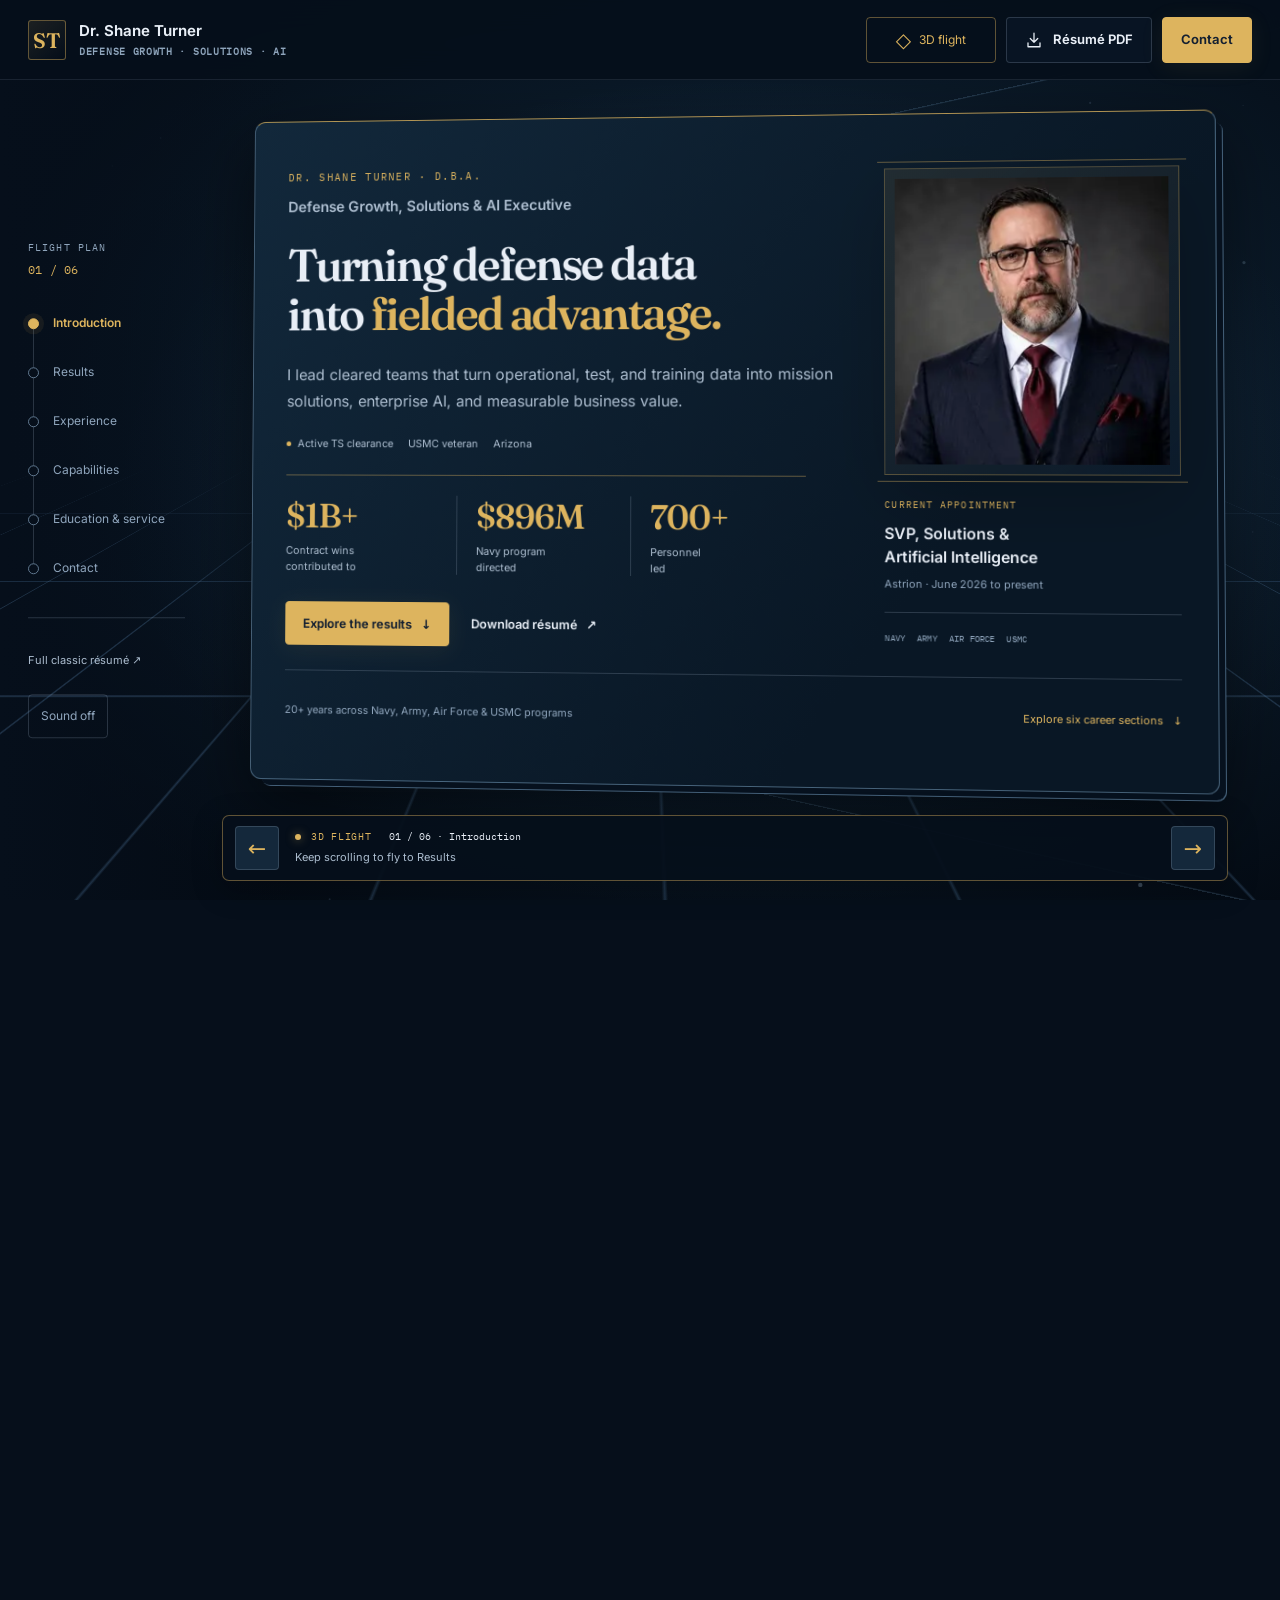
==== commit 415ae2aa: "Refocus résumé content, regenerate the PDF from source, and tighten the site Content - Reframe the s" ====
--- a/3d/index.html
+++ b/3d/index.html
@@ -7,10 +7,11 @@
 
     <meta
       name="description"
-      content="Dr. Shane Turner, defense growth and solutions executive with 20+ years across Navy, Army, Air Force, and USMC programs. Enterprise AI strategy, multi-domain test & evaluation, $1B+ in contract wins."
+      content="Dr. Shane Turner, defense growth and solutions executive: enterprise AI, multi-domain test & evaluation, and $1B+ in contract wins across four services."
     />
     <meta name="author" content="Dr. Shane Turner" />
     <meta name="theme-color" content="#081d31" />
+    <meta name="referrer" content="strict-origin-when-cross-origin" />
     <meta name="color-scheme" content="dark" />
 
     <meta property="og:type" content="profile" />
@@ -86,8 +87,16 @@
         "honorificPrefix": "Dr.",
         "jobTitle": "Senior Vice President, Solutions & Artificial Intelligence",
         "worksFor": { "@type": "Organization", "name": "Astrion" },
+        "description": "Defense growth and solutions executive with 20+ years across Navy, Army, Air Force, and USMC programs.",
         "url": "https://resume.st-dba.com/",
-        "sameAs": ["https://www.linkedin.com/in/drshaneturner"],
+        "image": "https://resume.st-dba.com/assets/shane-turner-760.jpg",
+        "email": "mailto:shane@st-dba.com",
+        "address": { "@type": "PostalAddress", "addressRegion": "AZ", "addressCountry": "US" },
+        "sameAs": [
+          "https://www.linkedin.com/in/drshaneturner",
+          "https://st-dba.com/"
+        ],
+        "award": "2025 ASTRYS Award, Strategic Excellence in Innovative Solutions (Astrion)",
         "alumniOf": [
           { "@type": "CollegeOrUniversity", "name": "National University" },
           { "@type": "CollegeOrUniversity", "name": "Lewis University" },
@@ -110,7 +119,7 @@
       }
     </script>
     <link rel="stylesheet" href="flight.css?v=20260911b" />
-    <script src="flight.js?v=20260911b" defer></script>
+    <script src="flight.js?v=20261004a" defer></script>
   </head>
   <body>
     <a class="skip-link" href="#wp-contact">Skip to contact</a>
@@ -294,13 +303,33 @@
             </div>
             <figure class="portrait">
               <div class="portrait-frame">
-                <img
-                  src="../assets/shane-turner-760.jpg"
-                  width="760"
-                  height="760"
-                  alt="Dr. Shane Turner"
-                  fetchpriority="high"
-                /><span class="portrait-corner" aria-hidden="true"></span>
+                <picture>
+                  <source
+                    type="image/webp"
+                    srcset="
+                      ../assets/shane-turner-320.webp 320w,
+                      ../assets/shane-turner-480.webp 480w,
+                      ../assets/shane-turner-640.webp 640w,
+                      ../assets/shane-turner-760.webp 760w
+                    "
+                    sizes="(max-width: 900px) 44vw, 320px"
+                  />
+                  <img
+                    src="../assets/shane-turner-760.jpg"
+                    srcset="
+                      ../assets/shane-turner-320.jpg 320w,
+                      ../assets/shane-turner-480.jpg 480w,
+                      ../assets/shane-turner-640.jpg 640w,
+                      ../assets/shane-turner-760.jpg 760w
+                    "
+                    sizes="(max-width: 900px) 44vw, 320px"
+                    width="760"
+                    height="760"
+                    alt="Dr. Shane Turner"
+                    fetchpriority="high"
+                  />
+                </picture>
+                <span class="portrait-corner" aria-hidden="true"></span>
               </div>
               <figcaption>
                 <span class="portrait-kicker">Current appointment</span
@@ -315,7 +344,7 @@
             </figure>
           </div>
           <div class="hero-bottom">
-            <span>20+ years across four services</span
+            <span>20+ years across Navy, Army, Air Force &amp; USMC programs</span
             ><span class="view-hint js-only" id="view-hint">Reading view</span
             ><a href="#wp-results" aria-label="Continue to results"
               >Explore six career sections <span aria-hidden="true">↓</span></a
@@ -369,10 +398,9 @@
                 <div>
                   <dt>Result</dt>
                   <dd>
-                    Stood up the platform in its first month, with reuse
-                    controls, output quality and explainability standards, and a
-                    role-based model connecting attributed hours to estimated
-                    labor value.
+                    Stood up the platform with governance from the first month:
+                    reuse controls, output quality and explainability standards,
+                    and a role-based method for attributing the hours it saves.
                   </dd>
                 </div>
               </dl>
@@ -394,7 +422,7 @@
               </div>
             </div>
             <aside class="value-panel" aria-label="shAIne initial value model">
-              <p class="eyebrow">Initial deployment model</p>
+              <p class="eyebrow">First-month value model</p>
               <div class="value-number">$53K–$73K</div>
               <p class="value-label">Estimated cost avoidance</p>
               <p class="value-period">
@@ -405,12 +433,12 @@
                 ><strong>$37,200 <small>/ year</small></strong>
               </div>
               <p class="value-basis">
-                Based on attributed hours × loaded labor rate, by role. This
-                models the value of avoided effort; it does not establish a
-                reduction in cash spending.
+                Attributed hours × loaded labor rate, by role. A model of
+                avoided effort, not audited cash savings. The subscription is
+                reported alongside the estimate rather than netted against it.
               </p>
               <details class="method-details">
-                <summary>How to interpret these figures</summary>
+                <summary>Method and limits</summary>
                 <div>
                   <p>
                     The $53K–$73K range comes from the initial deployment value
@@ -543,11 +571,11 @@
                 Senior Vice President, Solutions &amp; Artificial Intelligence
               </p>
               <p>
-                Leads the data, evidence, analytics, ModelOps, scenario, and
-                mission-thread work for Layered Defense, Autonomous Warfare
-                &amp; Integrated Fires. Cleared teams translate operational,
-                test, training, and sustainment data into decision-grade insight
-                and customer-facing mission solutions.
+                Leads the data and AI organization for the Layered Defense,
+                Autonomous Warfare &amp; Integrated Fires division: cleared teams
+                that turn operational, test, training, and sustainment data into
+                decisions and customer-facing mission solutions across
+                counter-UAS, electronic warfare, and integrated fires.
               </p>
               <ol class="promotion-track">
                 <li>
@@ -693,6 +721,8 @@
                   </p>
                 </div>
                 <figure class="range-photo">
+                  <picture>
+                  <source type="image/webp" srcset="../assets/nlos-c-640.webp" />
                   <img
                     src="../assets/nlos-c-640.jpg"
                     alt="XM1203 Non-Line-of-Sight Cannon prototype on a desert test range"
@@ -700,6 +730,7 @@
                     height="417"
                     loading="lazy"
                   />
+                  </picture>
                   <figcaption>
                     XM1203 NLOS-C · U.S. Army photo · Public domain
                   </figcaption>
@@ -748,7 +779,6 @@
                 <li>Multi-domain test &amp; evaluation</li>
                 <li>Electronic warfare &amp; C-UAS</li>
                 <li>Directed energy</li>
-                <li>Scenario &amp; mission modeling</li>
                 <li>Training range modernization</li>
               </ul>
             </article>
@@ -758,6 +788,7 @@
               <ul>
                 <li>Artificial intelligence &amp; ModelOps</li>
                 <li>Data governance &amp; evidence</li>
+                <li>Scenario &amp; mission modeling</li>
                 <li>FAR / DFARS compliance</li>
                 <li>Cost, risk &amp; EVMS discipline</li>
               </ul>
@@ -881,7 +912,7 @@
                 class="button button--quiet"
                 href="https://www.linkedin.com/in/drshaneturner"
                 target="_blank"
-                rel="noopener noreferrer"
+                rel="me noopener noreferrer"
                 >LinkedIn <span aria-hidden="true">↗</span></a
               ><a class="text-link" href="../assets/Shane-Turner-Resume.pdf"
                 >Download résumé <span aria-hidden="true">↗</span></a
@@ -891,6 +922,7 @@
           <footer>
             <span>© 2026 Dr. Shane Turner</span
             ><a href="../">Full classic résumé ↗</a
+            ><a href="https://st-dba.com/">Analysis at st-dba.com ↗</a
             ><a href="#wp-briefing">Back to introduction ↑</a>
           </footer>
         </div>
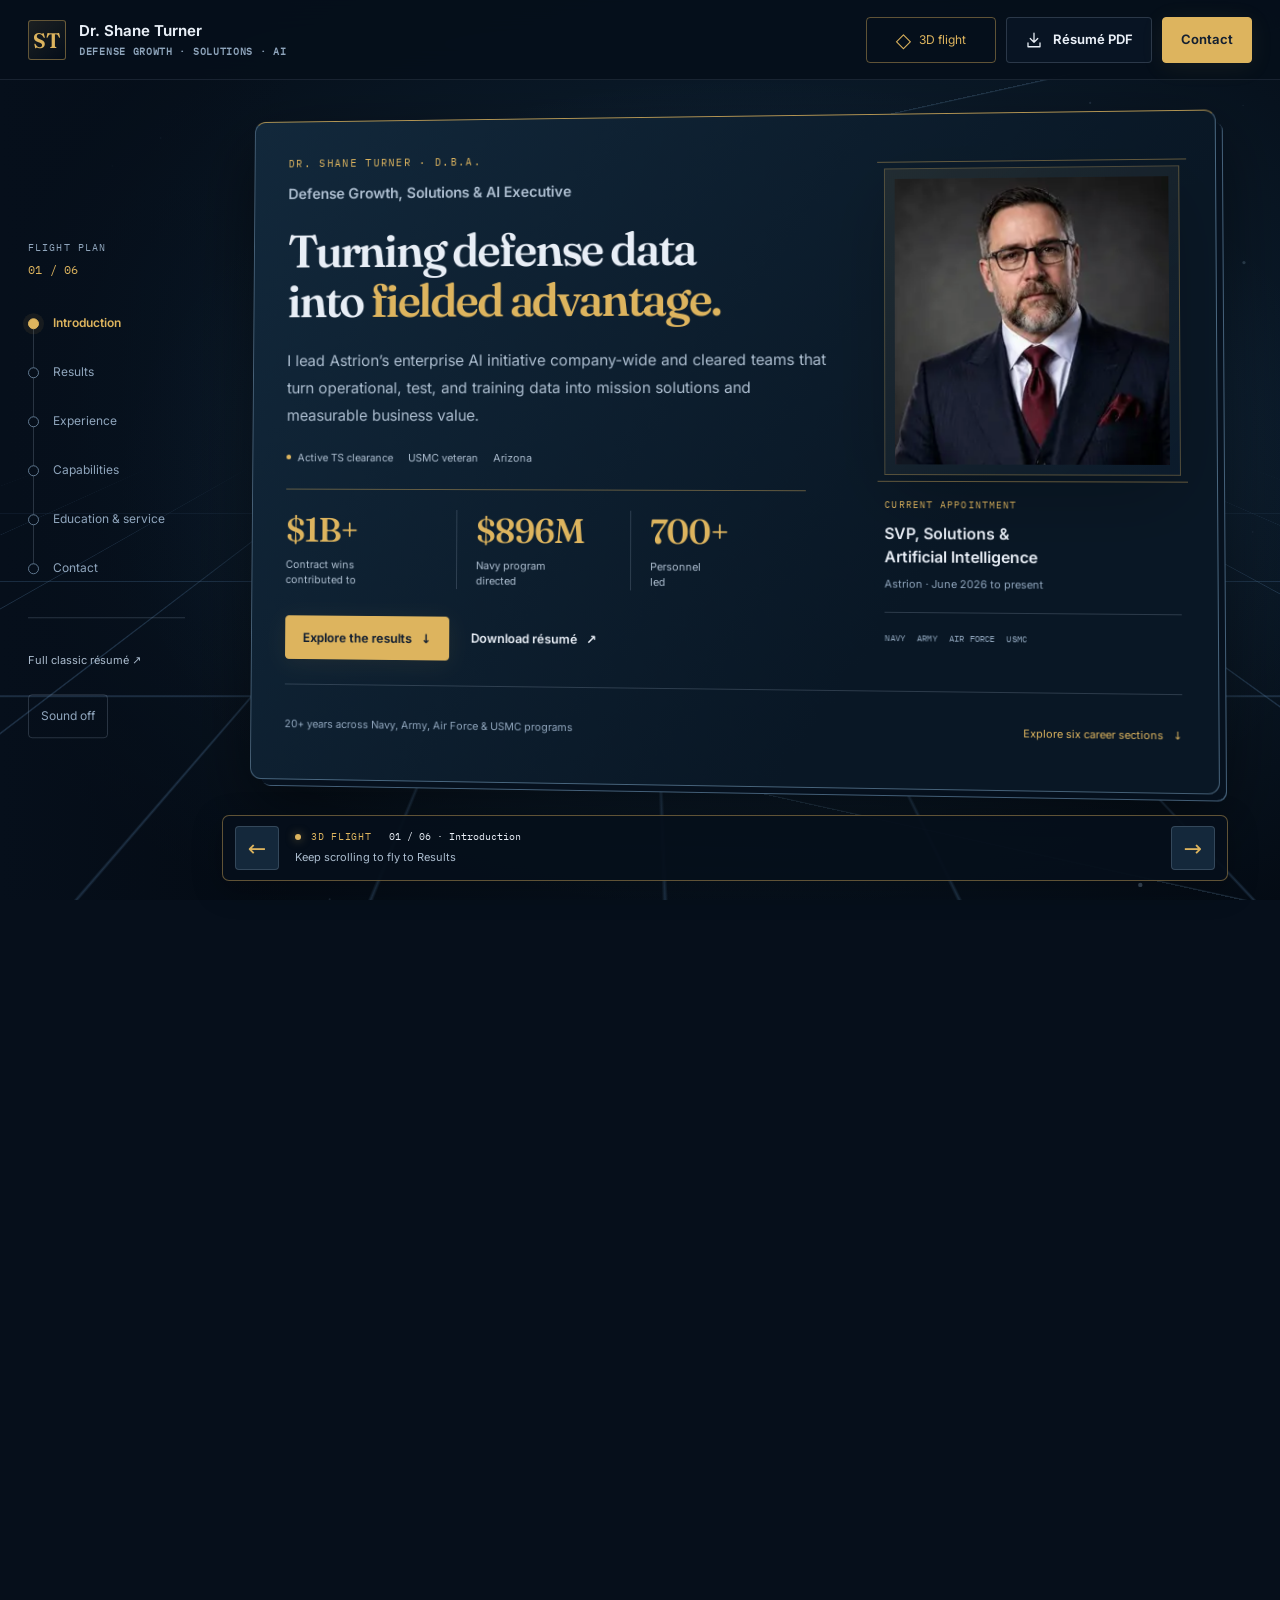
==== commit 455c3be1: "Update résumé site and PDF to the October 2026 résumé Bring the main page, the 3D page, and the down" ====
--- a/3d/index.html
+++ b/3d/index.html
@@ -7,7 +7,7 @@
 
     <meta
       name="description"
-      content="Dr. Shane Turner, defense growth and solutions executive: enterprise AI, multi-domain test & evaluation, and $1B+ in contract wins across four services."
+      content="Dr. Shane Turner, defense growth and solutions executive: enterprise AI, multi-domain test & evaluation, live training and land systems, and $1B+ in contract wins across four services."
     />
     <meta name="author" content="Dr. Shane Turner" />
     <meta name="theme-color" content="#081d31" />
@@ -112,6 +112,8 @@
           "Electronic Warfare",
           "Counter-UAS",
           "Directed Energy",
+          "Land Combat & Fires Systems",
+          "Live Training, Ranges & LVC",
           "Training Range Modernization",
           "Capture & Win Strategy",
           "Program Management"
@@ -271,9 +273,9 @@
                 Turning defense data into <em>fielded advantage.</em>
               </h1>
               <p class="hero-lead">
-                I lead cleared teams that turn operational, test, and training
-                data into mission solutions, enterprise AI, and measurable
-                business value.
+                I lead Astrion’s enterprise AI initiative company-wide and
+                cleared teams that turn operational, test, and training data
+                into mission solutions and measurable business value.
               </p>
               <div class="credentials">
                 <span><i aria-hidden="true"></i> Active TS clearance</span
@@ -378,29 +380,33 @@
             <div class="case-narrative">
               <p class="case-category">01 / Enterprise AI · Astrion</p>
               <h3 id="shaine-title">
-                shAIne: from launch<br />to a usable value model.
+                shAIne: from launch<br />to measured value.
               </h3>
               <dl class="case-facts">
                 <div>
                   <dt>Challenge</dt>
                   <dd>
-                    Put enterprise AI to work and make its business value
-                    explainable.
+                    Stand up enterprise AI company-wide from nothing and make its
+                    business value measurable.
                   </dd>
                 </div>
                 <div>
                   <dt>My responsibility</dt>
                   <dd>
-                    Platform launch, AI strategy, ModelOps, evidence governance,
+                    Lead Astrion’s enterprise AI initiative company-wide:
+                    platform launch, AI strategy, ModelOps, evidence governance,
                     and value measurement.
                   </dd>
                 </div>
                 <div>
                   <dt>Result</dt>
                   <dd>
-                    Stood up the platform with governance from the first month:
-                    reuse controls, output quality and explainability standards,
-                    and a role-based method for attributing the hours it saves.
+                    Launched shAIne, the enterprise AI platform, with governance
+                    in place from the first month: reuse controls, output
+                    quality and explainability standards. Reached full seat
+                    uptake within one quarter at about 77% weekly use. Measured
+                    savings from the first three users cleared the platform’s
+                    full annual cost by <strong>40%</strong>.
                   </dd>
                 </div>
               </dl>
@@ -421,39 +427,41 @@
                 >
               </div>
             </div>
-            <aside class="value-panel" aria-label="shAIne initial value model">
-              <p class="eyebrow">First-month value model</p>
-              <div class="value-number">$53K–$73K</div>
-              <p class="value-label">Estimated cost avoidance</p>
+            <aside class="value-panel" aria-label="shAIne measured value">
+              <p class="eyebrow">Measured value</p>
+              <div class="value-number">+40%</div>
+              <p class="value-label">
+                Measured savings above the platform’s full annual cost
+              </p>
               <p class="value-period">
-                Value model established during the platform’s first month.
+                From the first three users. Full seat uptake within one
+                quarter, at about 77% weekly use.
               </p>
               <div class="cost-reference">
                 <span>Annual platform subscription</span
                 ><strong>$37,200 <small>/ year</small></strong>
               </div>
               <p class="value-basis">
-                Attributed hours × loaded labor rate, by role. A model of
-                avoided effort, not audited cash savings. The subscription is
-                reported alongside the estimate rather than netted against it.
+                Attributed hours × loaded labor rate, by role, for the first
+                three instrumented users, compared with the $37,200 annual
+                subscription.
               </p>
               <details class="method-details">
                 <summary>Method and limits</summary>
                 <div>
                   <p>
-                    The $53K–$73K range comes from the initial deployment value
-                    model. Individual role rates and the underlying activity
-                    ledger are not published here.
+                    Savings are attributed hours × loaded labor rate, by role,
+                    for the first three instrumented users, compared with the
+                    $37,200 annual subscription. Individual role rates and the
+                    underlying activity ledger are not published here.
                   </p>
                   <p>
-                    The annual subscription is a separate cost reference. A net
-                    ROI calculation would need the same measurement period for
-                    benefits and costs, including implementation and ongoing
-                    support.
+                    Implementation and support costs are not included in the
+                    comparison.
                   </p>
                   <p>
-                    The reporting-tool figure is a separate development-effort
-                    estimate. No combined savings total is claimed.
+                    The Weekly Status Reporting tool estimate (310 hours, about
+                    $32,500) is separate and is not added to this result.
                   </p>
                 </div>
               </details>
@@ -486,8 +494,8 @@
                   <dd>
                     Directed 700+ personnel executing an $896M Navy contract.
                     Integrated North Island and San Clemente Island into the
-                    SoCal Range and improved execution through process and
-                    communication changes.
+                    contract, expanding SoCal Range capability while reducing
+                    operating costs.
                   </dd>
                 </div>
               </dl>
@@ -563,20 +571,38 @@
           >
             <div class="experience-meta">
               <p>2024–present</p>
-              <span>Huntsville, AL</span>
+              <span>Remote</span>
             </div>
             <div class="experience-body">
               <h3 id="astrion-title">Astrion</h3>
               <p class="experience-lead">
-                Senior Vice President, Solutions &amp; Artificial Intelligence
+                Senior Vice President, Solutions &amp; Artificial Intelligence ·
+                Layered Defense, Autonomous Warfare &amp; Integrated Fires
+                Division
               </p>
-              <p>
-                Leads the data and AI organization for the Layered Defense,
-                Autonomous Warfare &amp; Integrated Fires division: cleared teams
-                that turn operational, test, training, and sustainment data into
-                decisions and customer-facing mission solutions across
-                counter-UAS, electronic warfare, and integrated fires.
-              </p>
+              <ul class="outcome-list">
+                <li>
+                  Leads Astrion’s enterprise AI initiative company-wide. Stood
+                  it up from nothing, launching shAIne, the enterprise AI
+                  platform, with governance in place from the first month:
+                  reuse controls, output quality and explainability standards.
+                  Reached full seat uptake within one quarter at about 77%
+                  weekly use; measured savings from the first three users
+                  cleared the platform’s full annual cost by 40%.
+                </li>
+                <li>
+                  Sets the technical approach for data, evidence, analytics,
+                  ModelOps, and scenario development across the detect,
+                  identify, track, and defeat chain for Counter-UAS, integrated
+                  fires, and autonomous systems, supporting all six Astrion
+                  mission areas.
+                </li>
+                <li>
+                  Turns test, training, and operational data into
+                  decision-grade evidence, solution narratives, and capability
+                  development plans for high-value pursuits.
+                </li>
+              </ul>
               <ol class="promotion-track">
                 <li>
                   <span>Aug–Oct 2024</span><strong>Director</strong>
@@ -593,9 +619,12 @@
                 </li>
               </ol>
               <p class="experience-note">
-                Built and led the AI Tiger Team; advanced solution architecture,
-                technical narratives, and capture strategy for high-value
-                pursuits.
+                As Vice President, Multi-Domain Test &amp; Evaluation: led
+                division growth strategy with direct responsibility for
+                expanding revenue; built and led the AI Tiger Team; advanced
+                solution architecture, technical narratives, and capture
+                strategy for high-value pursuits; and authored a 20-page
+                Counter-UAS, sUAS, and EW white paper.
               </p>
             </div>
           </article>
@@ -616,19 +645,27 @@
               </p>
               <ul class="outcome-list">
                 <li>
-                  Architected live and virtual training range solutions across
-                  NCTE, NITE, and CTTR pursuits, contributing to $1B+ in
-                  contract wins and supporting proposal teams across all four
-                  services.
-                </li>
-                <li>
-                  Delivered EWTPS modernization on budget and schedule with
-                  outstanding QASP scores and top government marks for the
-                  transition of systems and personnel.
+                  Authored the winning technical proposal for the U.S. Army’s
+                  $379M Live Training, Ranges, and Combat Training Centers
+                  (LTRaC) IDIQ.
+                </li>
+                <li>
+                  Architected live and virtual training range solutions
+                  contributing to $1B+ in Navy wins across NCTE, NITE, and
+                  CTTR, and wrote winning RFP and FEDSIM responses for Army, Air
+                  Force, Navy, and Marine Corps teams.
+                </li>
+                <li>
+                  Owned EWTPS modernization from proposal through execution,
+                  spanning EW, communications, RF/microwave, and mobile range
+                  systems across CONUS and OCONUS ranges; delivered on budget
+                  and on schedule with outstanding QASP scores and top
+                  transition scorecard marks.
                 </li>
                 <li>
                   Stood up the Navy Directed Energy Systems Integration Lab at
-                  Point Mugu Sea Range.
+                  Point Mugu Sea Range, including its operations center and
+                  data systems.
                 </li>
               </ul>
               <details class="career-details">
@@ -671,26 +708,44 @@
               <span>Yuma, AZ</span>
             </div>
             <div class="experience-body">
-              <h3 id="amentum-title">Amentum / URS (AECOM)</h3>
+              <h3 id="amentum-title">Southwest training ranges</h3>
               <p class="experience-lead">
-                Operations Manager / Contract Site Manager · Engineering
-                Management
+                Amentum (2020) · URS, an AECOM company (2014–2020) · Northrop
+                Grumman (2011–2014) · Aerotek (2010–2011)
               </p>
               <ul class="outcome-list">
                 <li>
-                  Led 123 multi-site contractors across Southwest-region Navy
-                  training ranges, spanning IT/cyber, quality, safety, security,
-                  logistics, and operations.
-                </li>
-                <li>
-                  Secured a 35-acre EW complex lease centralizing 50+ personnel;
-                  sustained a three-year zero-incident safety record across
-                  90,773+ hours.
-                </li>
-                <li>
-                  Managed 115+ engineering projects valued at $100K–$1M each
-                  across EW, cyber, RF/microwave, telemetry, threat systems, and
-                  communications.
+                  As Operations Manager / Contract Site Manager for the Combined
+                  Tactical Training Ranges (2015–2020), ran Southwest Region
+                  range operations at MCAS Yuma, MCAS Miramar, and NAF El
+                  Centro, leading 123 staff across IT/cyber, quality, safety,
+                  security, logistics, and operations.
+                </li>
+                <li>
+                  Negotiated a 35-acre lease for an EW complex, consolidating
+                  operations for 50+ personnel, and sustained a three-year
+                  zero-incident safety record (90,773+ hours), the longest in
+                  program history.
+                </li>
+                <li>
+                  As Engineering Manager (2010–2015), managed 115+ engineering
+                  projects ($100K to $1M each) across threat systems, radar, EW,
+                  RF/microwave, TSPI and data tracking, telemetry,
+                  communications, and range IT.
+                </li>
+                <li>
+                  Modernized land range equipment and infrastructure, including
+                  threat system sites, communication towers, LAN/WAN networks,
+                  and supporting construction, and wrote the SOWs, RFPs, RFQs,
+                  and bills of material behind them.
+                </li>
+                <li>
+                  Integrated, fielded, and sustained a wide range of land-based
+                  threat and range systems for Navy and Marine Corps training,
+                  from experimental prototypes to programs of record, including
+                  threat radars and emitter simulators, SA-6 and SA-8
+                  surface-to-air missile systems, and MANPADS threat
+                  representations.
                 </li>
               </ul>
             </div>
@@ -702,7 +757,7 @@
             aria-labelledby="origins-title"
           >
             <div class="experience-meta">
-              <p>Early career</p>
+              <p>2007–2010</p>
               <span>MCAS Yuma<br />Yuma Proving Ground</span>
             </div>
             <div class="experience-body">
@@ -710,14 +765,21 @@
               <div class="origins-grid">
                 <div>
                   <p>
-                    <strong>Epsilon Inc. · SIPRNET Administrator.</strong>
-                    Managed classified devices and networks and configured
-                    systems for cybersecurity compliance.
+                    <strong
+                      >Epsilon, Inc. · SIPRNet Administrator · 2009–2010.</strong
+                    >
+                    At MCAS Yuma, managed classified devices and networks and
+                    configured systems for cybersecurity compliance.
                   </p>
                   <p>
-                    <strong>BAE Systems · Engineering Technician.</strong>
-                    Supported the Future Combat Systems XM1203 NLOS-C prototype
-                    in test and live-fire integration.
+                    <strong
+                      >BAE Systems · Engineering Technician · 2007–2009.</strong
+                    >
+                    At U.S. Army Yuma Proving Ground, supported build-up,
+                    integration, and live-fire testing of the XM1203
+                    Non-Line-of-Sight Cannon (NLOS-C) prototypes, the Future
+                    Combat Systems 155mm self-propelled howitzer with automated
+                    ammunition handling.
                   </p>
                 </div>
                 <figure class="range-photo">
@@ -756,9 +818,12 @@
             </h2>
             <p>
               Defense growth and solutions leadership grounded in 20+ years
-              across Navy, Army, Air Force, and USMC programs. I connect
-              technical evidence, customer needs, and execution to move a
-              solution from pursuit to the field.
+              across Navy, Army, Air Force, and USMC programs, from live-fire
+              prototype test and land-based threat systems through range
+              operations, major pursuits, and enterprise AI. I lead Astrion’s
+              enterprise AI initiative company-wide and connect technical
+              evidence, customer needs, and execution to move a solution from
+              pursuit to the field.
             </p>
           </div>
           <div class="capability-grid">
@@ -766,6 +831,8 @@
               <span class="capability-number" aria-hidden="true">01</span>
               <h3>Growth &amp; leadership</h3>
               <ul>
+                <li>Division growth strategy</li>
+                <li>Market &amp; competitive analysis</li>
                 <li>Capture &amp; win strategy</li>
                 <li>Solution architecture</li>
                 <li>Executive program leadership</li>
@@ -777,16 +844,20 @@
               <h3>Mission &amp; engineering</h3>
               <ul>
                 <li>Multi-domain test &amp; evaluation</li>
+                <li>Land combat &amp; fires systems</li>
+                <li>Live training, ranges &amp; LVC</li>
+                <li>Range modernization</li>
+                <li>Threat radars &amp; emitters</li>
+                <li>Foreign threat systems (SA-6, SA-8, MANPADS)</li>
                 <li>Electronic warfare &amp; C-UAS</li>
                 <li>Directed energy</li>
-                <li>Training range modernization</li>
               </ul>
             </article>
             <article>
               <span class="capability-number" aria-hidden="true">03</span>
               <h3>AI &amp; execution</h3>
               <ul>
-                <li>Artificial intelligence &amp; ModelOps</li>
+                <li>Enterprise AI strategy &amp; ModelOps</li>
                 <li>Data governance &amp; evidence</li>
                 <li>Scenario &amp; mission modeling</li>
                 <li>FAR / DFARS compliance</li>
